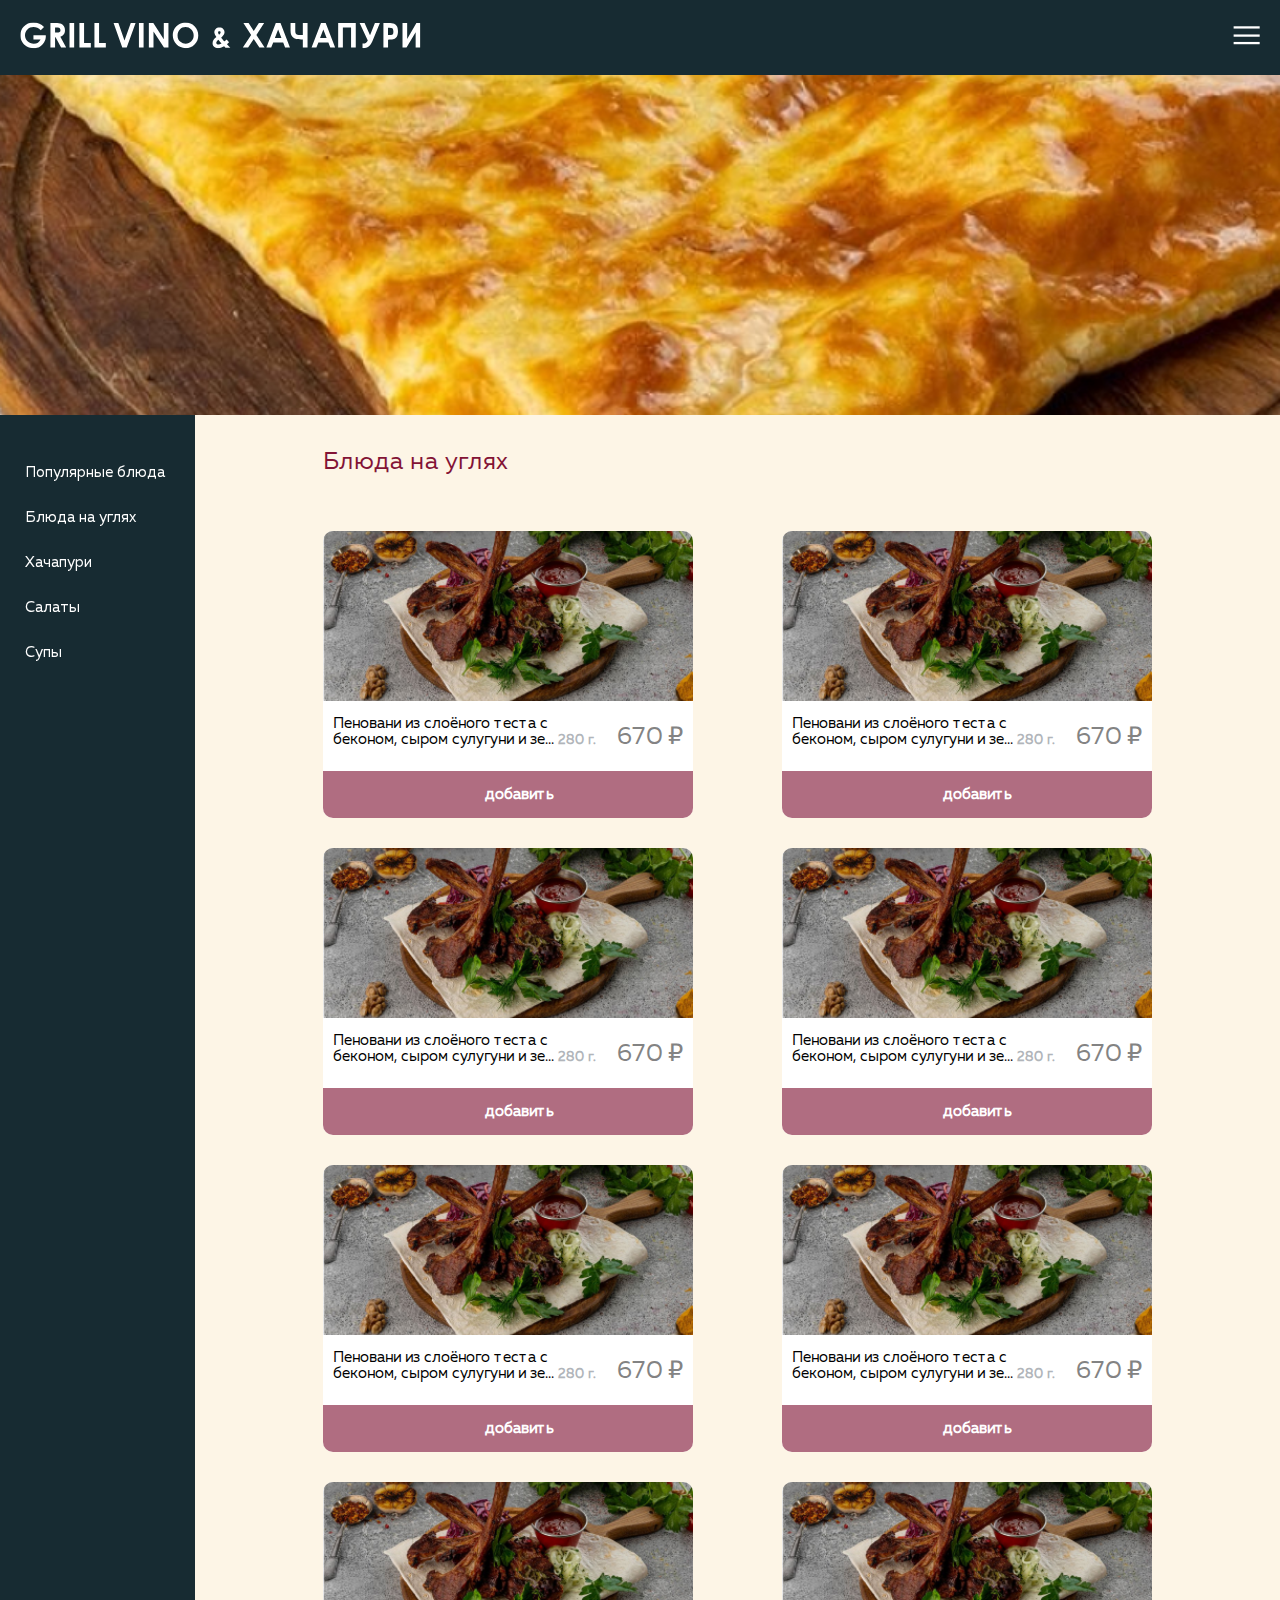
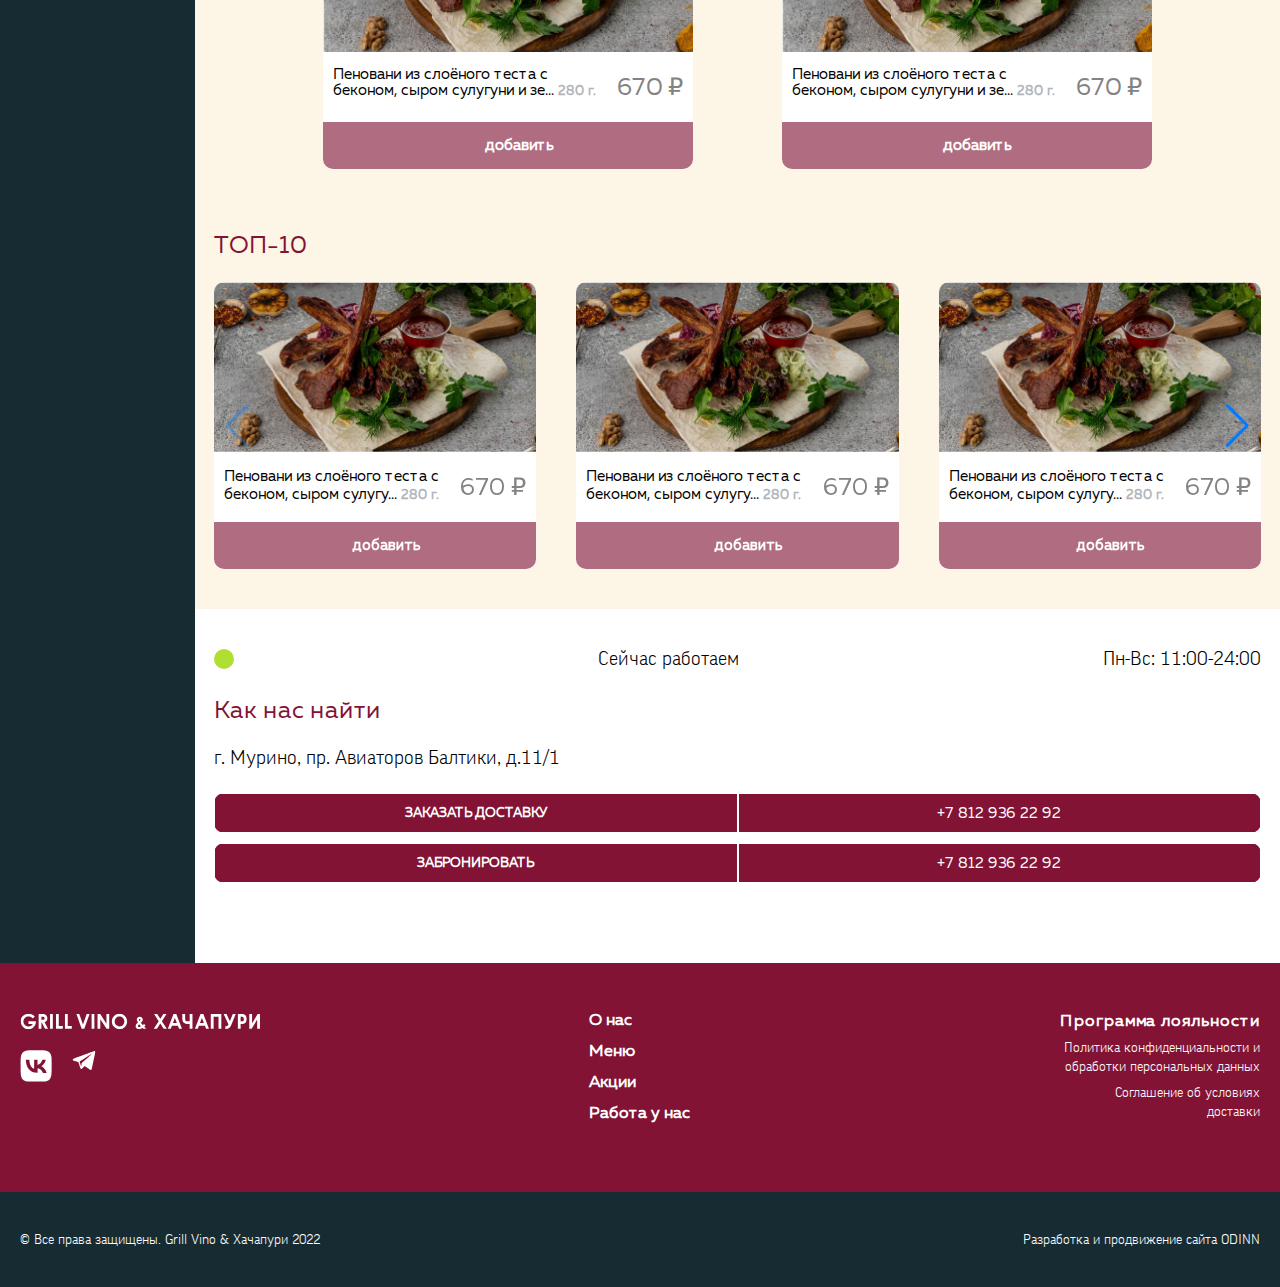
==== index.html @ 0312c04a "fix: resize burger menu" ====
<!DOCTYPE html>
<html lang="ru">
  <head>
    <meta charset="UTF-8" />
    <meta http-equiv="X-UA-Compatible" content="IE=edge" />
    <meta name="viewport" content="width=device-width, initial-scale=1.0" />
    <link rel="stylesheet" href="assets/style/style.css" />
    <link rel="stylesheet" href="assets/swiper/swiper-bundle.min.css" />
    <style>
      .swiper {
        width: 100%;
        height: 100%;
      }

      .swiper-slide {
        text-align: center;
        font-size: 18px;

        /* Center slide text vertically */
        display: -webkit-box;
        display: -ms-flexbox;
        display: -webkit-flex;
        display: flex;
        -webkit-box-pack: center;
        -ms-flex-pack: center;
        -webkit-justify-content: center;
        justify-content: center;
        -webkit-box-align: center;
        -ms-flex-align: center;
        -webkit-align-items: center;
        align-items: center;
      }

      .swiper-slide img {
        display: block;
        width: 100%;
        object-fit: cover;
      }
    </style>
    <title>GRILL VINO & ХАЧАПУРИ</title>
  </head>
  <body>
    <header class="header">
      <div class="logo">
        <picture>
          <source srcset="assets/img/logo.svg" media="(min-width: 800px)" />
          <img
            src="assets/img/mobileLogo.svg"
            alt="Логотип GRILL VINO и ХАЧАПУРИ"
          />
        </picture>
        <span class="resto"> ресторан современной грузинской кухни </span>
      </div>
      <a id="openMenu" class="burgerMenu" href="#modal">
        <img src="assets/img/icon_menu_burger.svg" alt="Мобильное меню" />
      </a>
      <div class="header__nav">
        <nav class="nav">
          <a href=""> <li class="nav__item">МЕНЮ</li> </a
          ><a href=""> <li class="nav__item">АКЦИИ</li> </a
          ><a href=""> <li class="nav__item">О НАС</li> </a
          ><a href="">
            <li class="nav__item">КОНТАКТЫ</li>
          </a>
        </nav>
        <div class="profile">
          <a href=""
            ><img src="assets/img/iconProfile.svg" alt="" class="profile__img"
          /></a>
        </div>
        <div class="phone">
          <a class="contacts__a" href="tel:+78129362292"
            ><span class="contacts__span">РЕСТОРАН </span>+7 812 936 22 92</a
          >
          <a class="contacts__a" href="tel:+78129362292"
            ><span class="contacts__span">ДОСТАВКА </span>+7 812 936 22 92</a
          >
        </div>
      </div>
    </header>

    <aside id="burgerMenu" class="mobile_wr">
      <div class="mobileWr__img">
        <div class="mobileWr__header_img">
          <img src="assets/img/mobileLogo.svg" alt="" class="mobile__logo" />
        </div>
        <img
          src="assets/img/image_for_basket.jpg"
          alt=""
          class="tablet__img_main"
        />
      </div>
      <div class="mobile">
        <div class="mobile__header">
          <img
            src="assets/img/mobileLogo.svg"
            alt=""
            class="mobile__logo logo_close"
          />
          <img
            id="closeMenu"
            src="assets/img/close.svg"
            alt=""
            class="mobile__close"
          />
        </div>
        <nav class="mobile__nav">
          <a href=""> <li class="nav__item">МЕНЮ</li> </a
          ><a href=""> <li class="nav__item">АКЦИИ</li> </a
          ><a href=""> <li class="nav__item">О НАС</li> </a
          ><a href="">
            <li class="nav__item">КОНТАКТЫ</li>
          </a>
        </nav>
        <div class="mobile__profile">
          <div class="mobile__profile_img">
            <a href=""><img src="assets/img/mobileIconProfile.svg" alt="" /></a>
          </div>
          <span>ПРОФИЛЬ</span>
        </div>
        <div class="mobile__phone">
          <a class="mobileContacts__a" href="tel:+78129362292"
            ><span class="mobileContacts__span">РЕСТОРАН </span
            ><span>+7 812 936 22 92 </span></a
          >
          <a class="mobileContacts__a" href="tel:+78129362292"
            ><span class="mobileContacts__span">ДОСТАВКА </span
            ><span>+7 812 936 22 92 </span></a
          >
        </div>
        <address class="mobile__contacts">
          <div class="address__wrapper">
            <div class="mobileWorkTime">
              <div class="mobile__indicator"></div>
              <span class="mobileWorkTime__span_now"> Сейчас работаем </span>
              <span class="mobileWorkTime__span"> Пн-Вс: 11:00-24:00 </span>
            </div>
            <span class="mobile__address">
              г.Мурино, пр.Авиаторов Балтики, д.11/1
            </span>
          </div>
          <div class="button__wrapper">
            <button class="mobile__button_route" type="button">
              ПРОЛОЖИТЬ МАРШРУТ
            </button>
          </div>
        </address>
      </div>
    </aside>

    <section class="menu__mobile_nav">
      <li class="nav__li">
        <input
          class="nav__input"
          type="radio"
          name="tab0"
          value="0"
          id="tab_0"
          checked=""
        />
        <label class="nav__label nav__label_active" for="tab_0"
          >Блюда на углях</label
        >
      </li>
      <li class="nav__li">
        <input
          class="nav__input"
          type="radio"
          name="inset"
          value=""
          id="tab_1"
          checked=""
        />
        <label class="nav__label" for="tab_1">Хачапури</label>
      </li>
      <li class="nav__li">
        <input
          class="nav__input"
          type="radio"
          name="inset"
          value=""
          id="tab_2"
          checked=""
        />
        <label class="nav__label" for="tab_2">Салаты</label>
      </li>
      <li class="nav__li">
        <input
          class="nav__input"
          type="radio"
          name="inset"
          value=""
          id="tab_3"
          checked=""
        />
        <label class="nav__label" for="tab_3">Закуски</label>
      </li>
      <li class="nav__li">
        <input
          class="nav__input"
          type="radio"
          name="inset"
          value=""
          id="tab_4"
          checked=""
        />
        <label class="nav__label" for="tab_4">Десерты</label>
      </li>
      <li class="nav__li">
        <input
          class="nav__input"
          type="radio"
          name="inset"
          value=""
          id="tab_5"
          checked=""
        />
        <label class="nav__label" for="tab_5">Напитки</label>
      </li>
    </section>

    <aside class="mobileBasket_sticky">
      <div class="mobileBasket">
        <div class="mobileBasket__img">
          <div class="mobileBasket__header_img"></div>
          <img
            src="assets/img/image_for_basket.jpg"
            alt=""
            class="tablet__img_main"
          />
        </div>
        <div class="mobileBasket__wrapper">
          <div class="mobileBasket_open">
            <header class="mobileBasket__header">
              <span class="mobileBasket__header_span">Ваш заказ</span>
              <img
                class="mobileBasket__close"
                src="assets/img/close.svg"
                alt=""
              />
              <span class="mobileBasket__header_price">1890</span>
            </header>
            <main class="mobileBasket__main">
              <section class="mobileBasket__delivery">
                <div class="mobileBasket__delivery__wrapper">
                  <li class="mobileBasket__delivery__item basket__delivery_active">
                    <input
                      class="mobileBasket__delivery_input"
                      type="radio"
                      name="delivery"
                      value="0"
                      id="delivery"
                      checked="true"
                    />
                    <label class="mobileBasket__delivery_label" for="delivery"
                      >Доставка</label
                    >
                  </li>
                  <li class="mobileBasket__delivery__item">
                    <input
                      class="mobileBasket__delivery_input"
                      type="radio"
                      name="delivery"
                      value=""
                      id="takeaway"
                      checked=""
                    />
                    <label class="mobileBasket__delivery_label" for="takeaway"
                      >На вынос</label
                    >
                  </li>
                </div>
              </section>
              <section class="mobileBasket__menu">
                <div class="mobileBasket__card">
                  <div class="mobileBasket__card_pict">
                    <img
                      class="mobileBasket__card_img"
                      src="assets/img/kebab.jpg"
                      alt=""
                    />
                  </div>
                  <div class="mobileBasket__desc">
                    <h3 class="mobileBasket__h3">
                      Кебаб из ягненка с салатом из свежих овощей
                    </h3>
                    <div class="mobileBasket__desc_main">
                      <div class="mobileBasket__weightPrice">
                        <span class="mobileBasket__weight"> 360 г. </span>
                        <span class="mobileBasket__price"> 670 ₽ </span>
                      </div>
                      <div class="mobileBasket__count button__count">
                        <div class="count_minus">-</div>
                        <div class="count__wrapper">
                          <input
                            type="text"
                            class="input_text"
                            size="6"
                            value="1"
                            pattern="[0-9]{,3}"
                            inputmode="numeric"
                          />
                        </div>
                        <div class="count_plus" id="right">+</div>
                      </div>
                    </div>
                  </div>
                </div>
                <div class="mobileBasket__card">
                  <div class="mobileBasket__card_pict">
                    <img
                      class="mobileBasket__card_img"
                      src="assets/img/kebab.jpg"
                      alt=""
                    />
                  </div>
                  <div class="mobileBasket__desc">
                    <h3 class="mobileBasket__h3">
                      Кебаб из ягненка с салатом из свежих овощей
                    </h3>
                    <div class="mobileBasket__desc_main">
                      <div class="mobileBasket__weightPrice">
                        <span class="mobileBasket__weight"> 360 г. </span>
                        <span class="mobileBasket__price"> 670 ₽ </span>
                      </div>
                      <div class="mobileBasket__count button__count">
                        <div class="count_minus" id="left">-</div>
                        <div class="count__wrapper">
                          <input
                            type="text"
                            class="input_text"
                            size="6"
                            value="1"
                            pattern="[0-9]{,3}"
                            inputmode="numeric"
                          />
                        </div>
                        <div class="count_plus" id="right">+</div>
                      </div>
                    </div>
                  </div>
                </div>
                <div class="mobileBasket__card">
                  <div class="mobileBasket__card_pict">
                    <img
                      class="mobileBasket__card_img"
                      src="assets/img/kebab.jpg"
                      alt=""
                    />
                  </div>
                  <div class="mobileBasket__desc">
                    <h3 class="mobileBasket__h3">
                      Кебаб из ягненка с салатом из свежих овощей
                    </h3>
                    <div class="mobileBasket__desc_main">
                      <div class="mobileBasket__weightPrice">
                        <span class="mobileBasket__weight"> 360 г. </span>
                        <span class="mobileBasket__price"> 670 ₽ </span>
                      </div>
                      <div class="mobileBasket__count button__count">
                        <div class="count_minus" id="left">-</div>
                        <div class="count__wrapper">
                          <input
                            type="text"
                            class="input_text"
                            size="6"
                            value="1"
                            pattern="[0-9]{,3}"
                            inputmode="numeric"
                          />
                        </div>
                        <div class="count_plus" id="right">+</div>
                      </div>
                    </div>
                  </div>
                </div>
                <div class="mobileBasket__card">
                  <div class="mobileBasket__card_pict">
                    <img
                      class="mobileBasket__card_img"
                      src="assets/img/kebab.jpg"
                      alt=""
                    />
                  </div>
                  <div class="mobileBasket__desc">
                    <h3 class="mobileBasket__h3">
                      Кебаб из ягненка с салатом из свежих овощей
                    </h3>
                    <div class="mobileBasket__desc_main">
                      <div class="mobileBasket__weightPrice">
                        <span class="mobileBasket__weight"> 360 г. </span>
                        <span class="mobileBasket__price"> 670 ₽ </span>
                      </div>
                      <div class="mobileBasket__count button__count">
                        <div class="count_minus" id="left">-</div>
                        <div class="count__wrapper">
                          <input
                            type="text"
                            class="input_text"
                            size="6"
                            value="1"
                            pattern="[0-9]{,3}"
                            inputmode="numeric"
                          />
                        </div>
                        <div class="count_plus" id="right">+</div>
                      </div>
                    </div>
                  </div>
                </div>
                <div class="mobileBasket__card">
                  <div class="mobileBasket__card_pict">
                    <img
                      class="mobileBasket__card_img"
                      src="assets/img/kebab.jpg"
                      alt=""
                    />
                  </div>
                  <div class="mobileBasket__desc">
                    <h3 class="mobileBasket__h3">
                      Кебаб из ягненка с салатом из свежих овощей
                    </h3>
                    <div class="mobileBasket__desc_main">
                      <div class="mobileBasket__weightPrice">
                        <span class="mobileBasket__weight"> 360 г. </span>
                        <span class="mobileBasket__price"> 670 ₽ </span>
                      </div>
                      <div class="mobileBasket__count button__count">
                        <div class="count_minus" id="left">-</div>
                        <div class="count__wrapper">
                          <input
                            type="text"
                            class="input_text"
                            size="6"
                            value="1"
                            pattern="[0-9]{,3}"
                            inputmode="numeric"
                          />
                        </div>
                        <div class="count_plus" id="right">+</div>
                      </div>
                    </div>
                  </div>
                </div>
                <div class="mobileBasket__card">
                  <div class="mobileBasket__card_pict">
                    <img
                      class="mobileBasket__card_img"
                      src="assets/img/kebab.jpg"
                      alt=""
                    />
                  </div>
                  <div class="mobileBasket__desc">
                    <h3 class="mobileBasket__h3">
                      Кебаб из ягненка с салатом из свежих овощей
                    </h3>
                    <div class="mobileBasket__desc_main">
                      <div class="mobileBasket__weightPrice">
                        <span class="mobileBasket__weight"> 360 г. </span>
                        <span class="mobileBasket__price"> 670 ₽ </span>
                      </div>
                      <div class="mobileBasket__count button__count">
                        <div class="count_minus" id="left">-</div>
                        <div class="count__wrapper">
                          <input
                            type="text"
                            class="input_text"
                            size="6"
                            value="1"
                            pattern="[0-9]{,3}"
                            inputmode="numeric"
                          />
                        </div>
                        <div class="count_plus" id="right">+</div>
                      </div>
                    </div>
                  </div>
                </div>
              </section>
              <button class="mobileBasket__button_clear" type="button">
                Убрать все
              </button>
            </main>
          </div>
          <footer class="mobileBasket__footer">
            <div class="mobileBasket__footer_item">
              <div class="mobileBasket_priceDelivery">
                <span class="mobileBasket__footer_span">Доставка</span>
                <span id="mobileBasket_priceDelivery">250</span>
                <span class="mobileBasket__ruble"> ₽</span>
              </div>
              <p class="mobileBasket_forFreeDelivery">
                Закажите ещё на
                <span id="mobileBasket_forFreeDelivery">105</span>
                ₽ для бесплатной доставки!
              </p>
            </div>
            <button class="mobileBasket__button_order">
              <span>Верно, далее</span>
              <div>
                <span id="mobileBasket_totalCheck">1895</span>
                <span> ₽</span>
              </div>
            </button>
          </footer>
        </div>
      </div>
    </aside>

    <main class="main">
      <div class="auxiliary"></div>
      <section class="mainGallery">
        <img class="mainGallery__item" src="assets/img/bigImg.jpg" alt="" />
      </section>
      <div class="wrapper__main_big">
        <aside class="asideMenu">
          <ul class="asideMenu__ul">
            <input class="asideMenu__input" type="radio" id="best" />
            <label class="asideMenu__label" for="best">Популярные блюда</label>
            <input class="asideMenu__input" type="radio" id="best" />
            <label class="asideMenu__label" for="best">Блюда на углях</label>
            <input class="asideMenu__input" type="radio" id="best" />
            <label class="asideMenu__label" for="best">Хачапури</label>
            <input
              class="asideMenu__input"
              class="asideMenu__input"
              type="radio"
              id="best"
            />
            <label class="asideMenu__label" for="best">Салаты</label>
            <input class="asideMenu__input" type="radio" id="best" />
            <label class="asideMenu__label" for="best">Супы</label>
          </ul>
          <h1 class="visually-hidden"></h1>
        </aside>
        <div class="wrapper__main_small">
          <div class="menu">
            <div class="menu__list">
              <h2 class="menu__h2">Блюда на углях</h2>
              <div class="menu__list_item">
                <a class="menu__card">
                  <img class="card__img" src="assets/img/kare.jpg" alt="" />
                  <div class="card_desc">
                    <div class="card__text">
                      <div class="card">
                        <span class="card__desc_name"
                          >Пеновани из слоёного теста с беконом, сыром сулугуни
                          и зеленью Подается со сметаной</span
                        >
                        <span class="card__desc_weight">280 г.</span>
                      </div>
                    </div>
                    <div class="card__desc_price">670 ₽</div>
                  </div>
                  <button class="card__button" type="button">
                    <div class="card__button_add">
                      <img class="img__plus" src="assets/img/plus.svg" alt="" />
                      <span>добавить</span>
                    </div>
                  </button>
                </a>
                <div class="card__button_count button__count">
                  <div class="count_minus card__count_minus" id="left">-</div>
                  <div class="card__count_wrapper">
                    <input
                      type="text"
                      class="input_text"
                      size="6"
                      value="1"
                      pattern="[0-9]{,3}"
                      inputmode="numeric"
                    />
                  </div>
                  <div class="count_plus card__count_plus" id="right">+</div>
                </div>
              </div>
              <div class="menu__list_item">
                <a class="menu__card">
                  <img class="card__img" src="assets/img/kare.jpg" alt="" />
                  <div class="card_desc">
                    <div class="card__text">
                      <div class="card">
                        <span class="card__desc_name"
                          >Пеновани из слоёного теста с беконом, сыром сулугуни
                          и зеленью Подается со сметаной</span
                        >
                        <span class="card__desc_weight">280 г.</span>
                      </div>
                    </div>
                    <div class="card__desc_price">670 ₽</div>
                  </div>
                  <button class="card__button" type="button">
                    <div class="card__button_add">
                      <img class="img__plus" src="assets/img/plus.svg" alt="" />
                      <span>добавить</span>
                    </div>
                  </button>
                </a>
                <div class="card__button_count button__count">
                  <div class="count_minus card__count_minus" id="left">-</div>
                  <div class="card__count_wrapper">
                    <input
                      type="text"
                      class="input_text"
                      size="6"
                      value="1"
                      pattern="[0-9]{,3}"
                      inputmode="numeric"
                    />
                  </div>
                  <div class="count_plus card__count_plus" id="right">+</div>
                </div>
              </div>
              <div class="menu__list_item">
                <a class="menu__card">
                  <img class="card__img" src="assets/img/kare.jpg" alt="" />
                  <div class="card_desc">
                    <div class="card__text">
                      <div class="card">
                        <span class="card__desc_name"
                          >Пеновани из слоёного теста с беконом, сыром сулугуни
                          и зеленью Подается со сметаной</span
                        >
                        <span class="card__desc_weight">280 г.</span>
                      </div>
                    </div>
                    <div class="card__desc_price">670 ₽</div>
                  </div>
                  <button class="card__button" type="button">
                    <div class="card__button_add">
                      <img class="img__plus" src="assets/img/plus.svg" alt="" />
                      <span>добавить</span>
                    </div>
                  </button>
                </a>
                <div class="card__button_count button__count">
                  <div class="count_minus card__count_minus" id="left">-</div>
                  <div class="card__count_wrapper">
                    <input
                      type="text"
                      class="input_text"
                      size="6"
                      value="1"
                      pattern="[0-9]{,3}"
                      inputmode="numeric"
                    />
                  </div>
                  <div class="count_plus card__count_plus" id="right">+</div>
                </div>
              </div>
              <div class="menu__list_item">
                <a class="menu__card">
                  <img class="card__img" src="assets/img/kare.jpg" alt="" />
                  <div class="card_desc">
                    <div class="card__text">
                      <div class="card">
                        <span class="card__desc_name"
                          >Пеновани из слоёного теста с беконом, сыром сулугуни
                          и зеленью Подается со сметаной</span
                        >
                        <span class="card__desc_weight">280 г.</span>
                      </div>
                    </div>
                    <div class="card__desc_price">670 ₽</div>
                  </div>
                  <button class="card__button" type="button">
                    <div class="card__button_add">
                      <img class="img__plus" src="assets/img/plus.svg" alt="" />
                      <span>добавить</span>
                    </div>
                  </button>
                </a>
                <div class="card__button_count button__count">
                  <div class="count_minus card__count_minus" id="left">-</div>
                  <div class="card__count_wrapper">
                    <input
                      type="text"
                      class="input_text"
                      size="6"
                      value="1"
                      pattern="[0-9]{,3}"
                      inputmode="numeric"
                    />
                  </div>
                  <div class="count_plus card__count_plus" id="right">+</div>
                </div>
              </div>
              <div class="menu__list_item">
                <a class="menu__card">
                  <img class="card__img" src="assets/img/kare.jpg" alt="" />
                  <div class="card_desc">
                    <div class="card__text">
                      <div class="card">
                        <span class="card__desc_name"
                          >Пеновани из слоёного теста с беконом, сыром сулугуни
                          и зеленью Подается со сметаной</span
                        >
                        <span class="card__desc_weight">280 г.</span>
                      </div>
                    </div>
                    <div class="card__desc_price">670 ₽</div>
                  </div>
                  <button class="card__button" type="button">
                    <div class="card__button_add">
                      <img class="img__plus" src="assets/img/plus.svg" alt="" />
                      <span>добавить</span>
                    </div>
                  </button>
                </a>
                <div class="card__button_count button__count">
                  <div class="count_minus card__count_minus" id="left">-</div>
                  <div class="card__count_wrapper">
                    <input
                      type="text"
                      class="input_text"
                      size="6"
                      value="1"
                      pattern="[0-9]{,3}"
                      inputmode="numeric"
                    />
                  </div>
                  <div class="count_plus card__count_plus" id="right">+</div>
                </div>
              </div>
              <div class="menu__list_item">
                <a class="menu__card">
                  <img class="card__img" src="assets/img/kare.jpg" alt="" />
                  <div class="card_desc">
                    <div class="card__text">
                      <div class="card">
                        <span class="card__desc_name"
                          >Пеновани из слоёного теста с беконом, сыром сулугуни
                          и зеленью Подается со сметаной</span
                        >
                        <span class="card__desc_weight">280 г.</span>
                      </div>
                    </div>
                    <div class="card__desc_price">670 ₽</div>
                  </div>
                  <button class="card__button" type="button">
                    <div class="card__button_add">
                      <img class="img__plus" src="assets/img/plus.svg" alt="" />
                      <span>добавить</span>
                    </div>
                  </button>
                </a>
                <div class="card__button_count button__count">
                  <div class="count_minus card__count_minus" id="left">-</div>
                  <div class="card__count_wrapper">
                    <input
                      type="text"
                      class="input_text"
                      size="6"
                      value="1"
                      pattern="[0-9]{,3}"
                      inputmode="numeric"
                    />
                  </div>
                  <div class="count_plus card__count_plus" id="right">+</div>
                </div>
              </div>
              <div class="menu__list_item">
                <a class="menu__card">
                  <img class="card__img" src="assets/img/kare.jpg" alt="" />
                  <div class="card_desc">
                    <div class="card__text">
                      <div class="card">
                        <span class="card__desc_name"
                          >Пеновани из слоёного теста с беконом, сыром сулугуни
                          и зеленью Подается со сметаной</span
                        >
                        <span class="card__desc_weight">280 г.</span>
                      </div>
                    </div>
                    <div class="card__desc_price">670 ₽</div>
                  </div>
                  <button class="card__button" type="button">
                    <div class="card__button_add">
                      <img class="img__plus" src="assets/img/plus.svg" alt="" />
                      <span>добавить</span>
                    </div>
                  </button>
                </a>
                <div class="card__button_count button__count">
                  <div class="count_minus card__count_minus" id="left">-</div>
                  <div class="card__count_wrapper">
                    <input
                      type="text"
                      class="input_text"
                      size="6"
                      value="1"
                      pattern="[0-9]{,3}"
                      inputmode="numeric"
                    />
                  </div>
                  <div class="count_plus card__count_plus" id="right">+</div>
                </div>
              </div>
              <div class="menu__list_item">
                <a class="menu__card">
                  <img class="card__img" src="assets/img/kare.jpg" alt="" />
                  <div class="card_desc">
                    <div class="card__text">
                      <div class="card">
                        <span class="card__desc_name"
                          >Пеновани из слоёного теста с беконом, сыром сулугуни
                          и зеленью Подается со сметаной</span
                        >
                        <span class="card__desc_weight">280 г.</span>
                      </div>
                    </div>
                    <div class="card__desc_price">670 ₽</div>
                  </div>
                  <button class="card__button" type="button">
                    <div class="card__button_add">
                      <img class="img__plus" src="assets/img/plus.svg" alt="" />
                      <span>добавить</span>
                    </div>
                  </button>
                </a>
                <div class="card__button_count button__count">
                  <div class="count_minus card__count_minus" id="left">-</div>
                  <div class="card__count_wrapper">
                    <input
                      type="text"
                      class="input_text"
                      size="6"
                      value="1"
                      pattern="[0-9]{,3}"
                      inputmode="numeric"
                    />
                  </div>
                  <div class="count_plus card__count_plus" id="right">+</div>
                </div>
              </div>
            </div>
            <div class="deskBasket">
              <div class="deskBasket__wrapper">
                <div class="deskBasket__header">
                  <span class="deskBasket__header_span">Ваш заказ</span>
                  <button class="desk__button_clear">Очистить</button>
                </div>
                <div class="deskBasket__main">
                  <section class="deskBasket__delivery">
                    <div class="mobileBasket__delivery__wrapper">
                      <li
                        class="desktopBasket__delivery__item basket__delivery_active"
                      >
                        <input
                          class="mobileBasket__delivery_input"
                          type="radio"
                          name="delivery"
                          value="0"
                          id="delivery"
                          checked="true"
                        />
                        <label
                          class="mobileBasket__delivery_label"
                          for="delivery"
                          >Доставка</label
                        >
                      </li>
                      <li class="desktopBasket__delivery__item">
                        <input
                          class="mobileBasket__delivery_input"
                          type="radio"
                          name="delivery"
                          value=""
                          id="takeaway"
                          checked=""
                        />
                        <label
                          class="mobileBasket__delivery_label"
                          for="takeaway"
                          >На вынос</label
                        >
                      </li>
                    </div>
                  </section>
                  <section class="deskBasket__menu">
                    <div class="mobileBasket__card">
                      <div class="mobileBasket__card_pict">
                        <img
                          class="mobileBasket__card_img"
                          src="assets/img/kebab.jpg"
                          alt=""
                        />
                      </div>
                      <div class="mobileBasket__desc">
                        <h3 class="mobileBasket__h3">
                          Кебаб из ягненка с салатом из свежих овощей
                        </h3>
                        <div class="mobileBasket__desc_main">
                          <div class="mobileBasket__weightPrice">
                            <span class="mobileBasket__weight"> 360 г. </span>
                            <span class="mobileBasket__price"> 670 ₽ </span>
                          </div>
                          <div class="mobileBasket__count">
                            <div class="count_minus" id="left">-</div>
                            <div class="count__wrapper">
                              <input
                                type="text"
                                class="input_text"
                                size="6"
                                value="1"
                                pattern="[0-9]{,3}"
                                inputmode="numeric"
                              />
                            </div>
                            <div class="count_plus" id="right">+</div>
                          </div>
                        </div>
                      </div>
                    </div>
                    <div class="mobileBasket__card">
                      <div class="mobileBasket__card_pict">
                        <img
                          class="mobileBasket__card_img"
                          src="assets/img/kebab.jpg"
                          alt=""
                        />
                      </div>
                      <div class="mobileBasket__desc">
                        <h3 class="mobileBasket__h3">
                          Кебаб из ягненка с салатом из свежих овощей
                        </h3>
                        <div class="mobileBasket__desc_main">
                          <div class="mobileBasket__weightPrice">
                            <span class="mobileBasket__weight"> 360 г. </span>
                            <span class="mobileBasket__price"> 670 ₽ </span>
                          </div>
                          <div class="mobileBasket__count">
                            <div class="count_minus" id="left">-</div>
                            <div class="count__wrapper">
                              <input
                                type="text"
                                class="input_text"
                                size="6"
                                value="1"
                                pattern="[0-9]{,3}"
                                inputmode="numeric"
                              />
                            </div>
                            <div class="count_plus" id="right">+</div>
                          </div>
                        </div>
                      </div>
                    </div>
                    <div class="mobileBasket__card">
                      <div class="mobileBasket__card_pict">
                        <img
                          class="mobileBasket__card_img"
                          src="assets/img/kebab.jpg"
                          alt=""
                        />
                      </div>
                      <div class="mobileBasket__desc">
                        <h3 class="mobileBasket__h3">
                          Кебаб из ягненка с салатом из свежих овощей
                        </h3>
                        <div class="mobileBasket__desc_main">
                          <div class="mobileBasket__weightPrice">
                            <span class="mobileBasket__weight"> 360 г. </span>
                            <span class="mobileBasket__price"> 670 ₽ </span>
                          </div>
                          <div class="mobileBasket__count button__count">
                            <div class="count_minus" id="left">-</div>
                            <div class="count__wrapper">
                              <input
                                type="text"
                                class="input_text"
                                size="6"
                                value="1"
                                pattern="[0-9]{,3}"
                                inputmode="numeric"
                              />
                            </div>
                            <div class="count_plus" id="right">+</div>
                          </div>
                        </div>
                      </div>
                    </div>
                    <div class="mobileBasket__card">
                      <div class="mobileBasket__card_pict">
                        <img
                          class="mobileBasket__card_img"
                          src="assets/img/kebab.jpg"
                          alt=""
                        />
                      </div>
                      <div class="mobileBasket__desc">
                        <h3 class="mobileBasket__h3">
                          Кебаб из ягненка с салатом из свежих овощей
                        </h3>
                        <div class="mobileBasket__desc_main">
                          <div class="mobileBasket__weightPrice">
                            <span class="mobileBasket__weight"> 360 г. </span>
                            <span class="mobileBasket__price"> 670 ₽ </span>
                          </div>
                          <div class="mobileBasket__count button__count">
                            <div class="count_minus" id="left">-</div>
                            <div class="count__wrapper">
                              <input
                                type="text"
                                class="input_text"
                                size="6"
                                value="1"
                                pattern="[0-9]{,3}"
                                inputmode="numeric"
                              />
                            </div>
                            <div class="count_plus" id="right">+</div>
                          </div>
                        </div>
                      </div>
                    </div>
                    <div class="mobileBasket__card">
                      <div class="mobileBasket__card_pict">
                        <img
                          class="mobileBasket__card_img"
                          src="assets/img/kebab.jpg"
                          alt=""
                        />
                      </div>
                      <div class="mobileBasket__desc">
                        <h3 class="mobileBasket__h3">
                          Кебаб из ягненка с салатом из свежих овощей
                        </h3>
                        <div class="mobileBasket__desc_main">
                          <div class="mobileBasket__weightPrice">
                            <span class="mobileBasket__weight"> 360 г. </span>
                            <span class="mobileBasket__price"> 670 ₽ </span>
                          </div>
                          <div class="mobileBasket__count button__count">
                            <div class="count_minus" id="left">-</div>
                            <div class="count__wrapper">
                              <input
                                type="text"
                                class="input_text"
                                size="6"
                                value="1"
                                pattern="[0-9]{,3}"
                                inputmode="numeric"
                              />
                            </div>
                            <div class="count_plus" id="right">+</div>
                          </div>
                        </div>
                      </div>
                    </div>
                    <div class="mobileBasket__card">
                      <div class="mobileBasket__card_pict">
                        <img
                          class="mobileBasket__card_img"
                          src="assets/img/kebab.jpg"
                          alt=""
                        />
                      </div>
                      <div class="mobileBasket__desc">
                        <h3 class="mobileBasket__h3">
                          Кебаб из ягненка с салатом из свежих овощей
                        </h3>
                        <div class="mobileBasket__desc_main">
                          <div class="mobileBasket__weightPrice">
                            <span class="mobileBasket__weight"> 360 г. </span>
                            <span class="mobileBasket__price"> 670 ₽ </span>
                          </div>
                          <div class="mobileBasket__count">
                            <div class="count_minus" id="left">-</div>
                            <div class="count__wrapper">
                              <input
                                type="text"
                                class="input_text"
                                size="6"
                                value="1"
                                pattern="[0-9]{,3}"
                                inputmode="numeric"
                              />
                            </div>
                            <div class="count_plus" id="right">+</div>
                          </div>
                        </div>
                      </div>
                    </div>
                  </section>
                </div>
                <div class="deskBasket__footer">
                  <div class="mobileBasket__footer_item">
                    <button class="mobileBasket__button_clear" type="button">
                      Убрать все
                    </button>
                    <div class="mobileBasket_priceDelivery">
                      <span class="mobileBasket__footer_span">Доставка</span>
                      <span id="mobileBasket_priceDelivery">250</span>
                      <span class="mobileBasket__ruble"> ₽</span>
                    </div>
                    <p class="mobileBasket_forFreeDelivery">
                      Закажите ещё на
                      <span id="mobileBasket_forFreeDelivery">105</span>
                      ₽ для бесплатной доставки!
                    </p>
                  </div>
                  <button class="mobileBasket__button_order">
                    <span>Верно, далее</span>
                    <div>
                      <span id="mobileBasket_totalCheck">1895</span>
                      <span> ₽</span>
                    </div>
                  </button>
                </div>
              </div>
            </div>
          </div>
          <button class="add__order_tablet">
            <div class="add__order_desc">
              <span class="add__order_text">Ваш заказ</span>
              <div class="add__order_total">
                <span class="add__order_price">1800</span>
                <span class="add__order_letter">₽</span>
              </div>
            </div>
          </button>
          <section class="gallery" loading="lazy">
            <div class="gallery__div">
              <h2 class="gallery__h2">ТОП-10</h2>
              <div class="swiper mySwiper">
                <div class="swiper-wrapper">
                  <div class="gallery__list">
                    <div class="swiper mySwiper">
                      <div class="swiper-wrapper">
                        <div class="swiper-slide">
                          <div class="top10__card">
                            <a class="menu__card">
                              <img
                                class="card__img"
                                src="assets/img/kare.jpg"
                                alt=""
                              />
                              <div class="card_desc">
                                <div class="card__text">
                                  <div class="card">
                                    <span class="card__desc_name"
                                      >Пеновани из слоёного теста с беконом,
                                      сыром сулугуни и зеленью Подается со
                                      сметаной</span
                                    >
                                    <span class="card__desc_weight"
                                      >280 г.</span
                                    >
                                  </div>
                                </div>
                                <div class="card__desc_price">670 ₽</div>
                              </div>
                              <button class="card__button" type="button">
                                <div class="card__button_add">
                                  <img
                                    class="img__plus"
                                    src="assets/img/plus.svg"
                                    alt=""
                                  />
                                  <span>добавить</span>
                                </div>
                              </button>
                            </a>
                            <div class="card__button_count button__count">
                              <div
                                class="count_minus card__count_minus"
                                id="left"
                              >
                                -
                              </div>
                              <div class="card__count_wrapper">
                                <input
                                  type="text"
                                  class="input_text"
                                  size="6"
                                  value="1"
                                  pattern="[0-9]{,3}"
                                  inputmode="numeric"
                                />
                              </div>
                              <div
                                class="count_plus card__count_plus"
                                id="right"
                              >
                                +
                              </div>
                            </div>
                          </div>
                        </div>
                        <div class="swiper-slide">
                          <div class="top10__card">
                            <a class="menu__card">
                              <img
                                class="card__img"
                                src="assets/img/kare.jpg"
                                alt=""
                              />
                              <div class="card_desc">
                                <div class="card__text">
                                  <div class="card">
                                    <span class="card__desc_name"
                                      >Пеновани из слоёного теста с беконом,
                                      сыром сулугуни и зеленью Подается со
                                      сметаной</span
                                    >
                                    <span class="card__desc_weight"
                                      >280 г.</span
                                    >
                                  </div>
                                </div>
                                <div class="card__desc_price">670 ₽</div>
                              </div>
                              <button class="card__button" type="button">
                                <div class="card__button_add">
                                  <img
                                    class="img__plus"
                                    src="assets/img/plus.svg"
                                    alt=""
                                  />
                                  <span>добавить</span>
                                </div>
                              </button>
                            </a>
                            <div class="card__button_count button__count">
                              <div
                                class="count_minus card__count_minus"
                                id="left"
                              >
                                -
                              </div>
                              <div class="card__count_wrapper">
                                <input
                                  type="text"
                                  class="input_text"
                                  size="6"
                                  value="1"
                                  pattern="[0-9]{,3}"
                                  inputmode="numeric"
                                />
                              </div>
                              <div
                                class="count_plus card__count_plus"
                                id="right"
                              >
                                +
                              </div>
                            </div>
                          </div>
                        </div>
                        <div class="swiper-slide">
                          <div class="top10__card">
                            <a class="menu__card">
                              <img
                                class="card__img"
                                src="assets/img/kare.jpg"
                                alt=""
                              />
                              <div class="card_desc">
                                <div class="card__text">
                                  <div class="card">
                                    <span class="card__desc_name"
                                      >Пеновани из слоёного теста с беконом,
                                      сыром сулугуни и зеленью Подается со
                                      сметаной</span
                                    >
                                    <span class="card__desc_weight"
                                      >280 г.</span
                                    >
                                  </div>
                                </div>
                                <div class="card__desc_price">670 ₽</div>
                              </div>
                              <button class="card__button" type="button">
                                <div class="card__button_add">
                                  <img
                                    class="img__plus"
                                    src="assets/img/plus.svg"
                                    alt=""
                                  />
                                  <span>добавить</span>
                                </div>
                              </button>
                            </a>
                            <div class="card__button_count button__count">
                              <div
                                class="count_minus card__count_minus"
                                id="left"
                              >
                                -
                              </div>
                              <div class="card__count_wrapper">
                                <input
                                  type="text"
                                  class="input_text"
                                  size="6"
                                  value="1"
                                  pattern="[0-9]{,3}"
                                  inputmode="numeric"
                                />
                              </div>
                              <div
                                class="count_plus card__count_plus"
                                id="right"
                              >
                                +
                              </div>
                            </div>
                          </div>
                        </div>
                        <div class="swiper-slide">
                          <div class="top10__card">
                            <a class="menu__card">
                              <img
                                class="card__img"
                                src="assets/img/kare.jpg"
                                alt=""
                              />
                              <div class="card_desc">
                                <div class="card__text">
                                  <div class="card">
                                    <span class="card__desc_name"
                                      >Пеновани из слоёного теста с беконом,
                                      сыром сулугуни и зеленью Подается со
                                      сметаной</span
                                    >
                                    <span class="card__desc_weight"
                                      >280 г.</span
                                    >
                                  </div>
                                </div>
                                <div class="card__desc_price">670 ₽</div>
                              </div>
                              <button class="card__button" type="button">
                                <div class="card__button_add">
                                  <img
                                    class="img__plus"
                                    src="assets/img/plus.svg"
                                    alt=""
                                  />
                                  <span>добавить</span>
                                </div>
                              </button>
                            </a>
                            <div class="card__button_count button__count">
                              <div
                                class="count_minus card__count_minus"
                                id="left"
                              >
                                -
                              </div>
                              <div class="card__count_wrapper">
                                <input
                                  type="text"
                                  class="input_text"
                                  size="6"
                                  value="1"
                                  pattern="[0-9]{,3}"
                                  inputmode="numeric"
                                />
                              </div>
                              <div
                                class="count_plus card__count_plus"
                                id="right"
                              >
                                +
                              </div>
                            </div>
                          </div>
                        </div>
                      </div>
                      <div class="swiper-button-next"></div>
                      <div class="swiper-button-prev"></div>
                      <div class="swiper-pagination"></div>
                    </div>
                  </div>
                </div>
              </div>
            </div>
          </section>
          <section class="aboutUs">
            <div class="aboutUs__div">
              <div class="workTime">
                <div class="indicator"></div>
                <span class="workTime__span_now"> Сейчас работаем </span>
                <span class="workTime__span"> Пн-Вс: 11:00-24:00 </span>
              </div>
              <h2 class="aboutUs__h2">Как нас найти</h2>
              <address class="address">
                г. Мурино, пр. Авиаторов Балтики, д.11/1
              </address>
              <div class="aboutUs__buttons">
                <a class="aboutUs__button" href="tel:+78129362292"
                  ><span class="aboutUs__span_text">ЗАКАЗАТЬ ДОСТАВКУ</span
                  ><span class="aboutUs__span">+7 812 936 22 92</span></a
                >
                <a class="aboutUs__button" href="tel:+78129362292"
                  ><span class="aboutUs__span_text">ЗАБРОНИРОВАТЬ</span
                  ><span class="aboutUs__span">+7 812 936 22 92</span></a
                >
              </div>
            </div>
            <div class="aboutUs__map">
              <script
                loading="lazy"
                type="text/javascript"
                charset="utf-8"
                async
                src="https://api-maps.yandex.ru/services/constructor/1.0/js/?um=constructor%3Affd2000337055fb8c5c3ae85a2a7413ce4c1bb6ce43361d102f771cd2b35edc8&amp;width=100%25&amp;height=400&amp;lang=ru_RU&amp;scroll=true"
              ></script>
            </div>
          </section>
        </div>
      </div>
    </main>
    <div class="support"></div>

    <footer class="footer">
      <div class="footer__color1 wrapper">
        <div class="footer__main">
          <div class="footer__logo">
            <img
              src="assets/img/logoFooterMobile.svg"
              alt=""
              class="footer__img"
            />
            <div class="footer__favicon">
              <img src="assets/img/vk.svg" alt="" class="vk" />
              <img src="assets/img/telegramm.svg" alt="" class="telegram" />
            </div>
          </div>
          <ul class="footer__nav">
            <a href="">
              <li class="footer__nav_item">О нас</li>
            </a>
            <a href="">
              <li class="footer__nav_item">Меню</li>
            </a>
            <a href="">
              <li class="footer__nav_item">Акции</li>
            </a>
            <a href="">
              <li class="footer__nav_item">Работа у нас</li>
            </a>
          </ul>
          <div class="footer__other">
            <div class="footer__other_wrap">
              <a class="other__item" href="">
                <span class="other__item loyalty">Программа лояльности</span>
              </a>
              <a class="other__item" href="">
                <span class="other__item"
                  >Политика конфиденциальности и обработки персональных
                  данных</span
                >
              </a>
              <a class="other__item" href="">
                <span class="other__item">Соглашение об условиях доставки</span>
              </a>
            </div>
          </div>
        </div>
      </div>
      <div class="footer__copyright">
        <span class="copyright__item"
          >&copy Все права защищены. Grill Vino &AMP; Хачапури 2022</span
        >
        <span class="copyright__item copyright__close"
          >Разработка и продвижение сайта ODINN</span
        >
      </div>
    </footer>

    <aside class="asideModal">
      <img class="modal__close" src="assets/img/close.svg" alt="" />
      <div class="modal">
        <div class="modal__header">
          <div class="modal__fav">
            <img src="assets/img/spicy.svg" alt="" />
            <img src="assets/img/kids.svg" alt="" />
          </div>
        </div>
        <div class="modal__gallery">
          <div class="modal__div">
            <h2 class="modal__h2">Каре ягненка</h2>
            <div class="swiper mySwiper">
              <div class="swiper-wrapper">
                <div class="swiper mySwiperModal">
                  <div class="swiper-wrapper">
                    <div class="swiper-slide">
                      <a class="modal__img">
                        <img
                          class="modal__card_img"
                          src="assets/img/kare.jpg"
                          alt=""
                        />
                      </a>
                    </div>
                    <div class="swiper-slide">
                      <a class="modal__img">
                        <img
                          class="modal__card_img"
                          src="assets/img/kare.jpg"
                          alt=""
                        />
                      </a>
                    </div>
                    <div class="swiper-slide">
                      <a class="modal__img">
                        <img
                          class="modal__card_img"
                          src="assets/img/kare.jpg"
                          alt=""
                        />
                      </a>
                    </div>
                    <div class="swiper-slide">
                      <a class="modal__img">
                        <img
                          class="modal__card_img"
                          src="assets/img/kare.jpg"
                          alt=""
                        />
                      </a>
                    </div>
                    <div class="swiper-slide">
                      <a class="modal__img">
                        <img
                          class="modal__card_img"
                          src="assets/img/kare.jpg"
                          alt=""
                        />
                      </a>
                    </div>
                  </div>
                  <div class="swiper-button-next"></div>
                  <div class="swiper-button-prev"></div>
                  <div class="swiper-pagination"></div>
                </div>
              </div>
            </div>
          </div>
        </div>
        <p class="modal__desc">
          Подаём с маринованным луком, коул слоу и соусом сацебели
        </p>
        <div class="modal__topping">
          <h3 class="topping__h3">Топинги:</h3>
          <div class="topping__list">
            <div class="topping__card">
              <input
                class="topping__modal_check"
                type="checkbox"
                id="chicken"
              />
              <label class="topping__label" for="chicken"
                ><div class="topping__check">
                  <img
                    class="topping__check_img"
                    src="assets/img/marker.svg"
                    alt=""
                  />
                </div>
                <img class="topping__img" src="assets/img/cheese.svg" alt="" />
                <div class="topping_desc">
                  <span class="topping__name">Сыр чеддер</span>
                  <div class="topping__other">
                    <div class="topping__weight">
                      <span class="topping__weight_number">30</span>
                      <span class="topping__weight_letter"> г.</span>
                    </div>
                    <div class="topping__price">
                      <span class="topping__price_number">90</span>
                      <span class="topping__price_letter">₽</span>
                    </div>
                  </div>
                </div>
              </label>
            </div>
            <div class="topping__card">
              <input
                class="topping__modal_check"
                type="checkbox"
                id="chicken"
              />
              <label class="topping__label" for="chicken"
                ><div class="topping__check">
                  <img
                    class="topping__check_img"
                    src="assets/img/marker.svg"
                    alt=""
                  />
                </div>
                <img
                  class="topping__img"
                  src="assets/img/jalapeno.svg"
                  alt=""
                />
                <div class="topping_desc">
                  <span class="topping__name">Халапеньо</span>
                  <div class="topping__other">
                    <div class="topping__weight">
                      <span class="topping__weight_number">30</span>
                      <span class="topping__weight_letter"> г.</span>
                    </div>
                    <div class="topping__price">
                      <span class="topping__price_number">90</span>
                      <span class="topping__price_letter">₽</span>
                    </div>
                  </div>
                </div>
              </label>
            </div>
            <div class="topping__card">
              <input
                class="topping__modal_check"
                type="checkbox"
                id="chicken"
              />
              <label class="topping__label" for="chicken"
                ><div class="topping__check">
                  <img
                    class="topping__check_img"
                    src="assets/img/marker.svg"
                    alt=""
                  />
                </div>
                <img class="topping__img" src="assets/img/cheese.svg" alt="" />
                <div class="topping_desc">
                  <span class="topping__name">Сыр чеддер</span>
                  <div class="topping__other">
                    <div class="topping__weight">
                      <span class="topping__weight_number">30</span>
                      <span class="topping__weight_letter"> г.</span>
                    </div>
                    <div class="topping__price">
                      <span class="topping__price_number">90</span>
                      <span class="topping__price_letter">₽</span>
                    </div>
                  </div>
                </div>
              </label>
            </div>
            <div class="topping__card">
              <input
                class="topping__modal_check"
                type="checkbox"
                id="chicken"
              />
              <label class="topping__label" for="chicken"
                ><div class="topping__check">
                  <img
                    class="topping__check_img"
                    src="assets/img/marker.svg"
                    alt=""
                  />
                </div>
                <img class="topping__img" src="assets/img/chicken.svg" alt="" />
                <div class="topping_desc">
                  <span class="topping__name">Курица</span>
                  <div class="topping__other">
                    <div class="topping__weight">
                      <span class="topping__weight_number">30</span>
                      <span class="topping__weight_letter"> г.</span>
                    </div>
                    <div class="topping__price">
                      <span class="topping__price_number">90</span>
                      <span class="topping__price_letter">₽</span>
                    </div>
                  </div>
                </div>
              </label>
            </div>
            <div class="topping__card">
              <input
                class="topping__modal_check"
                type="checkbox"
                id="chicken"
              />
              <label class="topping__label" for="chicken"
                ><div class="topping__check">
                  <img
                    class="topping__check_img"
                    src="assets/img/marker.svg"
                    alt=""
                  />
                </div>
                <img class="topping__img" src="assets/img/chicken.svg" alt="" />
                <div class="topping_desc">
                  <span class="topping__name">Сыр чеддер</span>
                  <div class="topping__other">
                    <div class="topping__weight">
                      <span class="topping__weight_number">30</span>
                      <span class="topping__weight_letter"> г.</span>
                    </div>
                    <div class="topping__price">
                      <span class="topping__price_number">90</span>
                      <span class="topping__price_letter">₽</span>
                    </div>
                  </div>
                </div>
              </label>
            </div>
          </div>
        </div>
        <div class="footer__BJU">
          <div class="modal__total_weight">
            <span>280</span>
            <span>г.</span>
          </div>
          <div class="modal__total_energy">
            <span class="modal__BJU_number">509</span>
            <span class="modal__BJU_letter">ккал</span>
          </div>
          <div class="modal__squirreLS">
            <span class="modal__BJU_number">29</span>
            <span class="modal__BJU_letter">белки</span>
          </div>
          <div class="modal__fats">
            <span class="modal__BJU_number">24</span>
            <span class="modal__BJU_letter">жиры</span>
          </div>
          <div class="modal__carbohydrates">
            <span class="modal__BJU_number">51</span>
            <span class="modal__BJU_letter">углеводы</span>
          </div>
        </div>
        <div class="aux"></div>
      </div>
      <div class="modal__footer">
        <div class="modal__order">
          <div class="modal__order_total">
            <div class="modal__order_old">
              <span class="modal__old_number">390</span>
              <span class="modal__old_letter">₽</span>
            </div>
            <div class="modal__total_price">
              <span class="modal__total_number">460</span>
              <span class="modal__total_letter">₽</span>
            </div>
          </div>
          <button class="modal__order_button">
            <div class="modal__order_click">
              <img src="assets/img/plus.svg" alt="" />
              <span>добавить</span>
            </div>
          </button>
        </div>
      </div>
    </aside>

    <!--<button class="add__order">
      <div class="add__order_desc">
        <span class="add__order_text">Ваш заказ</span>
        <div class="add__order_total">
          <span class="add__order_price">1800</span>
          <span class="add__order_letter">₽</span>
        </div>
      </div>
    </button>-->

    <script src="index.js"></script>
    <script src="assets/swiper/swiper-bundle.min.js"></script>
    <!-- Initialize Swiper -->

    <script>
      var swiper = new Swiper(".mySwiperModal", {
        navigation: {
          nextEl: ".swiper-button-next",
          prevEl: ".swiper-button-prev",
        },
      });
    </script>
    <script>
      var swiper = new Swiper(".mySwiper", {
        slidesPerView: 1,
        spaceBetween: 10,
        navigation: {
          nextEl: ".swiper-button-next",
          prevEl: ".swiper-button-prev",
        },
        breakpoints: {
          "@0.00": {
            slidesPerView: 1,
            spaceBetween: 10,
          },
          "@0.75": {
            slidesPerView: 2,
            spaceBetween: 20,
          },
          "@1.00": {
            slidesPerView: 3,
            spaceBetween: 40,
          },
          "@1.50": {
            slidesPerView: 4,
            spaceBetween: 50,
          },
        },
      });
    </script>
    <script src="assets/swiper/mobile-swipe-menu.min.js"></script>
    <script>
      window.addEventListener("load", openMobileMenu);
      window.addEventListener("resize",openMobileMenu);
      
      function openMobileMenu() {     
      var mobileMenu = new MobileSwipeMenu("#burgerMenu", {
        mode: "right",
        width: window.innerWidth,
        hookWidth: 15,
        events: {
          opening: function () {
            console.log(this, "Opened");
          },
          closing: function () {
            console.log(this, "Closed");
          },
          drag: function (swipe) {
            console.log(this, swipe);
          },
        },
      });
      document
        .getElementById("openMenu")
        .addEventListener("click", function () {
          document.getElementById("burgerMenu").style.display = "flex";
          document.querySelector(".mobileBasket_sticky").style.zIndex = 0;
          document.body.style.overflow = "hidden";
          setTimeout(() => {
            mobileMenu.open();
          }, 10);
        });
      document
        .getElementById("closeMenu")
        .addEventListener("click", function () {
          mobileMenu.close();
          setTimeout(() => {
            document.getElementById("burgerMenu").style.display = "none";
            document.body.style.overflow = "unset";
            document.querySelector(
              ".mobileBasket_sticky"
            ).style.zIndex = 100500;
          }, 500);
        });
      }
    </script>
  </body>
</html>
---- assets/style/style.css ----
@font-face {
    font-family: 'Muller';
    src: url('../fonts/MullerRegular.eot');
    src: local('Muller'), local('Muller'),
        url('../fonts/MullerRegular.eot?#iefix') format('embedded-opentype'),
        url('../fonts/MullerRegular.woff2') format('woff2'),
        url('../fonts/MullerRegular.woff') format('woff'),
        url('../fonts/MullerRegular.ttf') format('truetype');
    font-weight: normal;
    font-style: normal;
}

@font-face {
    font-family: 'FF Good Pro';
    src: url('../fonts/FFGoodPro-Light.eot');
    src: local('FF Good Pro Light'), local('FFGoodPro-Light'),
        url('../fonts/FFGoodPro-Light.eot?#iefix') format('embedded-opentype'),
        url('../fonts/FFGoodPro-Light.woff2') format('woff2'),
        url('../fonts/FFGoodPro-Light.woff') format('woff'),
        url('../fonts/FFGoodPro-Light.ttf') format('truetype');
    font-weight: 300;
    font-style: normal;
}


/*------------------------------COLOR----------------------------------*/
:root {
    --color-bordeaux-light: #B06D81;
    --color-bordeaux: #831335;
    --color-bluish-gray: #172B32;
    --color-milky: #FDF5E6;
    --text-color-white: #FFFFFF;
    --text-color-grey: #838383;
    --text-color-light-grey: #B1B5BA;
    --text-color-basket-grey: #989FA8;
    --indicator-color-green: #B1DE32;
    --text-color-dark-grey: #505050;

}

/*----------------------------------------------------------------------*/
* {
    font-family: 'Muller';
    box-sizing: border-box;
    padding: 0;
    margin: 0;
}

body {
    height: 100%;
}

.wrapper {
    padding-left: 20px;
    padding-right: 20px
}

a,
a:active {
    text-decoration: none;
    color: inherit;
}

.visually-hidden {
    position: absolute;
    width: 1px;
    height: 1px;
    margin: -1px;
    border: 0;
    padding: 0;
    white-space: nowrap;
    clip-path: inset(100%);
    clip: rect(0 0 0 0);
    overflow: hidden;
}

.menu__h2,
.aboutUs__h2 {
    font-size: 24px;
    font-weight: 500;
    color: var(--color-bordeaux);
}

.menu__h2 {
    background-color: var(--color-milky);
}

/*-------------------HEADER----------------------------------*/
.header {
    position: sticky;
    top: 0;
    width: 100%;
    z-index: 11;
    height: 75px;
    padding-left: 20px;
    padding-right: 20px;
    background: var(--color-bluish-gray);
    display: flex;
    align-items: center;
    color: #FFFFFF;
    justify-content: space-between;
}

#menu {
    display: none;
}

.burgerMenu {
    display: block;
}

.close {
    display: block;
}

.header__nav,
.asideNav,
.resto,
.asideNavMenu,
.mainGallery,
.basketDesk,
.auxiliary,
.asideMenu,
.mobileBasket_sticky,
.mobileBasket,
.mobileBasket__img,
.hidden {
    display: none;
}

.auxiliary {
    height: 150px;
    background-color: var(--text-color-white);
}

.logo {
    display: flex;
    flex-direction: column;
    align-items: center;
    justify-content: center;
    row-gap: 5px;
}

.profile {
    margin-left: 25px;
    margin-right: 20px;
    display: flex;
    justify-content: center;
    align-items: center;
    width: 65px;
    height: 65px;
    background: var(--color-bordeaux);
    border: 2px solid #FFFFFF;
    border-radius: 50%;
    box-shadow: 2px 2px 4px rgba(0, 0, 0, 0.25);
}

.phone {
    display: flex;
    flex-direction: column;
    row-gap: 10px;
    justify-content: center;
    font-size: 13px;
}

.contacts__a,
.mobileContacts__a {
    font-weight: 700;
}

.contacts__span,
.mobileContacts__span {
    font-weight: 500;
}

/*----------------------------MOBILE MENU-------------------------------*/
.mobile {
    background-color: var(--color-bluish-gray);
    display: flex;
    align-items: flex-end;
    flex-direction: column;
    justify-content: space-between;
    color: var(--text-color-white);
    padding-bottom: 30px;
    z-index: 100600;
    width: 100%;
    flex-basis: 100%;
}



.mobile__header {
    display: flex;
    width: 100%;
    justify-content: space-between;
    min-height: 75px;
    align-items: center;
    border-bottom: 1px solid rgba(255, 255, 255, 0.2);
    padding-left: 25px;
    padding-right: 35px;
}

.mobile__profile,
.mobile__nav {
    font-size: 15px;
    font-weight: 500;
}

.mobile__nav,
.mobile__phone,
.mobile__contacts {
    display: flex;
    flex-direction: column;
    justify-content: space-around;
    padding-right: 35px;
    padding-left: 25px;
    flex-basis: 25%;
}

.mobile__phone {
    font-size: 13px;
    row-gap: 20px;
    justify-content: center;
}

.mobile__nav {
    flex-basis: 50%;
    padding-top: 25px;
    align-items: end;
}

.nav__item {
    list-style: none;
}

.mobile__profile {
    flex-basis: 25%;
    display: flex;
    align-items: center;
    column-gap: 10px;
    padding-right: 35px;
    padding-left: 25px;
}

.mobile__profile_img {
    display: flex;
    justify-content: center;
    align-items: center;
    width: 47px;
    height: 47px;
    border-radius: 50%;
    box-shadow: 2px 2px 4px rgba(0, 0, 0, 0.25);
    background: var(--color-bordeaux);
    border: 2px solid var(--text-color-white);
}

.mobile__indicator {
    display: inline-block;
    width: 15px;
    height: 15px;
    border-radius: 50%;
    background-color: var(--indicator-color-green);
}

.mobileWorkTime {}

.address__wrapper {
    display: flex;
    flex-direction: column;
    row-gap: 20px;
    padding-bottom: 15px;
    justify-content: space-between;
}

.mobile__address {}

.mobile__contacts {
    font-family: "FF Good Pro";
    font-size: 15px;
    font-weight: 450;

}

.mobileWorkTime__span_now,
.mobileWorkTime__span,
.mobile__address {
    font-family: "FF Good Pro";
    font-size: 15px;
    font-weight: 450;
    font-style: normal;
}

.mobileContacts__a {
    display: flex;
    column-gap: 10px;
}

.button__wrapper {}

.mobile__button_route {
    border: 2px solid var(--text-color-white);
    box-shadow: 0px 0px 0px rgba(0, 0, 0, 0.25);
    border-radius: 10px;
    height: 40px;
    width: 100%;
    color: var(--text-color-white);
    font-size: 13px;
    font-weight: 700;
    align-self: flex-end;
    background-color: var(--color-bordeaux);
}

/*---------------------------------------------------------------------*/
/*-------------------MAIN---------------------------------------------*/
.menu__mobile_nav {
    height: 75px;
    position: sticky;
    top: 75px;
    z-index: 20;
    background-color: var(--text-color-white);
    display: flex;
    justify-content: space-between;
    width: 100%;
    overflow-x: auto;
    padding-bottom: 20px;
    padding-top: 20px;
    flex-wrap: nowrap;
}

.nav__li {
    display: flex;
    list-style-type: none;
    flex-grow: 1;
    align-items: center;
    padding: 5px;
}


.nav__input {
    display: none;
}

.nav__label {
    display: flex;
    white-space: nowrap;
    align-items: center;
    width: 100%;
    height: 50px;
    justify-content: center;
    padding-right: 10px;
    padding-left: 10px;
    align-self: center;
}

.nav__label:hover,
.nav__label:active {
    background-color: var(--color-bordeaux);
    border-radius: 10px;
    color: var(--text-color-white);
    cursor: pointer;
}


.menu {
    background-color: var(--color-milky);
    padding-right: 19px;
    padding-left: 19px;
    padding-bottom: 35px;
    display: flex;
    width: 100%;
    /* max-height: calc(100vh - 75px);*/
    flex-direction: column;
    /*  overflow-y: auto;
    scroll-behavior: smooth;
    padding-bottom: 35px;*/

}

.menu__h2 {
    padding-top: 30px;
}

.menu__white {
    height: 75px;
    background-color: var(--text-color-white);
}

.menu__list {
    display: flex;
    width: 100%;
    margin-right: auto;
    margin-left: auto;
    flex-direction: column;
    justify-content: space-around;
    column-gap: 15px;
    row-gap: 30px;
    padding-left: 0px;
    padding-right: 0px;

}

.menu__card {
    display: flex;
    flex-direction: column;
    justify-self: center;
    width: 100%;
    /*height: 280px;*/
    border-radius: 10px;
    background-color: var(--text-color-white);
    justify-content: space-between;
}

.card__img {
    min-width: 100%;
    height: 170px;
    object-fit: cover;
    border-radius: 10px 10px 0 0;
    cursor: pointer;
}

.img__plus {
    width: 17px !important;
    height: 17px;
}

.card__text {
    display: flex;
    align-items: center;
}

.add__order,
.add__order_tablet {
    display: none;
    position: sticky;
    bottom: 0;
    left: 0;
    z-index: 10;
    min-height: 61px;
    background-color: var(--color-bluish-gray);
    width: 100%;
    color: var(--text-color-white);
    border: 2px solid var(--text-color-white);
    border-radius: 10px 10px 0px 0px;
}

.add__order_desc {
    display: flex;
    width: 100%;
    height: 100%;
    justify-content: space-between;
    align-items: center;
    padding-left: 20px;
    padding-right: 25px;
    font-weight: 700;
    font-size: 16px;
}

.add__order_total {
    font-weight: 500;
    font-size: 18px;
}

.card_desc {
    display: flex;
    flex-wrap: nowrap;
    flex-direction: row;
    align-items: center;
    column-gap: 4px;
    padding-bottom: 15px;
    padding-top: 15px;
    padding-right: 10px;
    padding-left: 10px;
}

.card {
    height: 40px;
    overflow: hidden;
    align-self: flex-end;
    padding-right: 10px;
    text-align: start;
}

.card__desc_name {
    font-size: 15px;
    font-weight: 500;
    color: #000000;
}

.card__desc_weight {
    align-self: flex-end;
    font-size: 13px;
    font-weight: 700;
    white-space: nowrap;
    color: var(--text-color-light-grey);
    padding-bottom: 1px;
}

.card__desc_price {
    white-space: nowrap;
    display: flex;
    flex-grow: 1;
    justify-content: end;
    align-items: center;
    font-size: 24px;
    color: var(--text-color-grey);
}

.card__button {
    width: 100%;
    justify-content: center;
    align-items: center;
    border: none;
    cursor: pointer;
    background-color: var(--color-bordeaux-light);
    border-radius: 0 0 10px 10px;
    padding-top: 15px;
    padding-bottom: 15px;
}

.card__button_add {
    color: var(--text-color-white);
    font-size: 15px;
    font-weight: 700;
    display: flex;
    column-gap: 5px;
    justify-content: center;
    align-items: center;
}

.card__button_count {
    display: none;
    max-height: 47px;
    flex-grow: 1;
    justify-content: space-between;
}

.card__count_wrapper {
    flex-grow: 1;
}

.input_text {
    width: 100%;
    border: none;
    font-weight: 500;
    font-size: 15px;
    color: #757575;
    ;
}

.aboutUs {
    padding-top: 40px;
    padding-bottom: 40px;
    display: flex;
    flex-direction: column;
    row-gap: 40px;
    width: 100%;
}

.indicator {
    display: inline-block;
    width: 20px;
    height: 20px;
    border-radius: 50%;
    background-color: var(--indicator-color-green);
}

.address {
    padding-top: 25px;
    font-style: normal;
    padding-bottom: 25px;
}

.workTime {
    display: flex;
    justify-content: space-between;
    align-items: center;
    padding-bottom: 30px;
}

.workTime__span,
.workTime__span_now,
.address {
    font-family: "FF Good Pro";
    font-size: 20px;
    font-weight: 450;
}

.workTime__span,
.workTime__span_now,
address {
    white-space: nowrap;
}

.aboutUs__buttons {
    display: flex;
    flex-direction: column;
    row-gap: 10px;
    justify-content: space-between;
    align-items: center;
}

.aboutUs__button {
    display: flex;
    width: 100%;
    height: 40px;
    border-radius: 10px;
    background-color: var(--color-bordeaux);
    color: var(--text-color-white);

}

.aboutUs__span,
.aboutUs__span_text {
    display: flex;
    align-items: center;
    justify-content: center;
    flex-basis: 100%;
    align-self: center;
    height: 100%;
    border: 0.5px solid var(--text-color-white);
    font-size: 15px;
    font-weight: 500;
}

.aboutUs__span_text {
    font-size: 13px;
    font-weight: 700;
}

.aboutUs__map {
    overflow: hidden;
    max-height: 311px;
    border-radius: 10px;
}

/*--------------------------------------------------------------------*/
/*-------------------FOOTER-------------------------------------------*/
.footer {
    display: flex;
    flex-direction: column;
    color: var(--text-color-white);
}

.footer__color1 {
    background-color: var(--color-bordeaux);
}

.footer__img {
    height: 17px;
}

.vk {
    width: 32px;
    height: 32px;
}

.telegram {
    width: 24px;
    height: 20px;
}

.footer__main {
    padding-top: 50px;
    display: grid;
    grid-template-columns: 1fr 1fr;
    padding-bottom: 70px;
    row-gap: 20px;
}

.footer__logo {
    grid-column: 1/3;
    display: flex;
    justify-content: space-between;
    align-items: flex-start;
}

.footer__favicon {
    display: flex;
    flex-direction: column;
    row-gap: 20px;
}

.footer__nav {
    display: flex;
    flex-direction: column;
    row-gap: 15px;
}

.footer__nav_item {
    list-style: none;
    font-weight: 700;
    font-size: 16px;
}

.footer__other {
    width: 100%;
    display: flex;
    justify-content: end;
}

.footer__other_wrap {
    width: 201px;
    display: flex;
    flex-direction: column;
    justify-content: space-between;
    height: 100%;
}

.other__item {
    font-family: "FF Good Pro";
    text-align: right;
    font-weight: 450;
    font-size: 14px;
    line-height: 19px;
}

.loyalty {
    font-family: "Muller";
    font-weight: 700;
    font-size: 16px;
    letter-spacing: 0.06em;
}

.footer__copyright {
    height: 95px;
    background-color: var(--color-bluish-gray);
    display: flex;
    flex-direction: column;
    justify-content: center;
    align-items: center;
    row-gap: 14px;
}

.copyright__item {
    font-family: "FF Good Pro";
    font-size: 14px;
    font-weight: 450;
}

.mobileBasket {
    display: none;
    flex-direction: column;
    width: 100%;
    background-color: var(--text-color-white);
}

.mobileBasket_open {
    top: 0;
    width: 100%;
    background-color: var(--text-color-white);
    height: 100vh;
    z-index: 100500;
}

.mobileBasket__header_price {}

.mobile_wr {
    position: fixed;
    display: none;
    top: 0;
    width: 100%;
    z-index: 100500;
    background-color: var(--text-color-white);
}

.mobileBasket__header {
    display: flex;
    padding: 20px;
    justify-content: space-between;
    align-items: center;
    width: 100%;
    height: 60px;
    color: var(--text-color-white);
    background-color: var(--color-bluish-gray);
    border: 2px solid #FFFFFF;
    border-radius: 10px 10px 0px 0px;
}

.mobileBasket__delivery {
    padding-top: 27px;
    padding-left: 20px;
    margin-right: 20px;
    padding-bottom: 35px;
}

.mobileBasket__delivery__wrapper {
    display: flex;
    width: 100%;
    border: 1px solid #B5B5B5;
    border-radius: 10px;
}

.mobileBasket__delivery__item,
.desktopBasket__delivery__item {
    display: flex;
    list-style-type: none;
    flex-grow: 1;
    align-items: center;
    border: 2px solid transparent;
}

.mobileBasket__delivery_label {
    display: flex;
    white-space: nowrap;
    align-items: center;
    width: 100%;
    height: 50px;
    justify-content: center;
    padding-right: 10px;
    padding-left: 10px;
    align-self: center;
    font-weight: 700;
    font-size: 15px;
    color: var(--text-color-basket-grey);
}

.mobileBasket__delivery__item:hover,
.basket__delivery_active {
    border-color: var(--color-bordeaux);
    border-radius: 10px;
    cursor: pointer;
}

.basket__delivery_active > .mobileBasket__delivery_label {
    color: var(--text-color-dark-grey);
}

.mobileBasket__delivery_input {
    display: none;
}

.mobileBasket__count {
    display: flex;
}

.mobileBasket__menu {
    padding-left: 20px;
    padding-right: 20px;
    display: flex;
    flex-direction: column;
    row-gap: 25px;
    height: calc(100vh - 420px);
    overflow-y: auto;
    z-index: 100;
}

.mobileBasket__button_clear {
    margin-left: 30px;
}

.mobileBasket__card {
    display: flex;
    column-gap: 10px;
}

.mobileBasket__card_img {
    width: 75px;
    height: 75px;
    object-fit: cover;
    border-radius: 10px;
}

.mobileBasket__desc {
    flex-grow: 1;
}

.mobileBasket__h3 {
    padding-bottom: 6px;
    width: 200px;
    white-space: nowrap;
    overflow: hidden;
    text-overflow: ellipsis;
}

.mobileBasket__main {
    flex-grow: 1;
}

.mobileBasket__desc_main {
    display: flex;
    justify-content: space-between;
}

.mobileBasket__weightPrice {
    display: flex;
    flex-direction: column;
    justify-content: space-between;
}

.mobileBasket__footer {
    flex-grow: 1;
    width: 100%;
    z-index: 100501;
}

.input_text {
    flex-grow: 1;
}

.mobileBasket__footer_item {
    padding-left: 30px;
    padding-right: 30px;
    display: flex;
    flex-direction: column;
    row-gap: 10px;
}

.mobileBasket__button_clear {
    background-color: var(--text-color-white);
    border: none;
    text-align: start;
    font-weight: 300;
    font-size: 13px;
    cursor: pointer;
    width: fit-content;
    margin-bottom: 15px;
    margin-top: 20px;
}

.mobileBasket_forFreeDelivery {
    font-weight: 500;
    font-size: 13px;
    color: var(--color-bordeaux);
    margin-bottom: 10px;
}

.mobileBasket_priceDelivery {
    display: flex;
    align-items: center;
}

.mobileBasket__footer_span {
    padding-right: 30px;
    font-weight: 500;
    font-size: 13px;
}

#mobileBasket_priceDelivery,
.mobileBasket__ruble {
    font-weight: 500;
    font-size: 15px;
    color: var(--text-color-grey);
}

.mobileBasket_forFreeDelivery {
    display: inline-block;
}

.mobileBasket__button_order {
    height: 70px;
    width: 100%;
    background-color: var(--color-bordeaux);
    color: var(--text-color-white);
    display: flex;
    justify-content: space-between;
    align-items: center;
    border: 4px solid var(--text-color-white);
    border-radius: 10px;
    padding-left: 26px;
    padding-right: 26px;
}

.input_text {
    height: 100%;
    text-align: center;
}

.count_minus,
.count_plus {
    display: flex;
    justify-content: center;
    align-items: center;
    cursor: pointer;
    font-weight: bold;
    color: var(--text-color-white);
    width: 47px;
    height: 47px;
    background-color: var(--color-bordeaux-light);
    border-radius: 10px 0px 0px 10px;
}

.count_plus {
    border-radius: 0px 10px 10px 0px;
}

.card__count_minus {
    border-radius: 0px 0px 0px 10px;
}

.card__count_plus {
    border-radius: 0px 0px 10px 0px;
}

input[type="number"]::-webkit-outer-spin-button,
input[type="number"]::-webkit-inner-spin-button {
    -webkit-appearance: none;
    margin: 0;
}

input[type='number'],
input[type="number"]:hover,
input[type="number"]:focus {
    appearance: none;
    -moz-appearance: textfield;
}

.gallery__list {
    display: flex;
    overflow-x: auto;
    column-gap: 25px;
    justify-content: space-between;
}

.gallery {
    background-color: var(--color-milky);
    padding-top: 30px;
    padding-bottom: 40px;
}

.aboutUs,
.gallery {
    padding-left: 19px;
    padding-right: 19px;
}

.deskBasket {
    display: none;
}

.asideMenu {
    display: none;
    position: relative;
    flex-direction: column;
    color: var(--text-color-white);
    padding-top: 35px;
    padding-left: 20px;
    padding-right: 20px;
}

.wrapper__main_small {
    display: flex;
    flex-wrap: nowrap;
    flex-flow: wrap;
}

.asideMenu__ul {
    display: flex;
    flex-direction: column;
    position: sticky;
    top: 75px;
    z-index: 100;
}

.asideMenu__input {
    display: none;
}

.asideMenu__label {
    height: 45px;
    cursor: pointer;
    border-radius: 10px;
    font-weight: 500;
    font-size: 15px;
    display: flex;
    align-items: center;
    justify-content: flex-start;
    padding-left: 5px;
    padding-right: 5px;
}

.asideMenu__label:hover,
.asideMenu__label:active {
    background-color: var(--color-bordeaux);
}

.gallery {
    order: 2;
    width: 100%;
}

.gallery__h2 {
    padding-bottom: 24px;
    font-weight: 500;
    font-size: 24px;
    color: var(--color-bordeaux);
}

.aboutUs {
    order: 1;
}

/*.asideModal {
    display: none;
    flex-direction: column;
    width: 100%;
    height: 100%;
}*/
.modal {
    display: none;
    position: fixed;
    top: 130px;
    right: 0;
    left: 0;
    bottom: 0;
    flex-direction: column;
    justify-content: flex-start;
    width: 100%;
    height: calc((var(--vh, 1vh) * 100) - 130px);
    z-index: 500;
    background-color: var(--text-color-white);
    /*max-height: calc(100vh - 130px);*/
}

.modal__card {
    background-color: var(--text-color-white);
    display: flex;
    flex-direction: column;
    z-index: 100501;
}

.modal__div {
    position: relative;
}

@keyframes mobileBasket {
    0% {
        transform: translatey(calc(100vh - 60px));
    }

    100% {
        transform: translateY(0);
    }
}

@keyframes closeMobileBasketFooter {
    0% {
        bottom: 0;
    }

    100% {
        bottom: -100vh;
    }
}

@keyframes closeMobileBasket {
    0% {
        bottom: 0;
    }

    50% {
        bottom: -50vh;
    }

    100% {
        bottom: calc(-100vh + 60px);
    }
}

@keyframes modal {
    0% {
        transform: translatey(100vh);
    }

    100% {
        transform: translateY(0);
    }
}

@keyframes modalBack {
    0% {
        transform: translatey(0);
    }

    100% {
        transform: translateY(100vh);
    }
}

/*
@keyframes modalDesc {
    0% {transform: translatey(100vh);}
    100% {transform: translateY(0);}
}*/
/*
@-webkit-keyframes zoom {
    from {-webkit-transform:scale(0)} 
    to {-webkit-transform:scale(1)}
  }
  */
@keyframes zoom {
    from {
        transform: scale(0);
    }

    to {
        transform: scale(1);
    }
}

@keyframes zoomBack {
    from {
        transform: scale(1);
    }

    to {
        transform: scale(0);
    }
}

.modal__gallery {
    position: relative;
}

.modal__close {
    display: none;
    cursor: pointer;
    position: fixed;
    top: 145px;
    right: 20px;
    z-index: 100501;
}

.modal__card_img {
    min-width: 100%;
    height: 100%;
    height: 265px;
    object-fit: cover;
    border-radius: 10px 10px 0 0;
}

.modal__img {
    width: 100%;
}

.modal__image_relative {}

.modal__desc {
    font-family: 'FF Good Pro';
    font-weight: 450;
    font-size: 14px;
    padding-top: 15px;
    padding-left: 25px;
    padding-right: 25px;
    padding-bottom: 15px;
    text-align: justify;
    color: #757575;
    background-color: var(--text-color-white);
}

.topping__h3 {
    font-family: 'Muller';
    font-weight: 700;
    font-size: 15px;
    text-align: justify;
    color: #757575;
}

.modal__h2 {
    position: absolute;
    left: 20px;
    bottom: 30px;
    font-weight: 500;
    font-size: 35px;
    color: var(--text-color-white);
    z-index: 20;
}

.modal__header {
    display: flex;
    justify-content: space-between;
    position: fixed;
    top: 10px;
    left: 20px;
    right: 20px;
    z-index: 20;
}

.modal__fav {
    display: flex;
    column-gap: 7px;
}

.modal__topping {
    background-color: #F0F0F0;
    padding-left: 25px;
    padding-right: 25px;
    padding-top: 10px;
    padding-bottom: 10px;
    height: 174px;
}

.topping__list {
    display: flex;
    justify-content: space-between;
    column-gap: 50px;
    overflow-x: auto;
}

.topping__card {
    display: flex;
    position: relative;
    flex-direction: column;
    align-items: center;
}

.topping__img {
    width: 86px;
    height: 86px;
}

.topping__desc {
    display: flex;
    flex-direction: column;
    row-gap: 5px;
}

.topping__name {
    font-family: 'FF Good Pro';
    font-weight: 450;
    font-size: 14px;
    color: #757575;
}

.topping__other {
    display: flex;
    align-items: center;
    justify-content: space-between;
}

.topping__check {
    position: absolute;
    top: 0;
    left: 0;
    width: 19px;
    height: 19px;
    border-radius: 50%;
    background-color: var(--text-color-white);
}

.topping__check_img {
    display: none;
}

.topping__check_active {
    display: block;
    padding-left: 2px;
}

.topping__weight {
    font-family: 'FF Good Pro';
    font-weight: 350;
    font-size: 14px;
    color: #757575;
}

.topping__price {
    font-family: 'FF Good Pro';
    font-weight: 500;
    font-size: 14px;
    color: #757575;
}

.topping__modal_check {
    display: none;
}

.aux {
    min-height: 70px;
}

.footer__BJU {
    display: flex;
    flex-wrap: nowrap;
    width: 100%;
    padding-left: 25px;
    padding-right: 25px;
    padding-top: 20px;
    height: 55px;
    background-color: var(--text-color-white);
}

.modal__total_energy,
.modal__squirreLS,
.modal__fats,
.modal__carbohydrates {
    width: 100%;
    display: flex;
    flex-direction: column;
    align-items: center;
}

.modal__total_weight {
    width: 100%;
    display: flex;
    font-weight: 700;
    font-size: 15px;
    white-space: nowrap;
    color: #B1B5BA;
}

.modal__BJU_number {
    font-size: 15px;
    line-height: 15px;
    color: #575757;
}

.modal__BJU_letter {
    font-family: 'FF Good Pro';
    font-weight: 450;
    font-size: 13px;
    color: #A6A6A6;
}

.modal__footer {
    position: fixed;
    bottom: 0;
    right: 0;
    width: 100%;
    display: none;
    z-index: 100501;
    flex-direction: column;
}

.modal__order {
    width: 100%;
    display: flex;
    flex-wrap: nowrap;
    justify-content: space-between;
    padding-left: 25px;
    background-color: var(--text-color-white);
}

.modal__order_click {
    display: flex;
    column-gap: 10px;
    justify-content: center;
}

.modal__order_total {
    display: flex;
    flex-direction: column;
    justify-content: space-between;
    align-items: center;
    flex-wrap: nowrap;
    row-gap: 10px;
    padding-bottom: 10px;
}

.modal__total_price {
    font-weight: 400;
    font-size: 24px;
    color: var(--color-bordeaux);
    white-space: nowrap;
}

.modal__order_old {
    font-size: 15px;
    text-decoration-line: line-through;
    color: #C5C5C5;
}

.modal__order_button {
    font-weight: 700;
    font-size: 15px;
    color: var(--text-color-white);
    text-align: center;
    width: 280px;
    height: 47px;
    background-color: var(--color-bordeaux);
    border-radius: 10px 0px 0px 0px;
    align-self: flex-end;
}

.mobileWr__img {
    display: none;
}

.mobileBasket_sticky {
    width: 100%;
    z-index: 100500;
    height: 1px;
    left: 0;
}

.asideModal {
    position: relative;
}

/*------------------------MEDIA---------------------------------------*/
@media screen and (min-width: 800px) {

    .main {
        width: 100%;
        display: flex;
        flex-direction: column;
        /*width: 100%;
        display: grid;
        grid-template-columns: 195px 1fr;
        flex-wrap: nowrap;*/
    }

    .menu__mobile_nav {
        display: none;
    }

    .modal__close {
        display: none;
        position: absolute;
        top: 30px;
        right: 60px;
        z-index: 100501;
        width: 20px;
        height: 20px;
    }

    .wrapper__main_big {
        position: relative;
        display: flex;
        flex-wrap: nowrap;
        width: 100%;
        height: 100%;
        /*height: calc (100vh - 340px);*/
    }

    .wrapper__main_small {
        width: calc(100% - 195px);
    }

    .menu,
    .aboutUs {
        width: 100%;
    }

    .wrapper__main_big {}

    .asideMenu {
        position: relative;
        top: 0;
        display: flex;
        flex-direction: column;
        width: 195px;
        background-color: var(--color-bluish-gray);
    }

    .mobileBasket {
        display: flex;
        flex-direction: row;
        flex-wrap: nowrap;
        padding: 5px;
        background-color: var(--text-color-white);
        border-radius: 10px;
    }

    .mobileBasket__header {
        border: none;
        border-radius: 0px 10px 0px 0px;
    }

    .mobileBasket__header_img {
        padding: 20px;
        height: 60px;
        color: var(--text-color-white);
        background-color: var(--color-bluish-gray);
        border-right: none;
        border-bottom: none;
        border-radius: 10px 0px 0px 0px;
    }

    .mobileBasket__img {
        display: block;
        flex-basis: 50%;
    }

    .tablet__img_main {
        width: 100%;
        height: calc(100vh - 60px);
        object-fit: cover;
    }

    .mobileBasket__wrapper {
        flex-basis: 50%;
    }

    .container {}

    .menu__list {
        position: sticky;
        display: grid;
        grid-template-columns: repeat(2, minmax(280px, 370px));
        max-width: 940px;
        padding-left: 19px;
        padding-right: 19px;
        height: fit-content;
    }

    .menu__h2 {
        grid-column: 1/3;
        height: 86px;
        margin-top: 0;
        padding-top: 35px;
    }

    .footer__main {
        grid-template-columns: 1fr 1fr 1fr;
    }

    .footer__logo {
        grid-column: 1/2;
        flex-direction: column;
        row-gap: 20px;
        justify-content: unset;
    }

    .footer__favicon {
        flex-direction: row;
        column-gap: 20px;
    }

    .footer__nav {
        justify-self: center;
    }

    .footer__other {
        justify-self: end;
    }

    .footer__copyright {
        flex-direction: row;
        justify-content: space-between;
        padding-left: 20px;
        padding-right: 20px;
    }


    .asideMenu__li {
        list-style: none;
        color: var(--text-color-white);
    }

    .asideMenu__first {
        height: 295px;
        background-color: var(--color-bordeaux);
    }

    .mobileBasket {
        display: none;
    }

    .aboutUs__div_wr {
        display: flex;
        flex-direction: row;
        flex-wrap: nowrap;
        flex-flow: wrap;
        justify-content: space-between;
    }

    .aboutUs__h2 {
        order: 0;
        flex-grow: 1;
    }

    .workTime {
        /*order: 1;*/
        flex-grow: 1;
    }

    .mainGallery {
        width: 100%;
        max-height: 340px;
        display: block;
        padding-right: 0px;
        padding-left: 0;
    }

    .mainGallery__item {
        width: 100%;
        height: 340px;
        object-fit: cover;
    }


    .menu {
        /*height: calc(100vh - 340px);*/
    }

    .mobileBasket {
        display: none;
    }

    .logo_close {
        display: none;
    }

    .mobile__header {
        justify-content: flex-end;
    }

    .mobileWr__img {
        display: block;
        flex-basis: 50%;
    }

    .mobileWr__header_img {
        padding: 20px;
        height: 75px;
        color: var(--text-color-white);
        background-color: var(--color-bluish-gray);
        padding-top: 30px;
        border-right: none;
        border-bottom: none;
        border-radius: 10px 0px 0px 0px;
    }

    .mobile {
        flex-basis: 50%;
    }

    .gallery {
        order: 1;
    }

    .aboutUs {
        order: 2;
    }

    .modal__footer {
        position: static;
    }

   /* .header {
        position: relative;
    }
*/
    .modal {
        position: fixed;
        width: 784px;
        height: 718px;
        bottom: unset;
        right: unset;
        left: calc(50% - 392px);
        top: calc(50% - 359px);
        border: 2px solid #FFFFFF;
        border-radius: 10px;
    }

    .modal__close {
        position: fixed;
        left: calc(50% + 352px);
        top: calc(50% - 339px);
    }

    .modal__order_button {
        border-radius: 10px 0px 10px 0px;
    }

    .modal__card_img {
        min-width: 100%;
        height: 410px;
    }

    .modal__footer {
        position: static;
        flex-direction: row;
        width: 100%;
    }

    .modal__order {
        align-items: end;
    }

    .modal__order_total {
        row-gap: 0;
        padding-bottom: 10px;
    }

    .modal__total_weight {
        align-items: center;
    }

    .modal__total_energy,
    .modal__fats,
    .modal__carbohydrates,
    .modal__squirreLS {
        justify-content: flex-end;
    }

    .modal__header {
        flex-direction: column-reverse;
        align-items: flex-end;
        top: 323px;
    }

    .modal__h2 {
        bottom: 43px;
        left: 42px;
    }



    .modal__topping {
        display: flex;
        column-gap: 50px;
        padding-top: 17px;
    }
}

@media screen and (min-width: 1400px) {


    .asideMenu__ul {
        top: 0;
    }
    .topping__list {}

    .modal__fav {}

    .header {
        position: relative;
        padding-left: 190px;
        padding-right: 147px;
        height: 124px;
    }

    .resto {
        font-weight: 400;
        font-size: 15px;
        letter-spacing: 0.2em;
        color: #B4B2B2;
    }

    .burgerMenu {
        display: none;
    }

    .header__nav {
        display: flex;
        justify-content: space-between;
        width: 640px;
    }

    .menu__list,
    .wrapper__main_big {
        position: relative;
    }

    .nav {
        font-family: 'Muller';
        font-weight: 500;
        font-size: 15px;
        display: flex;
        column-gap: 25px;
        align-items: center;
    }

    .nav__item {
        list-style-type: none;
    }

    .close {
        display: none;
    }

    .menu__h2 {
        margin-top: 0px;
    }

    .footer__main {
        grid-template-columns: 270px 1fr 1fr;
        column-gap: 60px;
        padding-right: 0px;
    }

    .copyright__close {
        display: none;
    }

    .footer__nav {
        justify-self: flex-start;
    }

    .aboutUs {
        flex-direction: row;
        column-gap: 150px;
        justify-content: flex-end;
    }

    .aboutUs__map {
        flex-grow: 1;
    }

    .menu__mobile_nav {
        display: none;
    }

    .gallery {
        order: 1;
    }

    .aboutUs {
        order: 2;
    }

    .menu {
        padding-right: 20px;
        flex-direction: row;

        padding-left: 0px;
    }

    .deskBasket {
        position: sticky;
        top: 0;
        display: flex;
        margin-top: 16px;
        border-radius: 10px;
        width: 360px;
        max-height: calc(100vh - 20px);
        background-color: var(--text-color-white);
    }

    .deskBasket__wrapper {
        display: flex;
        flex-direction: column;
    }

    .deskBasket__header {
        display: flex;
        padding: 20px;
        justify-content: space-between;
        align-items: center;
        height: 60px;
        background-color: var(--text-color-white);
        border: 2px solid #FFFFFF;
        border-radius: 10px 10px 0px 0px;
    }

    .deskBasket__header_span {
        font-weight: 500;
        font-size: 24px;
        color: var(--color-bordeaux);
    }

    .desk__button_clear {
        border: none;
        font-weight: 300;
        font-size: 13px;
        cursor: pointer;
        background-color: var(--text-color-white);
    }

    .deskBasket__main {
        min-height: calc(100% - 230px);
    }

    .deskBasket__menu {
        padding-left: 20px;
        padding-right: 20px;
        display: flex;
        flex-direction: column;
        row-gap: 25px;
        overflow-y: auto;
        z-index: 100;
    }

    .deskBasket__menu {
        max-height: calc(100% - 114px);
        flex-grow: 1;
    }

    .deskBasket__delivery {
        padding-left: 20px;
        margin-right: 20px;
        padding-bottom: 35px;
    }

    .aboutUs__div {
        display: flex;
        flex-direction: column;
        justify-content: space-between;
    }

    .gallery__list {
        display: flex;
        overflow-x: auto;
        column-gap: 25px;
        justify-content: space-between;
    }

    .aboutUs__div_wr {
        display: block;
    }

    .footer__copyright {
        flex-direction: row;
        justify-content: flex-start;
        padding-left: 195px;
    }
}

@media screen and (min-width: 1508px) {
    .mainGallery {
        display: flex;
        flex-wrap: nowrap;
    }

    .menu {
        padding-left: 0px;
    }

    .aboutUs,
    .gallery {
        padding-left: 147px;
        padding-right: 147px;
    }

    .wrapper {
        padding-left: 195px;
        padding-right: 147px;
    }

    .menu__list {
        max-width: 890px;
        display: grid;
        grid-template-columns: repeat(3, minmax(270px, 380px));
        /* grid-template-columns: 1fr 1fr 1fr;*/
    }

    .menu__h2 {
        grid-column: 1/4;
    }

}
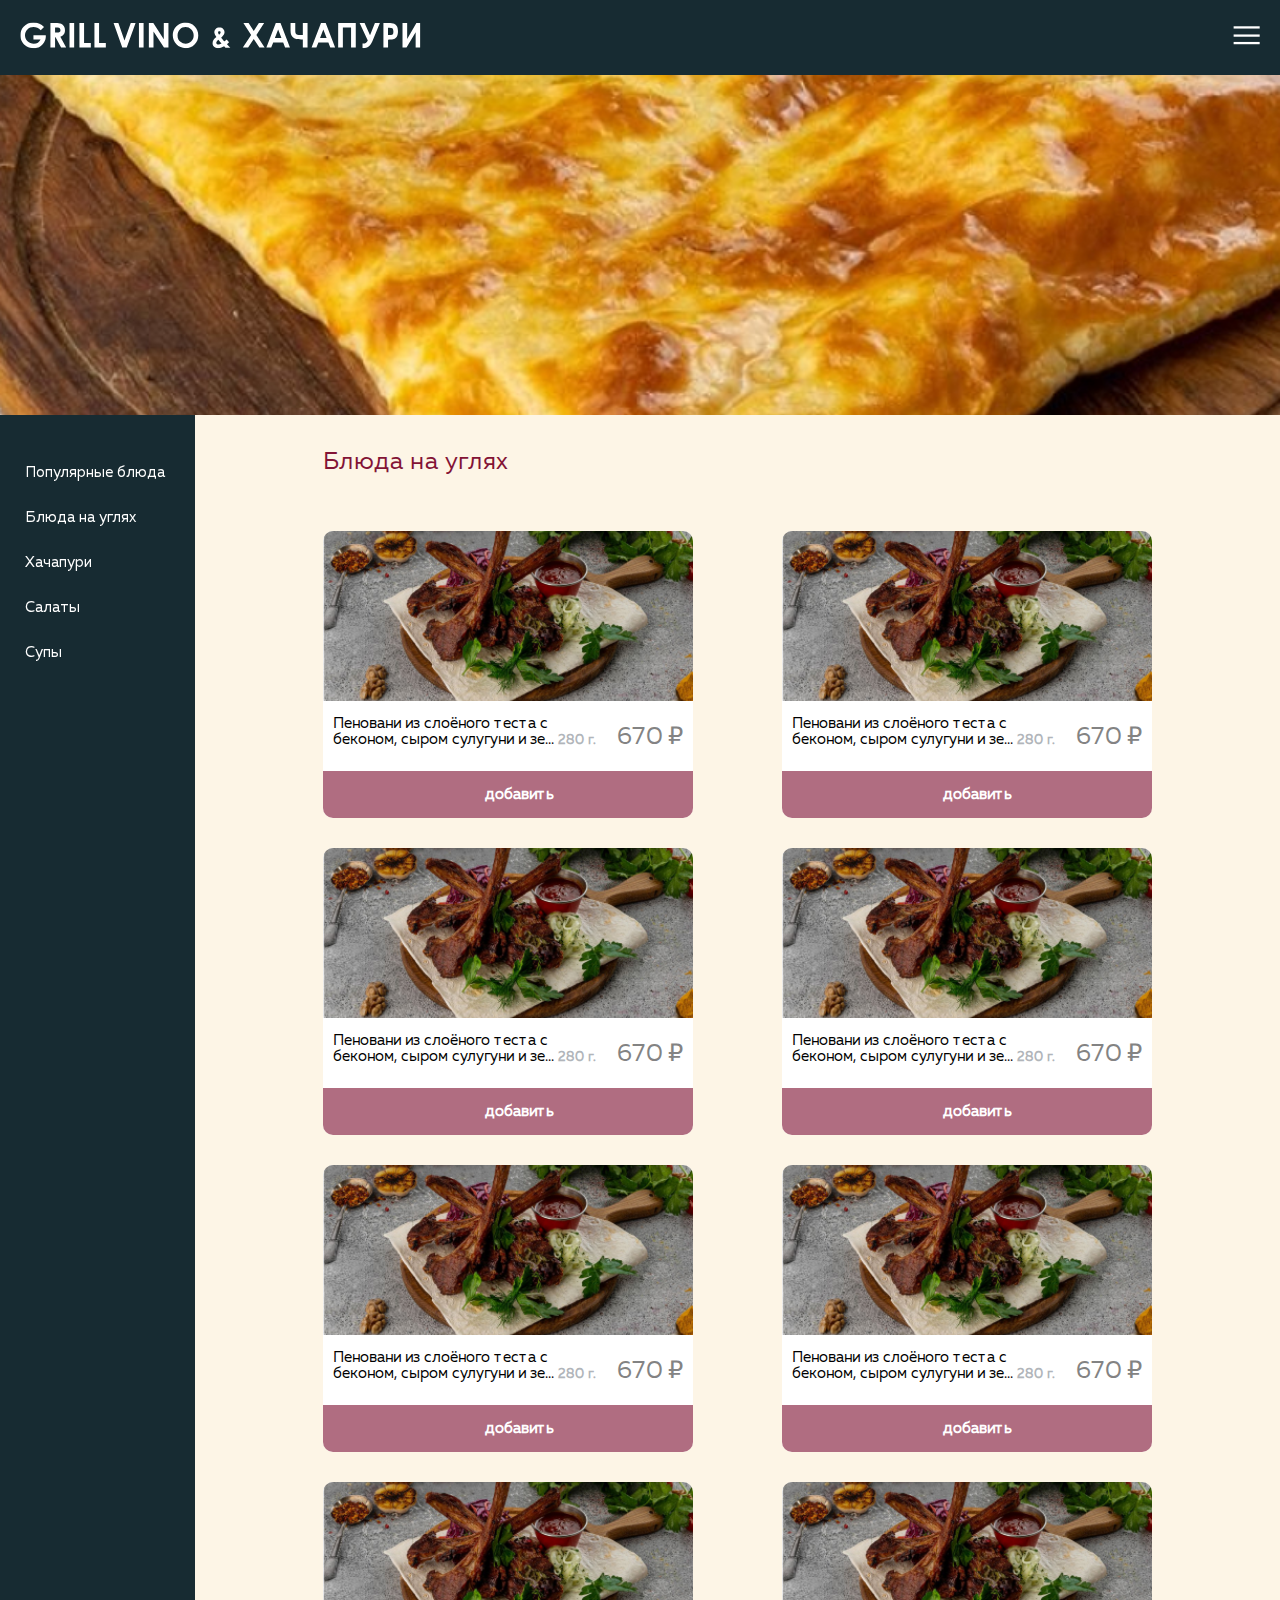
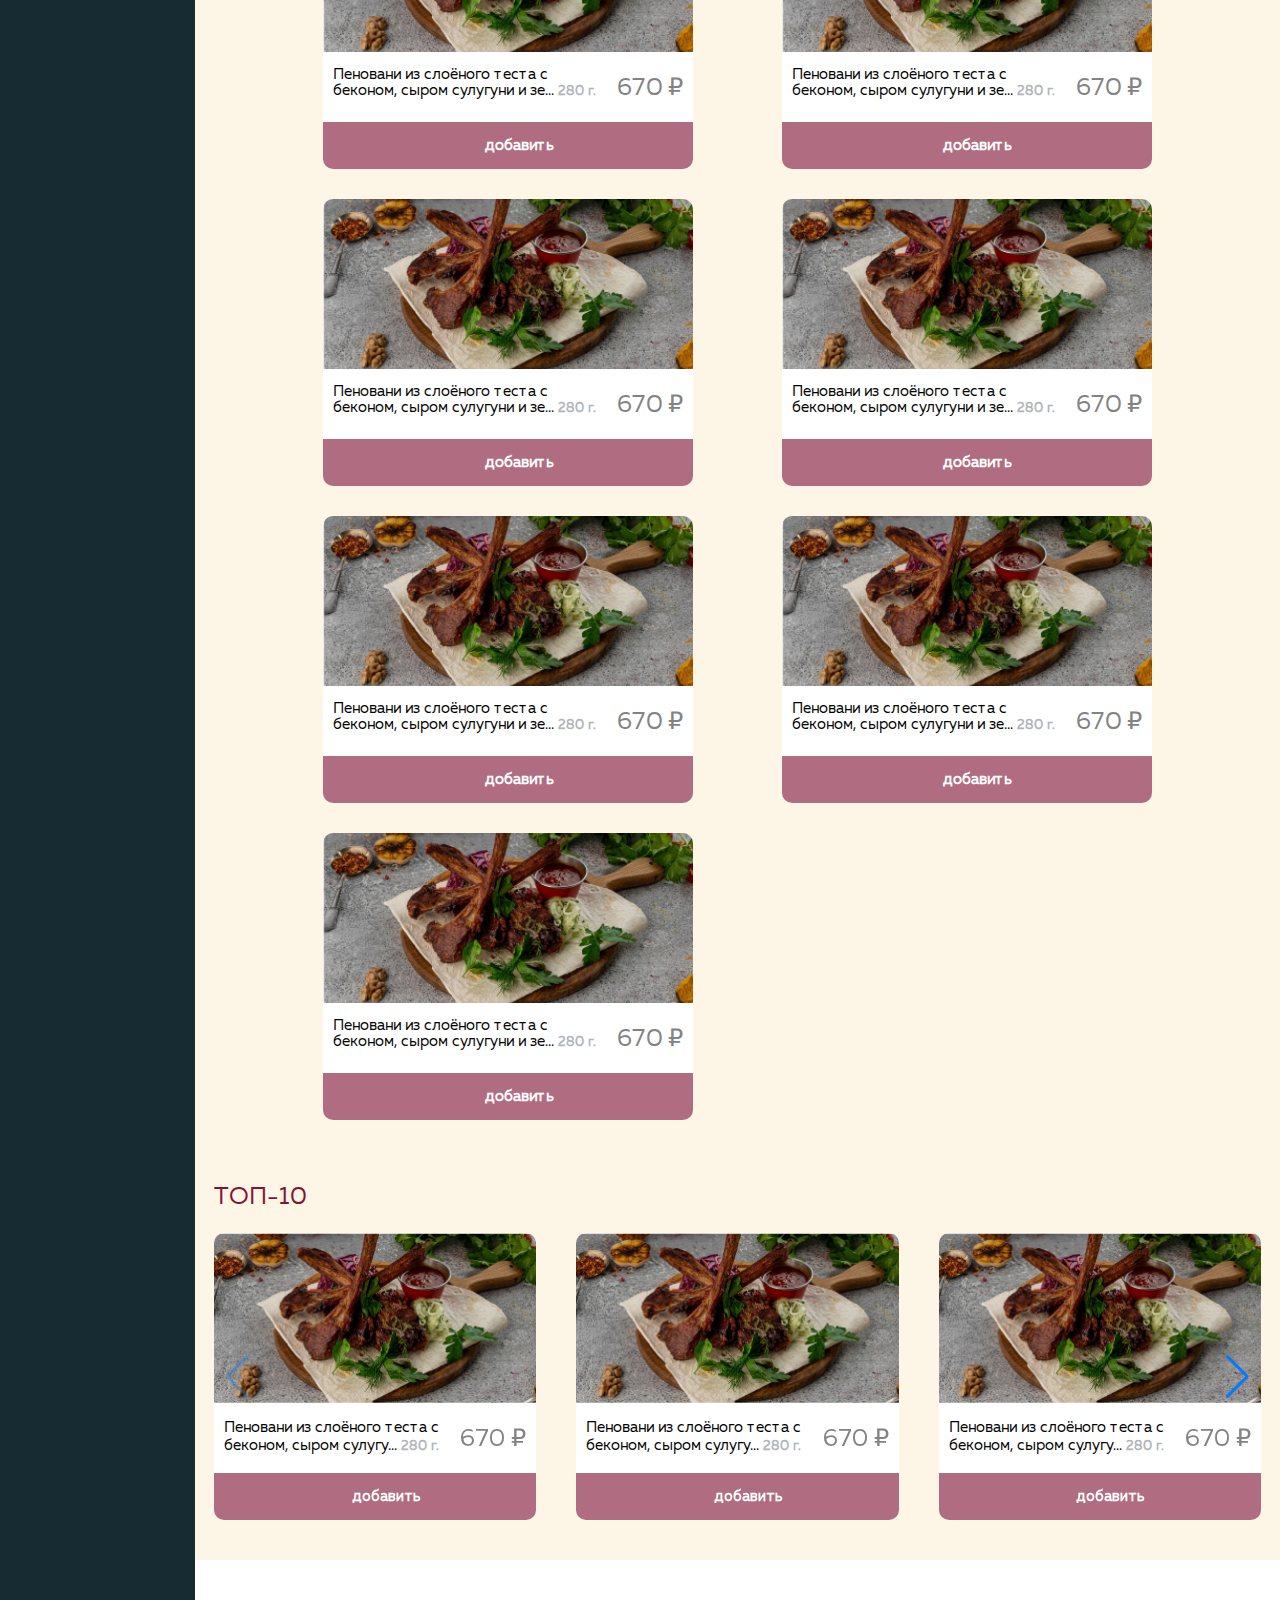
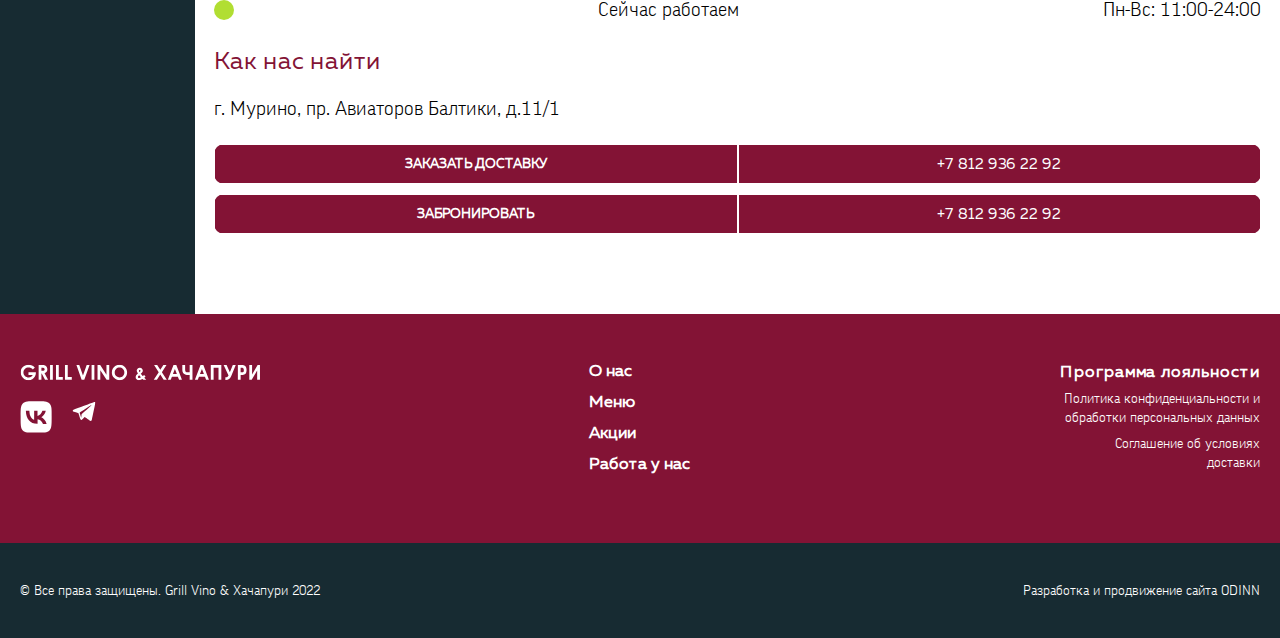
==== commit c9a40070: "feat: modal window for tablet" ====
--- a/index.html
+++ b/index.html
@@ -221,288 +221,300 @@
 
     <aside class="mobileBasket_sticky">
       <div class="mobileBasket">
-        <div class="mobileBasket__img">
-          <div class="mobileBasket__header_img"></div>
-          <img
-            src="assets/img/image_for_basket.jpg"
-            alt=""
-            class="tablet__img_main"
-          />
-        </div>
-        <div class="mobileBasket__wrapper">
-          <div class="mobileBasket_open">
-            <header class="mobileBasket__header">
+        <div class="mobileBasket_open">
+          <header class="mobileBasket__header">
+            <div class="mobileBasket__header_img"></div>
+            <div class="mobileBasket__header_wr">
               <span class="mobileBasket__header_span">Ваш заказ</span>
               <img
                 class="mobileBasket__close"
                 src="assets/img/close.svg"
                 alt=""
               />
-              <span class="mobileBasket__header_price">1890</span>
-            </header>
-            <main class="mobileBasket__main">
-              <section class="mobileBasket__delivery">
-                <div class="mobileBasket__delivery__wrapper">
-                  <li class="mobileBasket__delivery__item basket__delivery_active">
-                    <input
-                      class="mobileBasket__delivery_input"
-                      type="radio"
-                      name="delivery"
-                      value="0"
-                      id="delivery"
-                      checked="true"
-                    />
-                    <label class="mobileBasket__delivery_label" for="delivery"
-                      >Доставка</label
+              <div class="mobileBasket__header_totalPrice">
+                <span class="mobileBasket__header_price">1890 </span>
+                <span class="mobileBasket__header_ruble">₽</span>
+              </div>
+            </div>
+
+            
+          </header>
+
+          <div class="mobileBasket__wrapper">
+            <div class="mobileBasket__img">
+              <img
+                src="assets/img/image_for_basket.jpg"
+                alt=""
+                class="tablet__img_main"
+              />
+            </div>
+            <div class="mobileBasket__main_wr">
+              <main class="mobileBasket__main">
+                <section class="mobileBasket__delivery">
+                  <div class="mobileBasket__delivery__wrapper">
+                    <li
+                      class="mobileBasket__delivery__item basket__delivery_active"
                     >
-                  </li>
-                  <li class="mobileBasket__delivery__item">
-                    <input
-                      class="mobileBasket__delivery_input"
-                      type="radio"
-                      name="delivery"
-                      value=""
-                      id="takeaway"
-                      checked=""
-                    />
-                    <label class="mobileBasket__delivery_label" for="takeaway"
-                      >На вынос</label
-                    >
-                  </li>
-                </div>
-              </section>
-              <section class="mobileBasket__menu">
-                <div class="mobileBasket__card">
-                  <div class="mobileBasket__card_pict">
-                    <img
-                      class="mobileBasket__card_img"
-                      src="assets/img/kebab.jpg"
-                      alt=""
-                    />
-                  </div>
-                  <div class="mobileBasket__desc">
-                    <h3 class="mobileBasket__h3">
-                      Кебаб из ягненка с салатом из свежих овощей
-                    </h3>
-                    <div class="mobileBasket__desc_main">
-                      <div class="mobileBasket__weightPrice">
-                        <span class="mobileBasket__weight"> 360 г. </span>
-                        <span class="mobileBasket__price"> 670 ₽ </span>
-                      </div>
-                      <div class="mobileBasket__count button__count">
-                        <div class="count_minus">-</div>
-                        <div class="count__wrapper">
-                          <input
-                            type="text"
-                            class="input_text"
-                            size="6"
-                            value="1"
-                            pattern="[0-9]{,3}"
-                            inputmode="numeric"
-                          />
-                        </div>
-                        <div class="count_plus" id="right">+</div>
-                      </div>
-                    </div>
-                  </div>
-                </div>
-                <div class="mobileBasket__card">
-                  <div class="mobileBasket__card_pict">
-                    <img
-                      class="mobileBasket__card_img"
-                      src="assets/img/kebab.jpg"
-                      alt=""
-                    />
-                  </div>
-                  <div class="mobileBasket__desc">
-                    <h3 class="mobileBasket__h3">
-                      Кебаб из ягненка с салатом из свежих овощей
-                    </h3>
-                    <div class="mobileBasket__desc_main">
-                      <div class="mobileBasket__weightPrice">
-                        <span class="mobileBasket__weight"> 360 г. </span>
-                        <span class="mobileBasket__price"> 670 ₽ </span>
-                      </div>
-                      <div class="mobileBasket__count button__count">
-                        <div class="count_minus" id="left">-</div>
-                        <div class="count__wrapper">
-                          <input
-                            type="text"
-                            class="input_text"
-                            size="6"
-                            value="1"
-                            pattern="[0-9]{,3}"
-                            inputmode="numeric"
-                          />
-                        </div>
-                        <div class="count_plus" id="right">+</div>
-                      </div>
-                    </div>
-                  </div>
-                </div>
-                <div class="mobileBasket__card">
-                  <div class="mobileBasket__card_pict">
-                    <img
-                      class="mobileBasket__card_img"
-                      src="assets/img/kebab.jpg"
-                      alt=""
-                    />
-                  </div>
-                  <div class="mobileBasket__desc">
-                    <h3 class="mobileBasket__h3">
-                      Кебаб из ягненка с салатом из свежих овощей
-                    </h3>
-                    <div class="mobileBasket__desc_main">
-                      <div class="mobileBasket__weightPrice">
-                        <span class="mobileBasket__weight"> 360 г. </span>
-                        <span class="mobileBasket__price"> 670 ₽ </span>
-                      </div>
-                      <div class="mobileBasket__count button__count">
-                        <div class="count_minus" id="left">-</div>
-                        <div class="count__wrapper">
-                          <input
-                            type="text"
-                            class="input_text"
-                            size="6"
-                            value="1"
-                            pattern="[0-9]{,3}"
-                            inputmode="numeric"
-                          />
-                        </div>
-                        <div class="count_plus" id="right">+</div>
-                      </div>
-                    </div>
-                  </div>
-                </div>
-                <div class="mobileBasket__card">
-                  <div class="mobileBasket__card_pict">
-                    <img
-                      class="mobileBasket__card_img"
-                      src="assets/img/kebab.jpg"
-                      alt=""
-                    />
-                  </div>
-                  <div class="mobileBasket__desc">
-                    <h3 class="mobileBasket__h3">
-                      Кебаб из ягненка с салатом из свежих овощей
-                    </h3>
-                    <div class="mobileBasket__desc_main">
-                      <div class="mobileBasket__weightPrice">
-                        <span class="mobileBasket__weight"> 360 г. </span>
-                        <span class="mobileBasket__price"> 670 ₽ </span>
-                      </div>
-                      <div class="mobileBasket__count button__count">
-                        <div class="count_minus" id="left">-</div>
-                        <div class="count__wrapper">
-                          <input
-                            type="text"
-                            class="input_text"
-                            size="6"
-                            value="1"
-                            pattern="[0-9]{,3}"
-                            inputmode="numeric"
-                          />
-                        </div>
-                        <div class="count_plus" id="right">+</div>
-                      </div>
-                    </div>
-                  </div>
-                </div>
-                <div class="mobileBasket__card">
-                  <div class="mobileBasket__card_pict">
-                    <img
-                      class="mobileBasket__card_img"
-                      src="assets/img/kebab.jpg"
-                      alt=""
-                    />
-                  </div>
-                  <div class="mobileBasket__desc">
-                    <h3 class="mobileBasket__h3">
-                      Кебаб из ягненка с салатом из свежих овощей
-                    </h3>
-                    <div class="mobileBasket__desc_main">
-                      <div class="mobileBasket__weightPrice">
-                        <span class="mobileBasket__weight"> 360 г. </span>
-                        <span class="mobileBasket__price"> 670 ₽ </span>
-                      </div>
-                      <div class="mobileBasket__count button__count">
-                        <div class="count_minus" id="left">-</div>
-                        <div class="count__wrapper">
-                          <input
-                            type="text"
-                            class="input_text"
-                            size="6"
-                            value="1"
-                            pattern="[0-9]{,3}"
-                            inputmode="numeric"
-                          />
-                        </div>
-                        <div class="count_plus" id="right">+</div>
-                      </div>
-                    </div>
-                  </div>
-                </div>
-                <div class="mobileBasket__card">
-                  <div class="mobileBasket__card_pict">
-                    <img
-                      class="mobileBasket__card_img"
-                      src="assets/img/kebab.jpg"
-                      alt=""
-                    />
-                  </div>
-                  <div class="mobileBasket__desc">
-                    <h3 class="mobileBasket__h3">
-                      Кебаб из ягненка с салатом из свежих овощей
-                    </h3>
-                    <div class="mobileBasket__desc_main">
-                      <div class="mobileBasket__weightPrice">
-                        <span class="mobileBasket__weight"> 360 г. </span>
-                        <span class="mobileBasket__price"> 670 ₽ </span>
-                      </div>
-                      <div class="mobileBasket__count button__count">
-                        <div class="count_minus" id="left">-</div>
-                        <div class="count__wrapper">
-                          <input
-                            type="text"
-                            class="input_text"
-                            size="6"
-                            value="1"
-                            pattern="[0-9]{,3}"
-                            inputmode="numeric"
-                          />
-                        </div>
-                        <div class="count_plus" id="right">+</div>
-                      </div>
-                    </div>
-                  </div>
-                </div>
-              </section>
-              <button class="mobileBasket__button_clear" type="button">
-                Убрать все
-              </button>
-            </main>
+                      <input
+                        class="mobileBasket__delivery_input"
+                        type="radio"
+                        name="delivery"
+                        value="0"
+                        id="delivery"
+                        checked="true"
+                      />
+                      <label class="mobileBasket__delivery_label" for="delivery"
+                        >Доставка</label
+                      >
+                    </li>
+                    <li class="mobileBasket__delivery__item">
+                      <input
+                        class="mobileBasket__delivery_input"
+                        type="radio"
+                        name="delivery"
+                        value=""
+                        id="takeaway"
+                        checked=""
+                      />
+                      <label class="mobileBasket__delivery_label" for="takeaway"
+                        >На вынос</label
+                      >
+                    </li>
+                  </div>
+                </section>
+                <section class="mobileBasket__menu">
+                  <div class="mobileBasket__card">
+                    <div class="mobileBasket__card_pict">
+                      <img
+                        class="mobileBasket__card_img"
+                        src="assets/img/kebab.jpg"
+                        alt=""
+                      />
+                    </div>
+                    <div class="mobileBasket__desc">
+                      <h3 class="mobileBasket__h3">
+                        Кебаб из ягненка с салатом из свежих овощей
+                      </h3>
+                      <div class="mobileBasket__desc_main">
+                        <div class="mobileBasket__weightPrice">
+                          <span class="mobileBasket__weight"> 360 г. </span>
+                          <span class="mobileBasket__price"> 670 ₽ </span>
+                        </div>
+                        <div class="mobileBasket__count button__count">
+                          <div class="count_minus">-</div>
+                          <div class="count__wrapper">
+                            <input
+                              type="text"
+                              class="input_text"
+                              size="6"
+                              value="1"
+                              pattern="[0-9]{,3}"
+                              inputmode="numeric"
+                            />
+                          </div>
+                          <div class="count_plus" id="right">+</div>
+                        </div>
+                      </div>
+                    </div>
+                  </div>
+                  <div class="mobileBasket__card">
+                    <div class="mobileBasket__card_pict">
+                      <img
+                        class="mobileBasket__card_img"
+                        src="assets/img/kebab.jpg"
+                        alt=""
+                      />
+                    </div>
+                    <div class="mobileBasket__desc">
+                      <h3 class="mobileBasket__h3">
+                        Кебаб из ягненка с салатом из свежих овощей
+                      </h3>
+                      <div class="mobileBasket__desc_main">
+                        <div class="mobileBasket__weightPrice">
+                          <span class="mobileBasket__weight"> 360 г. </span>
+                          <span class="mobileBasket__price"> 670 ₽ </span>
+                        </div>
+                        <div class="mobileBasket__count button__count">
+                          <div class="count_minus" id="left">-</div>
+                          <div class="count__wrapper">
+                            <input
+                              type="text"
+                              class="input_text"
+                              size="6"
+                              value="1"
+                              pattern="[0-9]{,3}"
+                              inputmode="numeric"
+                            />
+                          </div>
+                          <div class="count_plus" id="right">+</div>
+                        </div>
+                      </div>
+                    </div>
+                  </div>
+                  <div class="mobileBasket__card">
+                    <div class="mobileBasket__card_pict">
+                      <img
+                        class="mobileBasket__card_img"
+                        src="assets/img/kebab.jpg"
+                        alt=""
+                      />
+                    </div>
+                    <div class="mobileBasket__desc">
+                      <h3 class="mobileBasket__h3">
+                        Кебаб из ягненка с салатом из свежих овощей
+                      </h3>
+                      <div class="mobileBasket__desc_main">
+                        <div class="mobileBasket__weightPrice">
+                          <span class="mobileBasket__weight"> 360 г. </span>
+                          <span class="mobileBasket__price"> 670 ₽ </span>
+                        </div>
+                        <div class="mobileBasket__count button__count">
+                          <div class="count_minus" id="left">-</div>
+                          <div class="count__wrapper">
+                            <input
+                              type="text"
+                              class="input_text"
+                              size="6"
+                              value="1"
+                              pattern="[0-9]{,3}"
+                              inputmode="numeric"
+                            />
+                          </div>
+                          <div class="count_plus" id="right">+</div>
+                        </div>
+                      </div>
+                    </div>
+                  </div>
+                  <div class="mobileBasket__card">
+                    <div class="mobileBasket__card_pict">
+                      <img
+                        class="mobileBasket__card_img"
+                        src="assets/img/kebab.jpg"
+                        alt=""
+                      />
+                    </div>
+                    <div class="mobileBasket__desc">
+                      <h3 class="mobileBasket__h3">
+                        Кебаб из ягненка с салатом из свежих овощей
+                      </h3>
+                      <div class="mobileBasket__desc_main">
+                        <div class="mobileBasket__weightPrice">
+                          <span class="mobileBasket__weight"> 360 г. </span>
+                          <span class="mobileBasket__price"> 670 ₽ </span>
+                        </div>
+                        <div class="mobileBasket__count button__count">
+                          <div class="count_minus" id="left">-</div>
+                          <div class="count__wrapper">
+                            <input
+                              type="text"
+                              class="input_text"
+                              size="6"
+                              value="1"
+                              pattern="[0-9]{,3}"
+                              inputmode="numeric"
+                            />
+                          </div>
+                          <div class="count_plus" id="right">+</div>
+                        </div>
+                      </div>
+                    </div>
+                  </div>
+                  <div class="mobileBasket__card">
+                    <div class="mobileBasket__card_pict">
+                      <img
+                        class="mobileBasket__card_img"
+                        src="assets/img/kebab.jpg"
+                        alt=""
+                      />
+                    </div>
+                    <div class="mobileBasket__desc">
+                      <h3 class="mobileBasket__h3">
+                        Кебаб из ягненка с салатом из свежих овощей
+                      </h3>
+                      <div class="mobileBasket__desc_main">
+                        <div class="mobileBasket__weightPrice">
+                          <span class="mobileBasket__weight"> 360 г. </span>
+                          <span class="mobileBasket__price"> 670 ₽ </span>
+                        </div>
+                        <div class="mobileBasket__count button__count">
+                          <div class="count_minus" id="left">-</div>
+                          <div class="count__wrapper">
+                            <input
+                              type="text"
+                              class="input_text"
+                              size="6"
+                              value="1"
+                              pattern="[0-9]{,3}"
+                              inputmode="numeric"
+                            />
+                          </div>
+                          <div class="count_plus" id="right">+</div>
+                        </div>
+                      </div>
+                    </div>
+                  </div>
+                  <div class="mobileBasket__card">
+                    <div class="mobileBasket__card_pict">
+                      <img
+                        class="mobileBasket__card_img"
+                        src="assets/img/kebab.jpg"
+                        alt=""
+                      />
+                    </div>
+                    <div class="mobileBasket__desc">
+                      <h3 class="mobileBasket__h3">
+                        Кебаб из ягненка с салатом из свежих овощей
+                      </h3>
+                      <div class="mobileBasket__desc_main">
+                        <div class="mobileBasket__weightPrice">
+                          <span class="mobileBasket__weight"> 360 г. </span>
+                          <span class="mobileBasket__price"> 670 ₽ </span>
+                        </div>
+                        <div class="mobileBasket__count button__count">
+                          <div class="count_minus" id="left">-</div>
+                          <div class="count__wrapper">
+                            <input
+                              type="text"
+                              class="input_text"
+                              size="6"
+                              value="1"
+                              pattern="[0-9]{,3}"
+                              inputmode="numeric"
+                            />
+                          </div>
+                          <div class="count_plus" id="right">+</div>
+                        </div>
+                      </div>
+                    </div>
+                  </div>
+                </section>
+                <button class="mobileBasket__button_clear" type="button">
+                  Убрать все
+                </button>
+              </main>
+              <footer class="mobileBasket__footer">
+                <div class="mobileBasket__footer_item">
+                  <div class="mobileBasket_priceDelivery">
+                    <span class="mobileBasket__footer_span">Доставка</span>
+                    <span id="mobileBasket_priceDelivery">250</span>
+                    <span class="mobileBasket__ruble"> ₽</span>
+                  </div>
+                  <p class="mobileBasket_forFreeDelivery">
+                    Закажите ещё на
+                    <span id="mobileBasket_forFreeDelivery">105</span>
+                    ₽ для бесплатной доставки!
+                  </p>
+                </div>
+                <button class="mobileBasket__button_order">
+                  <span>Верно, далее</span>
+                  <div>
+                    <span id="mobileBasket_totalCheck">1895</span>
+                    <span> ₽</span>
+                  </div>
+                </button>
+              </footer>
+            </div>
           </div>
-          <footer class="mobileBasket__footer">
-            <div class="mobileBasket__footer_item">
-              <div class="mobileBasket_priceDelivery">
-                <span class="mobileBasket__footer_span">Доставка</span>
-                <span id="mobileBasket_priceDelivery">250</span>
-                <span class="mobileBasket__ruble"> ₽</span>
-              </div>
-              <p class="mobileBasket_forFreeDelivery">
-                Закажите ещё на
-                <span id="mobileBasket_forFreeDelivery">105</span>
-                ₽ для бесплатной доставки!
-              </p>
-            </div>
-            <button class="mobileBasket__button_order">
-              <span>Верно, далее</span>
-              <div>
-                <span id="mobileBasket_totalCheck">1895</span>
-                <span> ₽</span>
-              </div>
-            </button>
-          </footer>
         </div>
       </div>
     </aside>
@@ -537,6 +549,191 @@
           <div class="menu">
             <div class="menu__list">
               <h2 class="menu__h2">Блюда на углях</h2>
+              <div class="menu__list_item">
+                <a class="menu__card">
+                  <img class="card__img" src="assets/img/kare.jpg" alt="" />
+                  <div class="card_desc">
+                    <div class="card__text">
+                      <div class="card">
+                        <span class="card__desc_name"
+                          >Пеновани из слоёного теста с беконом, сыром сулугуни
+                          и зеленью Подается со сметаной</span
+                        >
+                        <span class="card__desc_weight">280 г.</span>
+                      </div>
+                    </div>
+                    <div class="card__desc_price">670 ₽</div>
+                  </div>
+                  <button class="card__button" type="button">
+                    <div class="card__button_add">
+                      <img class="img__plus" src="assets/img/plus.svg" alt="" />
+                      <span>добавить</span>
+                    </div>
+                  </button>
+                </a>
+                <div class="card__button_count button__count">
+                  <div class="count_minus card__count_minus" id="left">-</div>
+                  <div class="card__count_wrapper">
+                    <input
+                      type="text"
+                      class="input_text"
+                      size="6"
+                      value="1"
+                      pattern="[0-9]{,3}"
+                      inputmode="numeric"
+                    />
+                  </div>
+                  <div class="count_plus card__count_plus" id="right">+</div>
+                </div>
+              </div>
+              <div class="menu__list_item">
+                <a class="menu__card">
+                  <img class="card__img" src="assets/img/kare.jpg" alt="" />
+                  <div class="card_desc">
+                    <div class="card__text">
+                      <div class="card">
+                        <span class="card__desc_name"
+                          >Пеновани из слоёного теста с беконом, сыром сулугуни
+                          и зеленью Подается со сметаной</span
+                        >
+                        <span class="card__desc_weight">280 г.</span>
+                      </div>
+                    </div>
+                    <div class="card__desc_price">670 ₽</div>
+                  </div>
+                  <button class="card__button" type="button">
+                    <div class="card__button_add">
+                      <img class="img__plus" src="assets/img/plus.svg" alt="" />
+                      <span>добавить</span>
+                    </div>
+                  </button>
+                </a>
+                <div class="card__button_count button__count">
+                  <div class="count_minus card__count_minus" id="left">-</div>
+                  <div class="card__count_wrapper">
+                    <input
+                      type="text"
+                      class="input_text"
+                      size="6"
+                      value="1"
+                      pattern="[0-9]{,3}"
+                      inputmode="numeric"
+                    />
+                  </div>
+                  <div class="count_plus card__count_plus" id="right">+</div>
+                </div>
+              </div>
+              <div class="menu__list_item">
+                <a class="menu__card">
+                  <img class="card__img" src="assets/img/kare.jpg" alt="" />
+                  <div class="card_desc">
+                    <div class="card__text">
+                      <div class="card">
+                        <span class="card__desc_name"
+                          >Пеновани из слоёного теста с беконом, сыром сулугуни
+                          и зеленью Подается со сметаной</span
+                        >
+                        <span class="card__desc_weight">280 г.</span>
+                      </div>
+                    </div>
+                    <div class="card__desc_price">670 ₽</div>
+                  </div>
+                  <button class="card__button" type="button">
+                    <div class="card__button_add">
+                      <img class="img__plus" src="assets/img/plus.svg" alt="" />
+                      <span>добавить</span>
+                    </div>
+                  </button>
+                </a>
+                <div class="card__button_count button__count">
+                  <div class="count_minus card__count_minus" id="left">-</div>
+                  <div class="card__count_wrapper">
+                    <input
+                      type="text"
+                      class="input_text"
+                      size="6"
+                      value="1"
+                      pattern="[0-9]{,3}"
+                      inputmode="numeric"
+                    />
+                  </div>
+                  <div class="count_plus card__count_plus" id="right">+</div>
+                </div>
+              </div>
+              <div class="menu__list_item">
+                <a class="menu__card">
+                  <img class="card__img" src="assets/img/kare.jpg" alt="" />
+                  <div class="card_desc">
+                    <div class="card__text">
+                      <div class="card">
+                        <span class="card__desc_name"
+                          >Пеновани из слоёного теста с беконом, сыром сулугуни
+                          и зеленью Подается со сметаной</span
+                        >
+                        <span class="card__desc_weight">280 г.</span>
+                      </div>
+                    </div>
+                    <div class="card__desc_price">670 ₽</div>
+                  </div>
+                  <button class="card__button" type="button">
+                    <div class="card__button_add">
+                      <img class="img__plus" src="assets/img/plus.svg" alt="" />
+                      <span>добавить</span>
+                    </div>
+                  </button>
+                </a>
+                <div class="card__button_count button__count">
+                  <div class="count_minus card__count_minus" id="left">-</div>
+                  <div class="card__count_wrapper">
+                    <input
+                      type="text"
+                      class="input_text"
+                      size="6"
+                      value="1"
+                      pattern="[0-9]{,3}"
+                      inputmode="numeric"
+                    />
+                  </div>
+                  <div class="count_plus card__count_plus" id="right">+</div>
+                </div>
+              </div>
+              <div class="menu__list_item">
+                <a class="menu__card">
+                  <img class="card__img" src="assets/img/kare.jpg" alt="" />
+                  <div class="card_desc">
+                    <div class="card__text">
+                      <div class="card">
+                        <span class="card__desc_name"
+                          >Пеновани из слоёного теста с беконом, сыром сулугуни
+                          и зеленью Подается со сметаной</span
+                        >
+                        <span class="card__desc_weight">280 г.</span>
+                      </div>
+                    </div>
+                    <div class="card__desc_price">670 ₽</div>
+                  </div>
+                  <button class="card__button" type="button">
+                    <div class="card__button_add">
+                      <img class="img__plus" src="assets/img/plus.svg" alt="" />
+                      <span>добавить</span>
+                    </div>
+                  </button>
+                </a>
+                <div class="card__button_count button__count">
+                  <div class="count_minus card__count_minus" id="left">-</div>
+                  <div class="card__count_wrapper">
+                    <input
+                      type="text"
+                      class="input_text"
+                      size="6"
+                      value="1"
+                      pattern="[0-9]{,3}"
+                      inputmode="numeric"
+                    />
+                  </div>
+                  <div class="count_plus card__count_plus" id="right">+</div>
+                </div>
+              </div>
               <div class="menu__list_item">
                 <a class="menu__card">
                   <img class="card__img" src="assets/img/kare.jpg" alt="" />
@@ -1704,23 +1901,23 @@
           </div>
         </div>
         <div class="footer__BJU">
-          <div class="modal__total_weight">
+          <div class="modal__total_weight modal__BJU_item">
             <span>280</span>
             <span>г.</span>
           </div>
-          <div class="modal__total_energy">
+          <div class="modal__total_energy modal__BJU_item">
             <span class="modal__BJU_number">509</span>
             <span class="modal__BJU_letter">ккал</span>
           </div>
-          <div class="modal__squirreLS">
+          <div class="modal__squirreLS modal__BJU_item">
             <span class="modal__BJU_number">29</span>
             <span class="modal__BJU_letter">белки</span>
           </div>
-          <div class="modal__fats">
+          <div class="modal__fats modal__BJU_item">
             <span class="modal__BJU_number">24</span>
             <span class="modal__BJU_letter">жиры</span>
           </div>
-          <div class="modal__carbohydrates">
+          <div class="modal__carbohydrates modal__BJU_item">
             <span class="modal__BJU_number">51</span>
             <span class="modal__BJU_letter">углеводы</span>
           </div>
@@ -1802,47 +1999,47 @@
     <script src="assets/swiper/mobile-swipe-menu.min.js"></script>
     <script>
       window.addEventListener("load", openMobileMenu);
-      window.addEventListener("resize",openMobileMenu);
-      
-      function openMobileMenu() {     
-      var mobileMenu = new MobileSwipeMenu("#burgerMenu", {
-        mode: "right",
-        width: window.innerWidth,
-        hookWidth: 15,
-        events: {
-          opening: function () {
-            console.log(this, "Opened");
+      window.addEventListener("resize", openMobileMenu);
+
+      function openMobileMenu() {
+        var mobileMenu = new MobileSwipeMenu("#burgerMenu", {
+          mode: "right",
+          width: window.innerWidth,
+          hookWidth: 15,
+          events: {
+            opening: function () {
+              console.log(this, "Opened");
+            },
+            closing: function () {
+              console.log(this, "Closed");
+            },
+            drag: function (swipe) {
+              console.log(this, swipe);
+            },
           },
-          closing: function () {
-            console.log(this, "Closed");
-          },
-          drag: function (swipe) {
-            console.log(this, swipe);
-          },
-        },
-      });
-      document
-        .getElementById("openMenu")
-        .addEventListener("click", function () {
-          document.getElementById("burgerMenu").style.display = "flex";
-          document.querySelector(".mobileBasket_sticky").style.zIndex = 0;
-          document.body.style.overflow = "hidden";
-          setTimeout(() => {
-            mobileMenu.open();
-          }, 10);
         });
-      document
-        .getElementById("closeMenu")
-        .addEventListener("click", function () {
-          mobileMenu.close();
-          setTimeout(() => {
-            document.getElementById("burgerMenu").style.display = "none";
-            document.body.style.overflow = "unset";
-            document.querySelector(
-              ".mobileBasket_sticky"
-            ).style.zIndex = 100500;
-          }, 500);
-        });
+        document
+          .getElementById("openMenu")
+          .addEventListener("click", function () {
+            document.getElementById("burgerMenu").style.display = "flex";
+            document.querySelector(".mobileBasket_sticky").style.zIndex = 0;
+            document.body.style.overflow = "hidden";
+            setTimeout(() => {
+              mobileMenu.open();
+            }, 10);
+          });
+        document
+          .getElementById("closeMenu")
+          .addEventListener("click", function () {
+            mobileMenu.close();
+            setTimeout(() => {
+              document.getElementById("burgerMenu").style.display = "none";
+              document.body.style.overflow = "unset";
+              document.querySelector(
+                ".mobileBasket_sticky"
+              ).style.zIndex = 100500;
+            }, 500);
+          });
       }
     </script>
   </body>
--- a/assets/style/style.css
+++ b/assets/style/style.css
@@ -751,7 +751,9 @@
     height: 100vh;
     z-index: 100500;
 }
-
+.mobileBasket__header_totalPrice {
+    white-space: nowrap;
+}
 .mobileBasket__header_price {}
 
 .mobile_wr {
@@ -774,6 +776,12 @@
     background-color: var(--color-bluish-gray);
     border: 2px solid #FFFFFF;
     border-radius: 10px 10px 0px 0px;
+}
+.mobileBasket__header_wr {
+    display: flex;
+    width: 100%;
+    justify-content: space-between;
+    align-items: center;
 }
 
 .mobileBasket__delivery {
@@ -1106,7 +1114,7 @@
     justify-content: flex-start;
     width: 100%;
     height: calc((var(--vh, 1vh) * 100) - 130px);
-    z-index: 500;
+    z-index: 100501;
     background-color: var(--text-color-white);
     /*max-height: calc(100vh - 130px);*/
 }
@@ -1217,7 +1225,7 @@
     position: fixed;
     top: 145px;
     right: 20px;
-    z-index: 100501;
+    z-index: 100502;
 }
 
 .modal__card_img {
@@ -1498,6 +1506,13 @@
         grid-template-columns: 195px 1fr;
         flex-wrap: nowrap;*/
     }
+    
+    .aux {
+        display: none;
+    }
+    .modal__order {
+        column-gap: 15px;
+    }
 
     .menu__mobile_nav {
         display: none;
@@ -1508,7 +1523,7 @@
         position: absolute;
         top: 30px;
         right: 60px;
-        z-index: 100501;
+        z-index: 100502;
         width: 20px;
         height: 20px;
     }
@@ -1542,43 +1557,62 @@
         background-color: var(--color-bluish-gray);
     }
 
-    .mobileBasket {
+    /*.mobileBasket {
         display: flex;
         flex-direction: row;
         flex-wrap: nowrap;
         padding: 5px;
         background-color: var(--text-color-white);
         border-radius: 10px;
+    }*/
+    .mobileBasket__header_wr {
+        padding-left: 20px;
+        width: 50%;
     }
 
     .mobileBasket__header {
         border: none;
-        border-radius: 0px 10px 0px 0px;
+        width: 100%;
     }
 
     .mobileBasket__header_img {
         padding: 20px;
         height: 60px;
+        width: 50%;
         color: var(--text-color-white);
         background-color: var(--color-bluish-gray);
         border-right: none;
         border-bottom: none;
-        border-radius: 10px 0px 0px 0px;
+        
+    }
+    .mobileBasket__main_wr {
+        width: 50%;
+        position: relative;
     }
 
     .mobileBasket__img {
         display: block;
-        flex-basis: 50%;
+        width: 50%;
     }
 
     .tablet__img_main {
         width: 100%;
-        height: calc(100vh - 60px);
+        height: 100%; 
+        /*calc(100vh - 60px);*/
         object-fit: cover;
     }
 
+    .mobileBasket__menu {
+        height: unset;
+        max-height: calc(100vh - 420px);
+    }
+  
     .mobileBasket__wrapper {
-        flex-basis: 50%;
+        display: flex;
+        height: 100%;
+    }
+    .mobileBasket__footer {
+        width: 50%;
     }
 
     .container {}
@@ -1721,10 +1755,6 @@
 
     .aboutUs {
         order: 2;
-    }
-
-    .modal__footer {
-        position: static;
     }
 
    /* .header {
@@ -1759,29 +1789,38 @@
     }
 
     .modal__footer {
-        position: static;
         flex-direction: row;
-        width: 100%;
-    }
+        left: calc(50% + 2px);
+        top: calc(50% + 303px);
+        width: 390px;
+        height: 56px;
+        bottom: unset;
+        right: unset;
+    }
+
+    .footer__BJU {
+        width: 50%;
+        height: 100%;
+    }
+    .modal__BJU_item {
+        justify-content: flex-end;
+        padding-bottom: 15px;
+    }
+    .modal__total_weight {
+        align-items: flex-end;
+        justify-content: center;
+        padding-bottom: 25px;
+    }
+
 
     .modal__order {
         align-items: end;
+        background-color: unset;
     }
 
     .modal__order_total {
         row-gap: 0;
         padding-bottom: 10px;
-    }
-
-    .modal__total_weight {
-        align-items: center;
-    }
-
-    .modal__total_energy,
-    .modal__fats,
-    .modal__carbohydrates,
-    .modal__squirreLS {
-        justify-content: flex-end;
     }
 
     .modal__header {
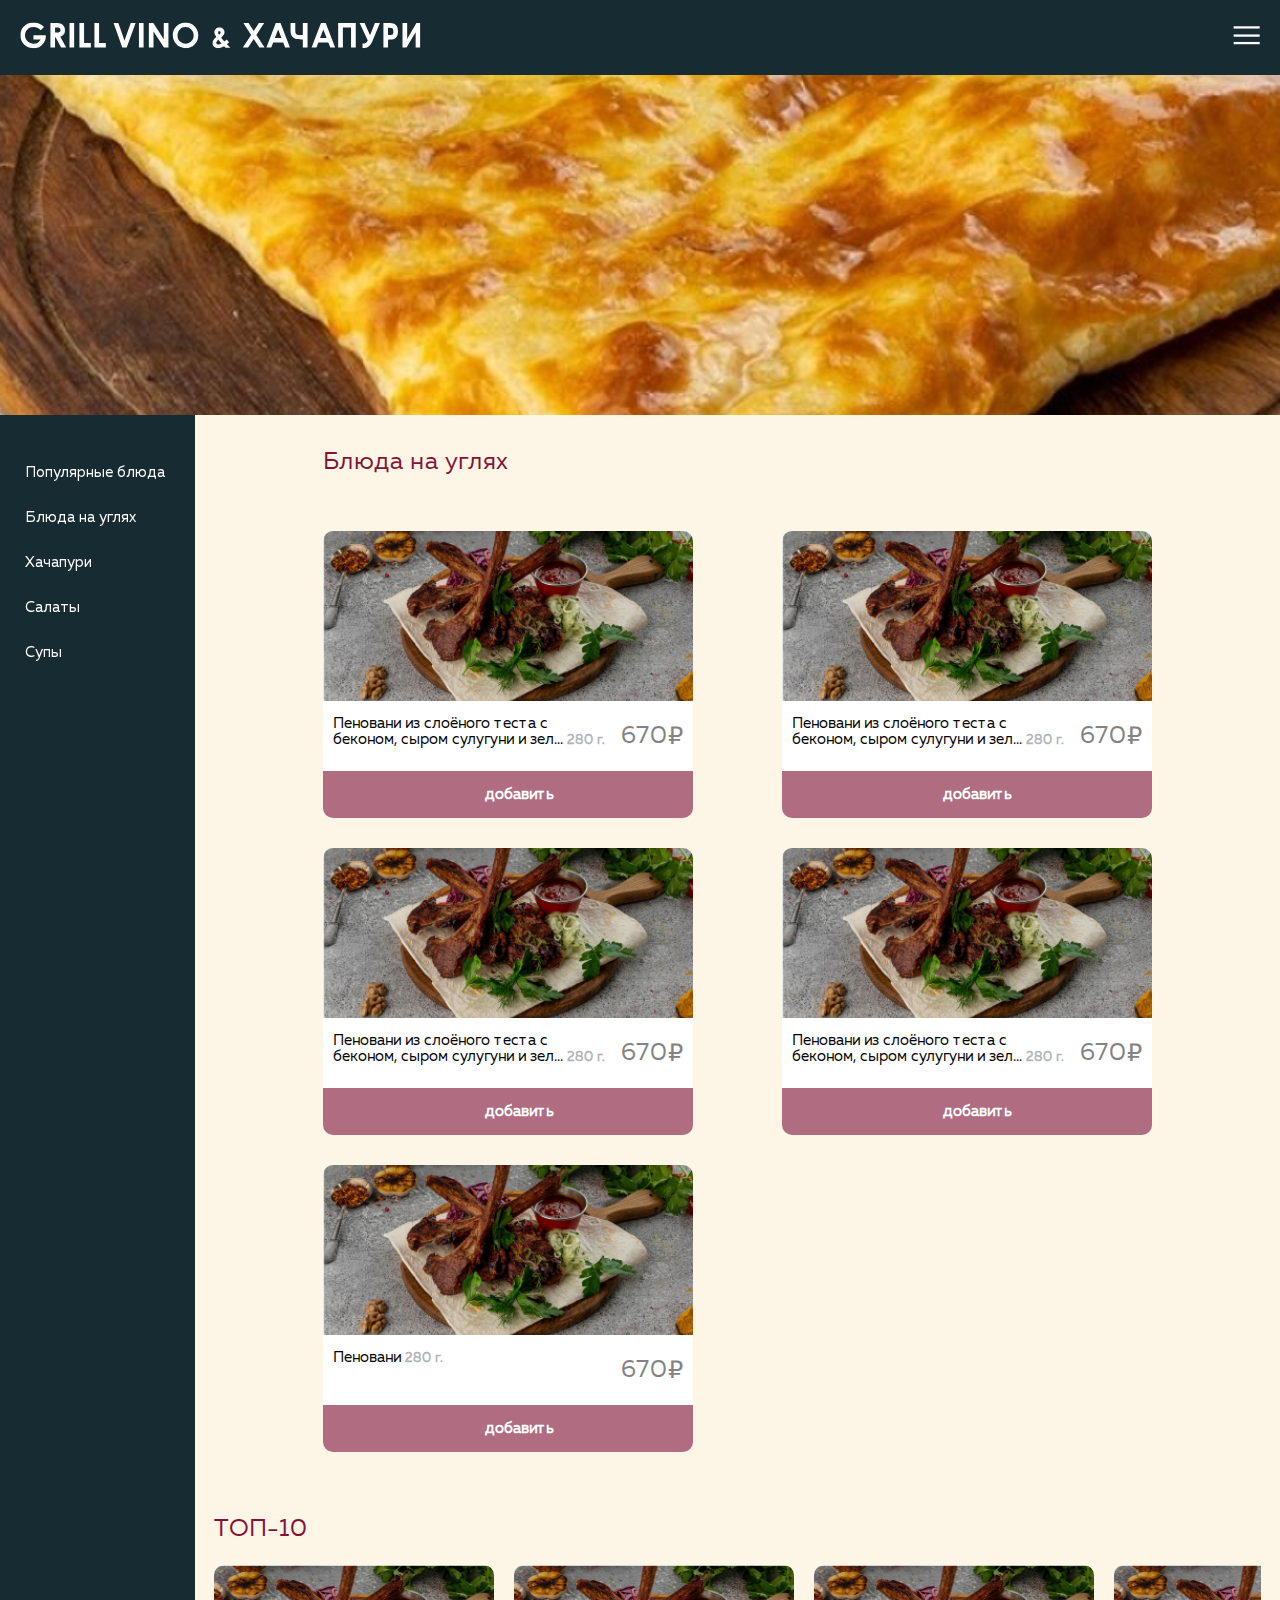
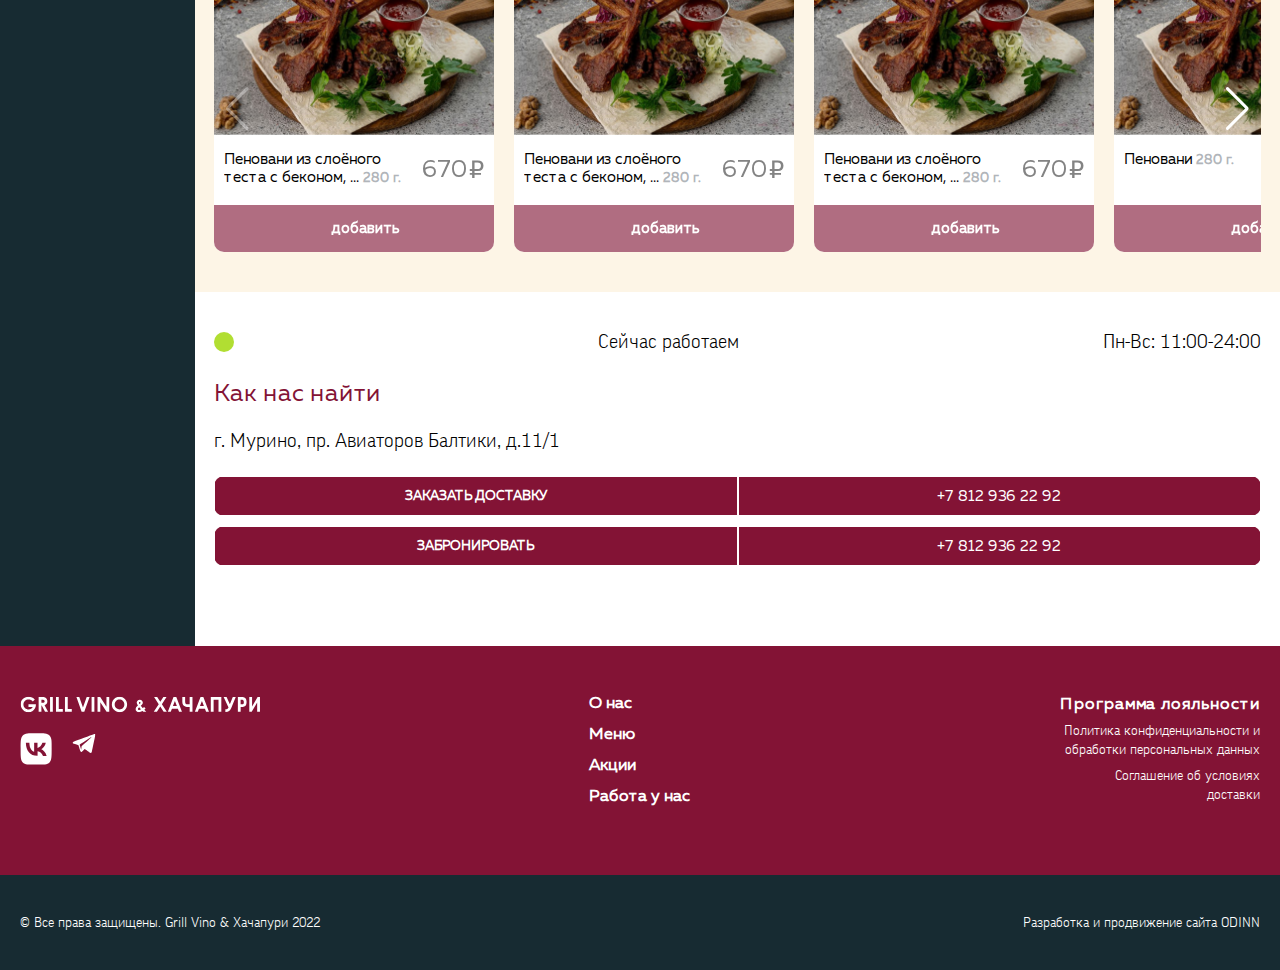
==== commit 4373a981: "fix: gallery" ====
--- a/index.html
+++ b/index.html
@@ -15,7 +15,7 @@
       .swiper-slide {
         text-align: center;
         font-size: 18px;
-
+        width: 100%;
         /* Center slide text vertically */
         display: -webkit-box;
         display: -ms-flexbox;
@@ -236,10 +236,7 @@
                 <span class="mobileBasket__header_ruble">₽</span>
               </div>
             </div>
-
-            
           </header>
-
           <div class="mobileBasket__wrapper">
             <div class="mobileBasket__img">
               <img
@@ -298,7 +295,10 @@
                       <div class="mobileBasket__desc_main">
                         <div class="mobileBasket__weightPrice">
                           <span class="mobileBasket__weight"> 360 г. </span>
-                          <span class="mobileBasket__price"> 670 ₽ </span>
+                          <div class="mobileBasket__price">
+                            <span class="basket__price">670</span>
+                            <span>₽</span>
+                          </div>
                         </div>
                         <div class="mobileBasket__count button__count">
                           <div class="count_minus">-</div>
@@ -332,10 +332,13 @@
                       <div class="mobileBasket__desc_main">
                         <div class="mobileBasket__weightPrice">
                           <span class="mobileBasket__weight"> 360 г. </span>
-                          <span class="mobileBasket__price"> 670 ₽ </span>
+                          <div class="mobileBasket__price">
+                            <span class="basket__price">670</span>
+                            <span>₽</span>
+                          </div>
                         </div>
                         <div class="mobileBasket__count button__count">
-                          <div class="count_minus" id="left">-</div>
+                          <div class="count_minus">-</div>
                           <div class="count__wrapper">
                             <input
                               type="text"
@@ -366,10 +369,13 @@
                       <div class="mobileBasket__desc_main">
                         <div class="mobileBasket__weightPrice">
                           <span class="mobileBasket__weight"> 360 г. </span>
-                          <span class="mobileBasket__price"> 670 ₽ </span>
+                          <div class="mobileBasket__price">
+                            <span class="basket__price">670</span>
+                            <span>₽</span>
+                          </div>
                         </div>
                         <div class="mobileBasket__count button__count">
-                          <div class="count_minus" id="left">-</div>
+                          <div class="count_minus">-</div>
                           <div class="count__wrapper">
                             <input
                               type="text"
@@ -400,10 +406,13 @@
                       <div class="mobileBasket__desc_main">
                         <div class="mobileBasket__weightPrice">
                           <span class="mobileBasket__weight"> 360 г. </span>
-                          <span class="mobileBasket__price"> 670 ₽ </span>
+                          <div class="mobileBasket__price">
+                            <span class="basket__price">670</span>
+                            <span>₽</span>
+                          </div>
                         </div>
                         <div class="mobileBasket__count button__count">
-                          <div class="count_minus" id="left">-</div>
+                          <div class="count_minus">-</div>
                           <div class="count__wrapper">
                             <input
                               type="text"
@@ -434,10 +443,13 @@
                       <div class="mobileBasket__desc_main">
                         <div class="mobileBasket__weightPrice">
                           <span class="mobileBasket__weight"> 360 г. </span>
-                          <span class="mobileBasket__price"> 670 ₽ </span>
+                          <div class="mobileBasket__price">
+                            <span class="basket__price">670</span>
+                            <span>₽</span>
+                          </div>
                         </div>
                         <div class="mobileBasket__count button__count">
-                          <div class="count_minus" id="left">-</div>
+                          <div class="count_minus">-</div>
                           <div class="count__wrapper">
                             <input
                               type="text"
@@ -453,69 +465,35 @@
                       </div>
                     </div>
                   </div>
-                  <div class="mobileBasket__card">
-                    <div class="mobileBasket__card_pict">
-                      <img
-                        class="mobileBasket__card_img"
-                        src="assets/img/kebab.jpg"
-                        alt=""
-                      />
-                    </div>
-                    <div class="mobileBasket__desc">
-                      <h3 class="mobileBasket__h3">
-                        Кебаб из ягненка с салатом из свежих овощей
-                      </h3>
-                      <div class="mobileBasket__desc_main">
-                        <div class="mobileBasket__weightPrice">
-                          <span class="mobileBasket__weight"> 360 г. </span>
-                          <span class="mobileBasket__price"> 670 ₽ </span>
-                        </div>
-                        <div class="mobileBasket__count button__count">
-                          <div class="count_minus" id="left">-</div>
-                          <div class="count__wrapper">
-                            <input
-                              type="text"
-                              class="input_text"
-                              size="6"
-                              value="1"
-                              pattern="[0-9]{,3}"
-                              inputmode="numeric"
-                            />
-                          </div>
-                          <div class="count_plus" id="right">+</div>
-                        </div>
-                      </div>
-                    </div>
-                  </div>
                 </section>
                 <button class="mobileBasket__button_clear" type="button">
                   Убрать все
                 </button>
               </main>
-              <footer class="mobileBasket__footer">
-                <div class="mobileBasket__footer_item">
-                  <div class="mobileBasket_priceDelivery">
-                    <span class="mobileBasket__footer_span">Доставка</span>
-                    <span id="mobileBasket_priceDelivery">250</span>
-                    <span class="mobileBasket__ruble"> ₽</span>
-                  </div>
-                  <p class="mobileBasket_forFreeDelivery">
-                    Закажите ещё на
-                    <span id="mobileBasket_forFreeDelivery">105</span>
-                    ₽ для бесплатной доставки!
-                  </p>
-                </div>
-                <button class="mobileBasket__button_order">
-                  <span>Верно, далее</span>
-                  <div>
-                    <span id="mobileBasket_totalCheck">1895</span>
-                    <span> ₽</span>
-                  </div>
-                </button>
-              </footer>
             </div>
           </div>
         </div>
+        <footer class="mobileBasket__footer">
+          <div class="mobileBasket__footer_item">
+            <div class="mobileBasket_priceDelivery">
+              <span class="mobileBasket__footer_span">Доставка</span>
+              <span id="mobileBasket_priceDelivery">250</span>
+              <span class="mobileBasket__ruble"> ₽</span>
+            </div>
+            <p class="mobileBasket_forFreeDelivery">
+              Закажите ещё на
+              <span id="mobileBasket_forFreeDelivery">105</span>
+              ₽ для бесплатной доставки!
+            </p>
+          </div>
+          <button class="mobileBasket__button_order">
+            <span>Верно, далее</span>
+            <div>
+              <span id="mobileBasket_totalCheck">1895</span>
+              <span> ₽</span>
+            </div>
+          </button>
+        </footer>
       </div>
     </aside>
 
@@ -549,7 +527,7 @@
           <div class="menu">
             <div class="menu__list">
               <h2 class="menu__h2">Блюда на углях</h2>
-              <div class="menu__list_item">
+              <div class="menu__list_item list_item">
                 <a class="menu__card">
                   <img class="card__img" src="assets/img/kare.jpg" alt="" />
                   <div class="card_desc">
@@ -562,7 +540,9 @@
                         <span class="card__desc_weight">280 г.</span>
                       </div>
                     </div>
-                    <div class="card__desc_price">670 ₽</div>
+                    <div class="card__desc_price">
+                      <span class="desc_price">670</span> <span>₽</span>
+                    </div>
                   </div>
                   <button class="card__button" type="button">
                     <div class="card__button_add">
@@ -586,7 +566,7 @@
                   <div class="count_plus card__count_plus" id="right">+</div>
                 </div>
               </div>
-              <div class="menu__list_item">
+              <div class="menu__list_item list_item">
                 <a class="menu__card">
                   <img class="card__img" src="assets/img/kare.jpg" alt="" />
                   <div class="card_desc">
@@ -599,7 +579,9 @@
                         <span class="card__desc_weight">280 г.</span>
                       </div>
                     </div>
-                    <div class="card__desc_price">670 ₽</div>
+                    <div class="card__desc_price">
+                      <span class="desc_price">670</span> <span>₽</span>
+                    </div>
                   </div>
                   <button class="card__button" type="button">
                     <div class="card__button_add">
@@ -623,7 +605,7 @@
                   <div class="count_plus card__count_plus" id="right">+</div>
                 </div>
               </div>
-              <div class="menu__list_item">
+              <div class="menu__list_item list_item">
                 <a class="menu__card">
                   <img class="card__img" src="assets/img/kare.jpg" alt="" />
                   <div class="card_desc">
@@ -636,7 +618,9 @@
                         <span class="card__desc_weight">280 г.</span>
                       </div>
                     </div>
-                    <div class="card__desc_price">670 ₽</div>
+                    <div class="card__desc_price">
+                      <span class="desc_price">670</span> <span>₽</span>
+                    </div>
                   </div>
                   <button class="card__button" type="button">
                     <div class="card__button_add">
@@ -660,7 +644,7 @@
                   <div class="count_plus card__count_plus" id="right">+</div>
                 </div>
               </div>
-              <div class="menu__list_item">
+              <div class="menu__list_item list_item">
                 <a class="menu__card">
                   <img class="card__img" src="assets/img/kare.jpg" alt="" />
                   <div class="card_desc">
@@ -673,7 +657,9 @@
                         <span class="card__desc_weight">280 г.</span>
                       </div>
                     </div>
-                    <div class="card__desc_price">670 ₽</div>
+                    <div class="card__desc_price">
+                      <span class="desc_price">670</span> <span>₽</span>
+                    </div>
                   </div>
                   <button class="card__button" type="button">
                     <div class="card__button_add">
@@ -697,20 +683,19 @@
                   <div class="count_plus card__count_plus" id="right">+</div>
                 </div>
               </div>
-              <div class="menu__list_item">
+              <div class="menu__list_item list_item">
                 <a class="menu__card">
                   <img class="card__img" src="assets/img/kare.jpg" alt="" />
                   <div class="card_desc">
                     <div class="card__text">
                       <div class="card">
-                        <span class="card__desc_name"
-                          >Пеновани из слоёного теста с беконом, сыром сулугуни
-                          и зеленью Подается со сметаной</span
-                        >
+                        <span class="card__desc_name">Пеновани </span>
                         <span class="card__desc_weight">280 г.</span>
                       </div>
                     </div>
-                    <div class="card__desc_price">670 ₽</div>
+                    <div class="card__desc_price">
+                      <span class="desc_price">670</span> <span>₽</span>
+                    </div>
                   </div>
                   <button class="card__button" type="button">
                     <div class="card__button_add">
@@ -734,302 +719,6 @@
                   <div class="count_plus card__count_plus" id="right">+</div>
                 </div>
               </div>
-              <div class="menu__list_item">
-                <a class="menu__card">
-                  <img class="card__img" src="assets/img/kare.jpg" alt="" />
-                  <div class="card_desc">
-                    <div class="card__text">
-                      <div class="card">
-                        <span class="card__desc_name"
-                          >Пеновани из слоёного теста с беконом, сыром сулугуни
-                          и зеленью Подается со сметаной</span
-                        >
-                        <span class="card__desc_weight">280 г.</span>
-                      </div>
-                    </div>
-                    <div class="card__desc_price">670 ₽</div>
-                  </div>
-                  <button class="card__button" type="button">
-                    <div class="card__button_add">
-                      <img class="img__plus" src="assets/img/plus.svg" alt="" />
-                      <span>добавить</span>
-                    </div>
-                  </button>
-                </a>
-                <div class="card__button_count button__count">
-                  <div class="count_minus card__count_minus" id="left">-</div>
-                  <div class="card__count_wrapper">
-                    <input
-                      type="text"
-                      class="input_text"
-                      size="6"
-                      value="1"
-                      pattern="[0-9]{,3}"
-                      inputmode="numeric"
-                    />
-                  </div>
-                  <div class="count_plus card__count_plus" id="right">+</div>
-                </div>
-              </div>
-              <div class="menu__list_item">
-                <a class="menu__card">
-                  <img class="card__img" src="assets/img/kare.jpg" alt="" />
-                  <div class="card_desc">
-                    <div class="card__text">
-                      <div class="card">
-                        <span class="card__desc_name"
-                          >Пеновани из слоёного теста с беконом, сыром сулугуни
-                          и зеленью Подается со сметаной</span
-                        >
-                        <span class="card__desc_weight">280 г.</span>
-                      </div>
-                    </div>
-                    <div class="card__desc_price">670 ₽</div>
-                  </div>
-                  <button class="card__button" type="button">
-                    <div class="card__button_add">
-                      <img class="img__plus" src="assets/img/plus.svg" alt="" />
-                      <span>добавить</span>
-                    </div>
-                  </button>
-                </a>
-                <div class="card__button_count button__count">
-                  <div class="count_minus card__count_minus" id="left">-</div>
-                  <div class="card__count_wrapper">
-                    <input
-                      type="text"
-                      class="input_text"
-                      size="6"
-                      value="1"
-                      pattern="[0-9]{,3}"
-                      inputmode="numeric"
-                    />
-                  </div>
-                  <div class="count_plus card__count_plus" id="right">+</div>
-                </div>
-              </div>
-              <div class="menu__list_item">
-                <a class="menu__card">
-                  <img class="card__img" src="assets/img/kare.jpg" alt="" />
-                  <div class="card_desc">
-                    <div class="card__text">
-                      <div class="card">
-                        <span class="card__desc_name"
-                          >Пеновани из слоёного теста с беконом, сыром сулугуни
-                          и зеленью Подается со сметаной</span
-                        >
-                        <span class="card__desc_weight">280 г.</span>
-                      </div>
-                    </div>
-                    <div class="card__desc_price">670 ₽</div>
-                  </div>
-                  <button class="card__button" type="button">
-                    <div class="card__button_add">
-                      <img class="img__plus" src="assets/img/plus.svg" alt="" />
-                      <span>добавить</span>
-                    </div>
-                  </button>
-                </a>
-                <div class="card__button_count button__count">
-                  <div class="count_minus card__count_minus" id="left">-</div>
-                  <div class="card__count_wrapper">
-                    <input
-                      type="text"
-                      class="input_text"
-                      size="6"
-                      value="1"
-                      pattern="[0-9]{,3}"
-                      inputmode="numeric"
-                    />
-                  </div>
-                  <div class="count_plus card__count_plus" id="right">+</div>
-                </div>
-              </div>
-              <div class="menu__list_item">
-                <a class="menu__card">
-                  <img class="card__img" src="assets/img/kare.jpg" alt="" />
-                  <div class="card_desc">
-                    <div class="card__text">
-                      <div class="card">
-                        <span class="card__desc_name"
-                          >Пеновани из слоёного теста с беконом, сыром сулугуни
-                          и зеленью Подается со сметаной</span
-                        >
-                        <span class="card__desc_weight">280 г.</span>
-                      </div>
-                    </div>
-                    <div class="card__desc_price">670 ₽</div>
-                  </div>
-                  <button class="card__button" type="button">
-                    <div class="card__button_add">
-                      <img class="img__plus" src="assets/img/plus.svg" alt="" />
-                      <span>добавить</span>
-                    </div>
-                  </button>
-                </a>
-                <div class="card__button_count button__count">
-                  <div class="count_minus card__count_minus" id="left">-</div>
-                  <div class="card__count_wrapper">
-                    <input
-                      type="text"
-                      class="input_text"
-                      size="6"
-                      value="1"
-                      pattern="[0-9]{,3}"
-                      inputmode="numeric"
-                    />
-                  </div>
-                  <div class="count_plus card__count_plus" id="right">+</div>
-                </div>
-              </div>
-              <div class="menu__list_item">
-                <a class="menu__card">
-                  <img class="card__img" src="assets/img/kare.jpg" alt="" />
-                  <div class="card_desc">
-                    <div class="card__text">
-                      <div class="card">
-                        <span class="card__desc_name"
-                          >Пеновани из слоёного теста с беконом, сыром сулугуни
-                          и зеленью Подается со сметаной</span
-                        >
-                        <span class="card__desc_weight">280 г.</span>
-                      </div>
-                    </div>
-                    <div class="card__desc_price">670 ₽</div>
-                  </div>
-                  <button class="card__button" type="button">
-                    <div class="card__button_add">
-                      <img class="img__plus" src="assets/img/plus.svg" alt="" />
-                      <span>добавить</span>
-                    </div>
-                  </button>
-                </a>
-                <div class="card__button_count button__count">
-                  <div class="count_minus card__count_minus" id="left">-</div>
-                  <div class="card__count_wrapper">
-                    <input
-                      type="text"
-                      class="input_text"
-                      size="6"
-                      value="1"
-                      pattern="[0-9]{,3}"
-                      inputmode="numeric"
-                    />
-                  </div>
-                  <div class="count_plus card__count_plus" id="right">+</div>
-                </div>
-              </div>
-              <div class="menu__list_item">
-                <a class="menu__card">
-                  <img class="card__img" src="assets/img/kare.jpg" alt="" />
-                  <div class="card_desc">
-                    <div class="card__text">
-                      <div class="card">
-                        <span class="card__desc_name"
-                          >Пеновани из слоёного теста с беконом, сыром сулугуни
-                          и зеленью Подается со сметаной</span
-                        >
-                        <span class="card__desc_weight">280 г.</span>
-                      </div>
-                    </div>
-                    <div class="card__desc_price">670 ₽</div>
-                  </div>
-                  <button class="card__button" type="button">
-                    <div class="card__button_add">
-                      <img class="img__plus" src="assets/img/plus.svg" alt="" />
-                      <span>добавить</span>
-                    </div>
-                  </button>
-                </a>
-                <div class="card__button_count button__count">
-                  <div class="count_minus card__count_minus" id="left">-</div>
-                  <div class="card__count_wrapper">
-                    <input
-                      type="text"
-                      class="input_text"
-                      size="6"
-                      value="1"
-                      pattern="[0-9]{,3}"
-                      inputmode="numeric"
-                    />
-                  </div>
-                  <div class="count_plus card__count_plus" id="right">+</div>
-                </div>
-              </div>
-              <div class="menu__list_item">
-                <a class="menu__card">
-                  <img class="card__img" src="assets/img/kare.jpg" alt="" />
-                  <div class="card_desc">
-                    <div class="card__text">
-                      <div class="card">
-                        <span class="card__desc_name"
-                          >Пеновани из слоёного теста с беконом, сыром сулугуни
-                          и зеленью Подается со сметаной</span
-                        >
-                        <span class="card__desc_weight">280 г.</span>
-                      </div>
-                    </div>
-                    <div class="card__desc_price">670 ₽</div>
-                  </div>
-                  <button class="card__button" type="button">
-                    <div class="card__button_add">
-                      <img class="img__plus" src="assets/img/plus.svg" alt="" />
-                      <span>добавить</span>
-                    </div>
-                  </button>
-                </a>
-                <div class="card__button_count button__count">
-                  <div class="count_minus card__count_minus" id="left">-</div>
-                  <div class="card__count_wrapper">
-                    <input
-                      type="text"
-                      class="input_text"
-                      size="6"
-                      value="1"
-                      pattern="[0-9]{,3}"
-                      inputmode="numeric"
-                    />
-                  </div>
-                  <div class="count_plus card__count_plus" id="right">+</div>
-                </div>
-              </div>
-              <div class="menu__list_item">
-                <a class="menu__card">
-                  <img class="card__img" src="assets/img/kare.jpg" alt="" />
-                  <div class="card_desc">
-                    <div class="card__text">
-                      <div class="card">
-                        <span class="card__desc_name"
-                          >Пеновани из слоёного теста с беконом, сыром сулугуни
-                          и зеленью Подается со сметаной</span
-                        >
-                        <span class="card__desc_weight">280 г.</span>
-                      </div>
-                    </div>
-                    <div class="card__desc_price">670 ₽</div>
-                  </div>
-                  <button class="card__button" type="button">
-                    <div class="card__button_add">
-                      <img class="img__plus" src="assets/img/plus.svg" alt="" />
-                      <span>добавить</span>
-                    </div>
-                  </button>
-                </a>
-                <div class="card__button_count button__count">
-                  <div class="count_minus card__count_minus" id="left">-</div>
-                  <div class="card__count_wrapper">
-                    <input
-                      type="text"
-                      class="input_text"
-                      size="6"
-                      value="1"
-                      pattern="[0-9]{,3}"
-                      inputmode="numeric"
-                    />
-                  </div>
-                  <div class="count_plus card__count_plus" id="right">+</div>
-                </div>
-              </div>
             </div>
             <div class="deskBasket">
               <div class="deskBasket__wrapper">
@@ -1039,60 +728,59 @@
                 </div>
                 <div class="deskBasket__main">
                   <section class="deskBasket__delivery">
-                    <div class="mobileBasket__delivery__wrapper">
+                    <div class="deskBasket__delivery__wrapper">
                       <li
                         class="desktopBasket__delivery__item basket__delivery_active"
                       >
                         <input
-                          class="mobileBasket__delivery_input"
+                          class="deskBasket__delivery_input"
                           type="radio"
                           name="delivery"
                           value="0"
                           id="delivery"
                           checked="true"
                         />
-                        <label
-                          class="mobileBasket__delivery_label"
-                          for="delivery"
+                        <label class="deskBasket__delivery_label" for="delivery"
                           >Доставка</label
                         >
                       </li>
                       <li class="desktopBasket__delivery__item">
                         <input
-                          class="mobileBasket__delivery_input"
+                          class="deskBasket__delivery_input"
                           type="radio"
                           name="delivery"
                           value=""
                           id="takeaway"
                           checked=""
                         />
-                        <label
-                          class="mobileBasket__delivery_label"
-                          for="takeaway"
+                        <label class="deskBasket__delivery_label" for="takeaway"
                           >На вынос</label
                         >
                       </li>
                     </div>
                   </section>
                   <section class="deskBasket__menu">
-                    <div class="mobileBasket__card">
-                      <div class="mobileBasket__card_pict">
+                    <div class="deskBasket__card">
+                      <div class="deskBasket__card_pict">
                         <img
-                          class="mobileBasket__card_img"
+                          class="deskBasket__card_img"
                           src="assets/img/kebab.jpg"
                           alt=""
                         />
                       </div>
-                      <div class="mobileBasket__desc">
-                        <h3 class="mobileBasket__h3">
+                      <div class="deskBasket__desc">
+                        <h3 class="deskBasket__h3">
                           Кебаб из ягненка с салатом из свежих овощей
                         </h3>
-                        <div class="mobileBasket__desc_main">
-                          <div class="mobileBasket__weightPrice">
-                            <span class="mobileBasket__weight"> 360 г. </span>
-                            <span class="mobileBasket__price"> 670 ₽ </span>
-                          </div>
-                          <div class="mobileBasket__count">
+                        <div class="deskBasket__desc_main">
+                          <div class="deskBasket__weightPrice">
+                            <span class="deskBasket__weight"> 360 г. </span>
+                            <div class="deskBasket__price">
+                              <span class="basket__price">670</span>
+                              <span>₽</span>
+                            </div>
+                          </div>
+                          <div class="deskBasket__count button__count">
                             <div class="count_minus" id="left">-</div>
                             <div class="count__wrapper">
                               <input
@@ -1109,24 +797,27 @@
                         </div>
                       </div>
                     </div>
-                    <div class="mobileBasket__card">
-                      <div class="mobileBasket__card_pict">
+                    <div class="deskBasket__card">
+                      <div class="deskBasket__card_pict">
                         <img
-                          class="mobileBasket__card_img"
+                          class="deskBasket__card_img"
                           src="assets/img/kebab.jpg"
                           alt=""
                         />
                       </div>
-                      <div class="mobileBasket__desc">
-                        <h3 class="mobileBasket__h3">
+                      <div class="deskBasket__desc">
+                        <h3 class="deskBasket__h3">
                           Кебаб из ягненка с салатом из свежих овощей
                         </h3>
-                        <div class="mobileBasket__desc_main">
-                          <div class="mobileBasket__weightPrice">
-                            <span class="mobileBasket__weight"> 360 г. </span>
-                            <span class="mobileBasket__price"> 670 ₽ </span>
-                          </div>
-                          <div class="mobileBasket__count">
+                        <div class="deskBasket__desc_main">
+                          <div class="deskBasket__weightPrice">
+                            <span class="deskBasket__weight"> 360 г. </span>
+                            <div class="deskBasket__price">
+                              <span class="basket__price">670</span>
+                              <span>₽</span>
+                            </div>
+                          </div>
+                          <div class="deskBasket__count button__count">
                             <div class="count_minus" id="left">-</div>
                             <div class="count__wrapper">
                               <input
@@ -1143,24 +834,27 @@
                         </div>
                       </div>
                     </div>
-                    <div class="mobileBasket__card">
-                      <div class="mobileBasket__card_pict">
+                    <div class="deskBasket__card">
+                      <div class="deskBasket__card_pict">
                         <img
-                          class="mobileBasket__card_img"
+                          class="deskBasket__card_img"
                           src="assets/img/kebab.jpg"
                           alt=""
                         />
                       </div>
-                      <div class="mobileBasket__desc">
-                        <h3 class="mobileBasket__h3">
+                      <div class="deskBasket__desc">
+                        <h3 class="deskBasket__h3">
                           Кебаб из ягненка с салатом из свежих овощей
                         </h3>
-                        <div class="mobileBasket__desc_main">
-                          <div class="mobileBasket__weightPrice">
-                            <span class="mobileBasket__weight"> 360 г. </span>
-                            <span class="mobileBasket__price"> 670 ₽ </span>
-                          </div>
-                          <div class="mobileBasket__count button__count">
+                        <div class="deskBasket__desc_main">
+                          <div class="deskBasket__weightPrice">
+                            <span class="deskBasket__weight"> 360 г. </span>
+                            <div class="deskBasket__price">
+                              <span class="basket__price">670</span>
+                              <span>₽</span>
+                            </div>
+                          </div>
+                          <div class="deskBasket__count button__count">
                             <div class="count_minus" id="left">-</div>
                             <div class="count__wrapper">
                               <input
@@ -1177,24 +871,27 @@
                         </div>
                       </div>
                     </div>
-                    <div class="mobileBasket__card">
-                      <div class="mobileBasket__card_pict">
+                    <div class="deskBasket__card">
+                      <div class="deskBasket__card_pict">
                         <img
-                          class="mobileBasket__card_img"
+                          class="deskBasket__card_img"
                           src="assets/img/kebab.jpg"
                           alt=""
                         />
                       </div>
-                      <div class="mobileBasket__desc">
-                        <h3 class="mobileBasket__h3">
+                      <div class="deskBasket__desc">
+                        <h3 class="deskBasket__h3">
                           Кебаб из ягненка с салатом из свежих овощей
                         </h3>
-                        <div class="mobileBasket__desc_main">
-                          <div class="mobileBasket__weightPrice">
-                            <span class="mobileBasket__weight"> 360 г. </span>
-                            <span class="mobileBasket__price"> 670 ₽ </span>
-                          </div>
-                          <div class="mobileBasket__count button__count">
+                        <div class="deskBasket__desc_main">
+                          <div class="deskBasket__weightPrice">
+                            <span class="deskBasket__weight"> 360 г. </span>
+                            <div class="deskBasket__price">
+                              <span class="basket__price">670</span>
+                              <span>₽</span>
+                            </div>
+                          </div>
+                          <div class="deskBasket__count button__count">
                             <div class="count_minus" id="left">-</div>
                             <div class="count__wrapper">
                               <input
@@ -1211,24 +908,27 @@
                         </div>
                       </div>
                     </div>
-                    <div class="mobileBasket__card">
-                      <div class="mobileBasket__card_pict">
+                    <div class="deskBasket__card">
+                      <div class="deskBasket__card_pict">
                         <img
-                          class="mobileBasket__card_img"
+                          class="deskBasket__card_img"
                           src="assets/img/kebab.jpg"
                           alt=""
                         />
                       </div>
-                      <div class="mobileBasket__desc">
-                        <h3 class="mobileBasket__h3">
+                      <div class="deskBasket__desc">
+                        <h3 class="deskBasket__h3">
                           Кебаб из ягненка с салатом из свежих овощей
                         </h3>
-                        <div class="mobileBasket__desc_main">
-                          <div class="mobileBasket__weightPrice">
-                            <span class="mobileBasket__weight"> 360 г. </span>
-                            <span class="mobileBasket__price"> 670 ₽ </span>
-                          </div>
-                          <div class="mobileBasket__count button__count">
+                        <div class="deskBasket__desc_main">
+                          <div class="deskBasket__weightPrice">
+                            <span class="deskBasket__weight"> 360 г. </span>
+                            <div class="deskBasket__price">
+                              <span class="basket__price">670</span>
+                              <span>₽</span>
+                            </div>
+                          </div>
+                          <div class="deskBasket__count button__count">
                             <div class="count_minus" id="left">-</div>
                             <div class="count__wrapper">
                               <input
@@ -1245,24 +945,27 @@
                         </div>
                       </div>
                     </div>
-                    <div class="mobileBasket__card">
-                      <div class="mobileBasket__card_pict">
+                    <div class="deskBasket__card">
+                      <div class="deskBasket__card_pict">
                         <img
-                          class="mobileBasket__card_img"
+                          class="deskBasket__card_img"
                           src="assets/img/kebab.jpg"
                           alt=""
                         />
                       </div>
-                      <div class="mobileBasket__desc">
-                        <h3 class="mobileBasket__h3">
+                      <div class="deskBasket__desc">
+                        <h3 class="deskBasket__h3">
                           Кебаб из ягненка с салатом из свежих овощей
                         </h3>
-                        <div class="mobileBasket__desc_main">
-                          <div class="mobileBasket__weightPrice">
-                            <span class="mobileBasket__weight"> 360 г. </span>
-                            <span class="mobileBasket__price"> 670 ₽ </span>
-                          </div>
-                          <div class="mobileBasket__count">
+                        <div class="deskBasket__desc_main">
+                          <div class="deskBasket__weightPrice">
+                            <span class="deskBasket__weight"> 360 г. </span>
+                            <div class="deskBasket__price">
+                              <span class="basket__price">670</span>
+                              <span>₽</span>
+                            </div>
+                          </div>
+                          <div class="deskBasket__count button__count">
                             <div class="count_minus" id="left">-</div>
                             <div class="count__wrapper">
                               <input
@@ -1279,6 +982,41 @@
                         </div>
                       </div>
                     </div>
+                    <div class="deskBasket__card">
+                      <div class="deskBasket__card_pict">
+                        <img
+                          class="deskBasket__card_img"
+                          src="assets/img/kebab.jpg"
+                          alt=""
+                        />
+                      </div>
+                      <div class="deskBasket__desc">
+                        <h3 class="deskBasket__h3">Кебаб</h3>
+                        <div class="deskBasket__desc_main">
+                          <div class="deskBasket__weightPrice">
+                            <span class="deskBasket__weight"> 360 г. </span>
+                            <div class="deskBasket__price">
+                              <span class="basket__price">670</span>
+                              <span>₽</span>
+                            </div>
+                          </div>
+                          <div class="deskBasket__count button__count">
+                            <div class="count_minus" id="left">-</div>
+                            <div class="count__wrapper">
+                              <input
+                                type="text"
+                                class="input_text"
+                                size="6"
+                                value="1"
+                                pattern="[0-9]{,3}"
+                                inputmode="numeric"
+                              />
+                            </div>
+                            <div class="count_plus" id="right">+</div>
+                          </div>
+                        </div>
+                      </div>
+                    </div>
                   </section>
                 </div>
                 <div class="deskBasket__footer">
@@ -1326,7 +1064,7 @@
                     <div class="swiper mySwiper">
                       <div class="swiper-wrapper">
                         <div class="swiper-slide">
-                          <div class="top10__card">
+                          <div class="top10__card list_item">
                             <a class="menu__card">
                               <img
                                 class="card__img"
@@ -1346,7 +1084,10 @@
                                     >
                                   </div>
                                 </div>
-                                <div class="card__desc_price">670 ₽</div>
+                                <div class="card__desc_price">
+                                  <span class="desc_price">670</span>
+                                  <span>₽</span>
+                                </div>
                               </div>
                               <button class="card__button" type="button">
                                 <div class="card__button_add">
@@ -1386,7 +1127,7 @@
                           </div>
                         </div>
                         <div class="swiper-slide">
-                          <div class="top10__card">
+                          <div class="top10__card list_item">
                             <a class="menu__card">
                               <img
                                 class="card__img"
@@ -1406,7 +1147,10 @@
                                     >
                                   </div>
                                 </div>
-                                <div class="card__desc_price">670 ₽</div>
+                                <div class="card__desc_price">
+                                  <span class="desc_price">670</span>
+                                  <span>₽</span>
+                                </div>
                               </div>
                               <button class="card__button" type="button">
                                 <div class="card__button_add">
@@ -1446,7 +1190,7 @@
                           </div>
                         </div>
                         <div class="swiper-slide">
-                          <div class="top10__card">
+                          <div class="top10__card list_item">
                             <a class="menu__card">
                               <img
                                 class="card__img"
@@ -1466,7 +1210,10 @@
                                     >
                                   </div>
                                 </div>
-                                <div class="card__desc_price">670 ₽</div>
+                                <div class="card__desc_price">
+                                  <span class="desc_price">670</span>
+                                  <span>₽</span>
+                                </div>
                               </div>
                               <button class="card__button" type="button">
                                 <div class="card__button_add">
@@ -1506,7 +1253,68 @@
                           </div>
                         </div>
                         <div class="swiper-slide">
-                          <div class="top10__card">
+                          <div class="top10__card list_item">
+                            <a class="menu__card">
+                              <img
+                                class="card__img"
+                                src="assets/img/kare.jpg"
+                                alt=""
+                              />
+                              <div class="card_desc">
+                                <div class="card__text">
+                                  <div class="card">
+                                    <span class="card__desc_name"
+                                      >Пеновани
+                                    </span>
+                                    <span class="card__desc_weight"
+                                      >280 г.</span
+                                    >
+                                  </div>
+                                </div>
+                                <div class="card__desc_price">
+                                  <span class="desc_price">670</span>
+                                  <span>₽</span>
+                                </div>
+                              </div>
+                              <button class="card__button" type="button">
+                                <div class="card__button_add">
+                                  <img
+                                    class="img__plus"
+                                    src="assets/img/plus.svg"
+                                    alt=""
+                                  />
+                                  <span>добавить</span>
+                                </div>
+                              </button>
+                            </a>
+                            <div class="card__button_count button__count">
+                              <div
+                                class="count_minus card__count_minus"
+                                id="left"
+                              >
+                                -
+                              </div>
+                              <div class="card__count_wrapper">
+                                <input
+                                  type="text"
+                                  class="input_text"
+                                  size="6"
+                                  value="1"
+                                  pattern="[0-9]{,3}"
+                                  inputmode="numeric"
+                                />
+                              </div>
+                              <div
+                                class="count_plus card__count_plus"
+                                id="right"
+                              >
+                                +
+                              </div>
+                            </div>
+                          </div>
+                        </div>
+                        <div class="swiper-slide">
+                          <div class="top10__card list_item">
                             <a class="menu__card">
                               <img
                                 class="card__img"
@@ -1526,7 +1334,71 @@
                                     >
                                   </div>
                                 </div>
-                                <div class="card__desc_price">670 ₽</div>
+                                <div class="card__desc_price">
+                                  <span class="desc_price">670</span>
+                                  <span>₽</span>
+                                </div>
+                              </div>
+                              <button class="card__button" type="button">
+                                <div class="card__button_add">
+                                  <img
+                                    class="img__plus"
+                                    src="assets/img/plus.svg"
+                                    alt=""
+                                  />
+                                  <span>добавить</span>
+                                </div>
+                              </button>
+                            </a>
+                            <div class="card__button_count button__count">
+                              <div
+                                class="count_minus card__count_minus"
+                                id="left"
+                              >
+                                -
+                              </div>
+                              <div class="card__count_wrapper">
+                                <input
+                                  type="text"
+                                  class="input_text"
+                                  size="6"
+                                  value="1"
+                                  pattern="[0-9]{,3}"
+                                  inputmode="numeric"
+                                />
+                              </div>
+                              <div
+                                class="count_plus card__count_plus"
+                                id="right"
+                              >
+                                +
+                              </div>
+                            </div>
+                          </div>
+                        </div>
+                        <div class="swiper-slide">
+                          <div class="top10__card list_item">
+                            <a class="menu__card">
+                              <img
+                                class="card__img"
+                                src="assets/img/kare.jpg"
+                                alt=""
+                              />
+                              <div class="card_desc">
+                                <div class="card__text">
+                                  <div class="card">
+                                    <span class="card__desc_name"
+                                      >Пеновани</span
+                                    >
+                                    <span class="card__desc_weight"
+                                      >280 г.</span
+                                    >
+                                  </div>
+                                </div>
+                                <div class="card__desc_price">
+                                  <span class="desc_price">670</span>
+                                  <span>₽</span>
+                                </div>
                               </div>
                               <button class="card__button" type="button">
                                 <div class="card__button_add">
@@ -1969,38 +1841,29 @@
       });
     </script>
     <script>
-      var swiper = new Swiper(".mySwiper", {
-        slidesPerView: 1,
-        spaceBetween: 10,
-        navigation: {
-          nextEl: ".swiper-button-next",
-          prevEl: ".swiper-button-prev",
-        },
-        breakpoints: {
-          "@0.00": {
-            slidesPerView: 1,
-            spaceBetween: 10,
+      function galleryFunc() {
+        var slidesView;
+        if (window.innerWidth < 800) {
+          slidesView = 1;
+        } else if (window.innerWidth < 1400) {
+          slidesView = 2;
+        } else {
+          slidesView = "auto";
+        }
+        var swiper = new Swiper(".mySwiper", {
+          slidesPerView: slidesView,
+          spaceBetween: 20,
+          navigation: {
+            nextEl: ".swiper-button-next",
+            prevEl: ".swiper-button-prev",
           },
-          "@0.75": {
-            slidesPerView: 2,
-            spaceBetween: 20,
-          },
-          "@1.00": {
-            slidesPerView: 3,
-            spaceBetween: 40,
-          },
-          "@1.50": {
-            slidesPerView: 4,
-            spaceBetween: 50,
-          },
-        },
-      });
+        });
+      }
+      window.addEventListener("DOMContentLoaded", galleryFunc);
+      window.addEventListener("resize", galleryFunc);
     </script>
     <script src="assets/swiper/mobile-swipe-menu.min.js"></script>
     <script>
-      window.addEventListener("load", openMobileMenu);
-      window.addEventListener("resize", openMobileMenu);
-
       function openMobileMenu() {
         var mobileMenu = new MobileSwipeMenu("#burgerMenu", {
           mode: "right",
@@ -2022,7 +1885,7 @@
           .getElementById("openMenu")
           .addEventListener("click", function () {
             document.getElementById("burgerMenu").style.display = "flex";
-            document.querySelector(".mobileBasket_sticky").style.zIndex = 0;
+            document.querySelector(".mobileBasket_sticky").style.zIndex = 10;
             document.body.style.overflow = "hidden";
             setTimeout(() => {
               mobileMenu.open();
@@ -2038,9 +1901,11 @@
               document.querySelector(
                 ".mobileBasket_sticky"
               ).style.zIndex = 100500;
-            }, 500);
+            }, 400);
           });
       }
+      window.addEventListener("DOMContentLoaded", openMobileMenu);
+      window.addEventListener("resize", openMobileMenu);
     </script>
   </body>
 </html>
--- a/assets/style/style.css
+++ b/assets/style/style.css
@@ -35,6 +35,7 @@
     --text-color-basket-grey: #989FA8;
     --indicator-color-green: #B1DE32;
     --text-color-dark-grey: #505050;
+    --ratio: calc(100vh/678);
 
 }
 
@@ -404,7 +405,7 @@
     flex-direction: column;
     justify-self: center;
     width: 100%;
-    /*height: 280px;*/
+    /*height: 287px;*/
     border-radius: 10px;
     background-color: var(--text-color-white);
     justify-content: space-between;
@@ -466,6 +467,7 @@
     flex-direction: row;
     align-items: center;
     column-gap: 4px;
+    height: 70px;
     padding-bottom: 15px;
     padding-top: 15px;
     padding-right: 10px;
@@ -497,7 +499,9 @@
 
 .card__desc_price {
     white-space: nowrap;
-    display: flex;
+    column-gap: 2px;
+    display: flex;
+    max-height: 40px;
     flex-grow: 1;
     justify-content: end;
     align-items: center;
@@ -791,7 +795,8 @@
     padding-bottom: 35px;
 }
 
-.mobileBasket__delivery__wrapper {
+.mobileBasket__delivery__wrapper,
+.deskBasket__delivery__wrapper {
     display: flex;
     width: 100%;
     border: 1px solid #B5B5B5;
@@ -807,7 +812,8 @@
     border: 2px solid transparent;
 }
 
-.mobileBasket__delivery_label {
+.mobileBasket__delivery_label,
+.deskBasket__delivery_label {
     display: flex;
     white-space: nowrap;
     align-items: center;
@@ -829,15 +835,17 @@
     cursor: pointer;
 }
 
-.basket__delivery_active > .mobileBasket__delivery_label {
+.basket__delivery_active>.deskBasket__delivery_label {
     color: var(--text-color-dark-grey);
 }
 
-.mobileBasket__delivery_input {
+.mobileBasket__delivery_input,
+.deskBasket__delivery_input {
     display: none;
 }
 
-.mobileBasket__count {
+.mobileBasket__count,
+.deskBasket__count {
     display: flex;
 }
 
@@ -856,23 +864,27 @@
     margin-left: 30px;
 }
 
-.mobileBasket__card {
+.mobileBasket__card,
+.deskBasket__card {
     display: flex;
     column-gap: 10px;
 }
 
-.mobileBasket__card_img {
+.mobileBasket__card_img,
+.deskBasket__card_img {
     width: 75px;
     height: 75px;
     object-fit: cover;
     border-radius: 10px;
 }
 
-.mobileBasket__desc {
+.mobileBasket__desc,
+.deskBasket__desc {
     flex-grow: 1;
 }
 
-.mobileBasket__h3 {
+.mobileBasket__h3,
+.deskBasket__h3 {
     padding-bottom: 6px;
     width: 200px;
     white-space: nowrap;
@@ -884,12 +896,14 @@
     flex-grow: 1;
 }
 
-.mobileBasket__desc_main {
-    display: flex;
-    justify-content: space-between;
-}
-
-.mobileBasket__weightPrice {
+.mobileBasket__desc_main,
+.deskBasket__desc_main {
+    display: flex;
+    justify-content: space-between;
+}
+
+.mobileBasket__weightPrice,
+.deskBasket__weightPrice {
     display: flex;
     flex-direction: column;
     justify-content: space-between;
@@ -1014,9 +1028,14 @@
 
 .gallery__list {
     display: flex;
+    width: 100%;
     overflow-x: auto;
     column-gap: 25px;
     justify-content: space-between;
+}
+
+.top10__card {
+    width: 100%;
 }
 
 .gallery {
@@ -1082,7 +1101,7 @@
 }
 
 .gallery {
-    order: 2;
+    order: 1;
     width: 100%;
 }
 
@@ -1094,7 +1113,7 @@
 }
 
 .aboutUs {
-    order: 1;
+    order: 2;
 }
 
 /*.asideModal {
@@ -1205,6 +1224,16 @@
     }
 }
 
+@keyframes zoomCalc {
+    from {
+        transform: scale(0);
+    }
+
+    to {
+        transform: scale(var(--ratio));
+    }
+}
+
 @keyframes zoomBack {
     from {
         transform: scale(1);
@@ -1506,7 +1535,10 @@
         grid-template-columns: 195px 1fr;
         flex-wrap: nowrap;*/
     }
-    
+
+    .swiper-slide {
+        max-width: 280px;
+    }
     .aux {
         display: none;
     }
@@ -1583,7 +1615,7 @@
         background-color: var(--color-bluish-gray);
         border-right: none;
         border-bottom: none;
-        
+
     }
     .mobileBasket__main_wr {
         width: 50%;
@@ -1597,7 +1629,7 @@
 
     .tablet__img_main {
         width: 100%;
-        height: 100%; 
+        height: 100%;
         /*calc(100vh - 60px);*/
         object-fit: cover;
     }
@@ -1606,7 +1638,7 @@
         height: unset;
         max-height: calc(100vh - 420px);
     }
-  
+
     .mobileBasket__wrapper {
         display: flex;
         height: 100%;
@@ -1757,7 +1789,7 @@
         order: 2;
     }
 
-   /* .header {
+    /* .header {
         position: relative;
     }
 */
@@ -1844,8 +1876,13 @@
 }
 
 @media screen and (min-width: 1400px) {
-
-
+    .wrapper {
+        padding-left: 195px;
+        padding-right: 147px;
+    }
+    .mobileBasket__button_clear {
+        display: none;
+    }
     .asideMenu__ul {
         top: 0;
     }
@@ -1988,7 +2025,7 @@
     }
 
     .deskBasket__main {
-        min-height: calc(100% - 230px);
+        min-height: calc(100% - 195px);
     }
 
     .deskBasket__menu {
@@ -2052,11 +2089,6 @@
         padding-right: 147px;
     }
 
-    .wrapper {
-        padding-left: 195px;
-        padding-right: 147px;
-    }
-
     .menu__list {
         max-width: 890px;
         display: grid;
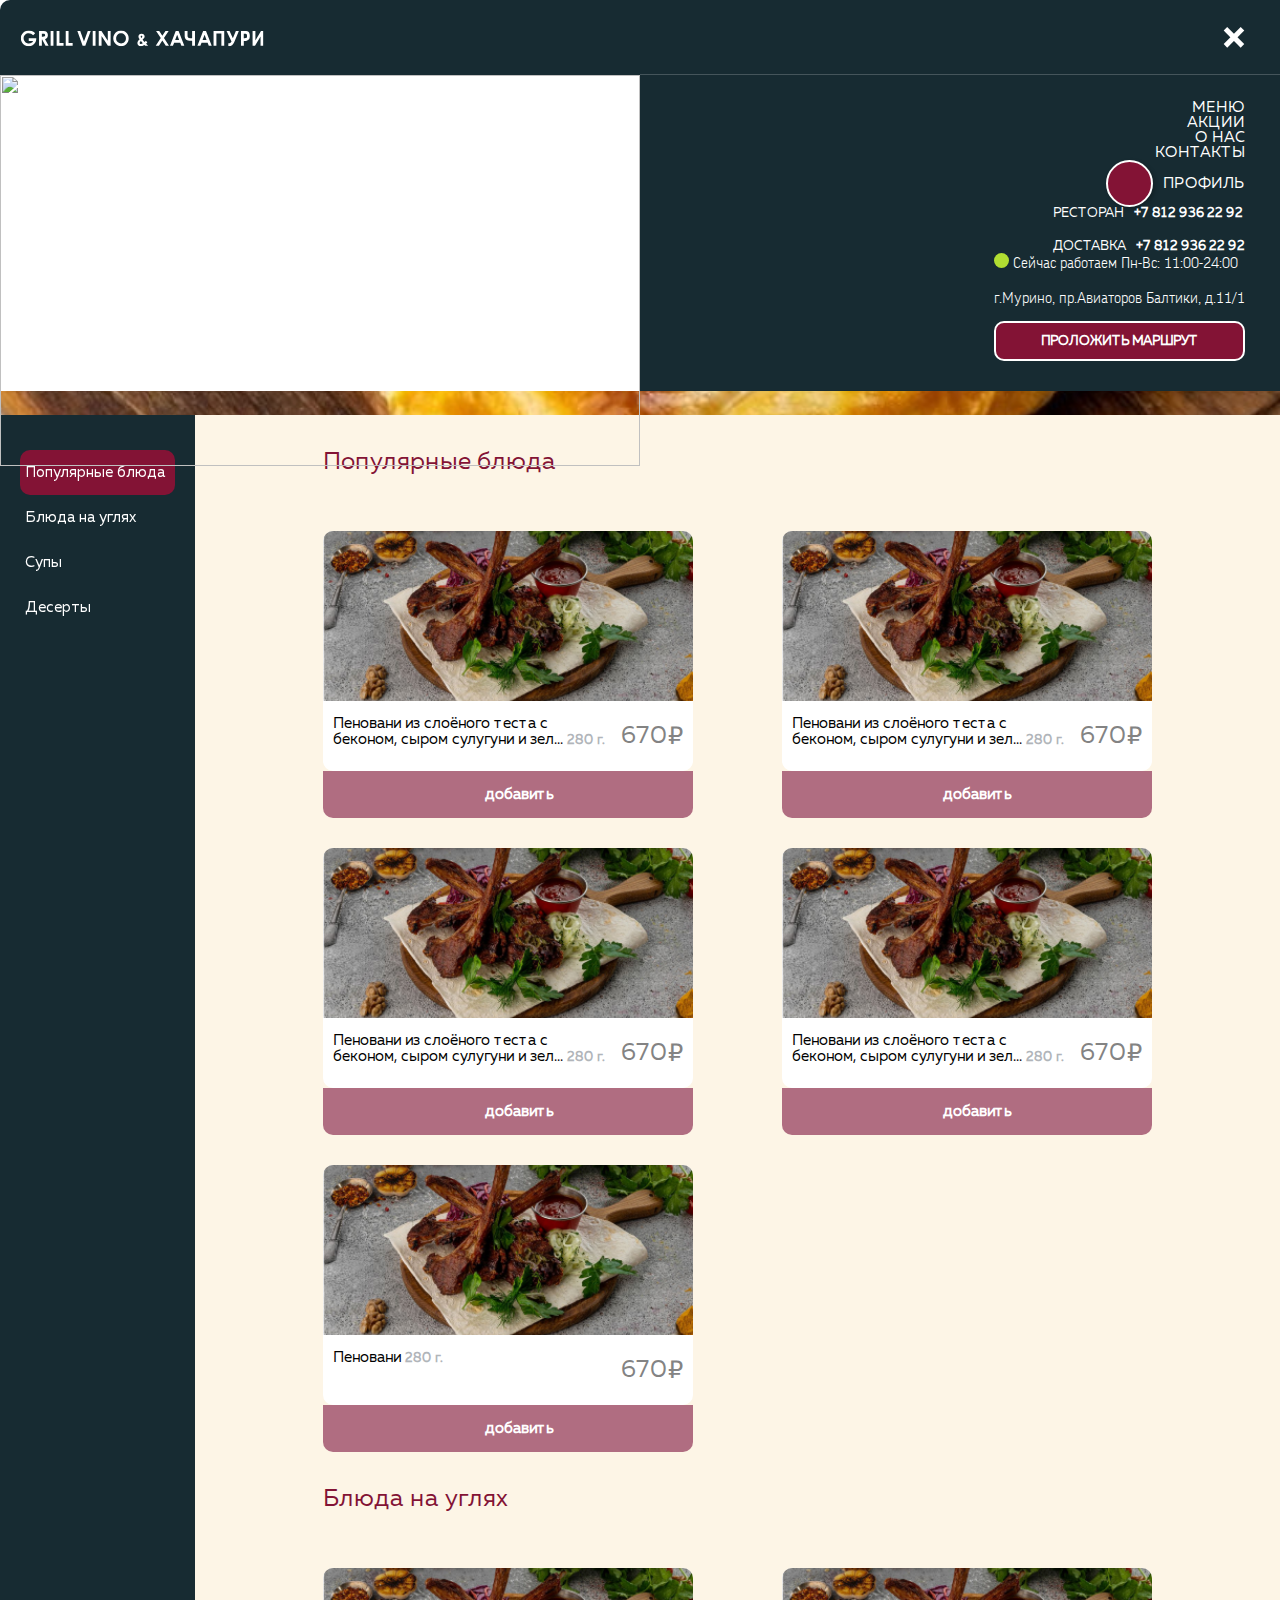
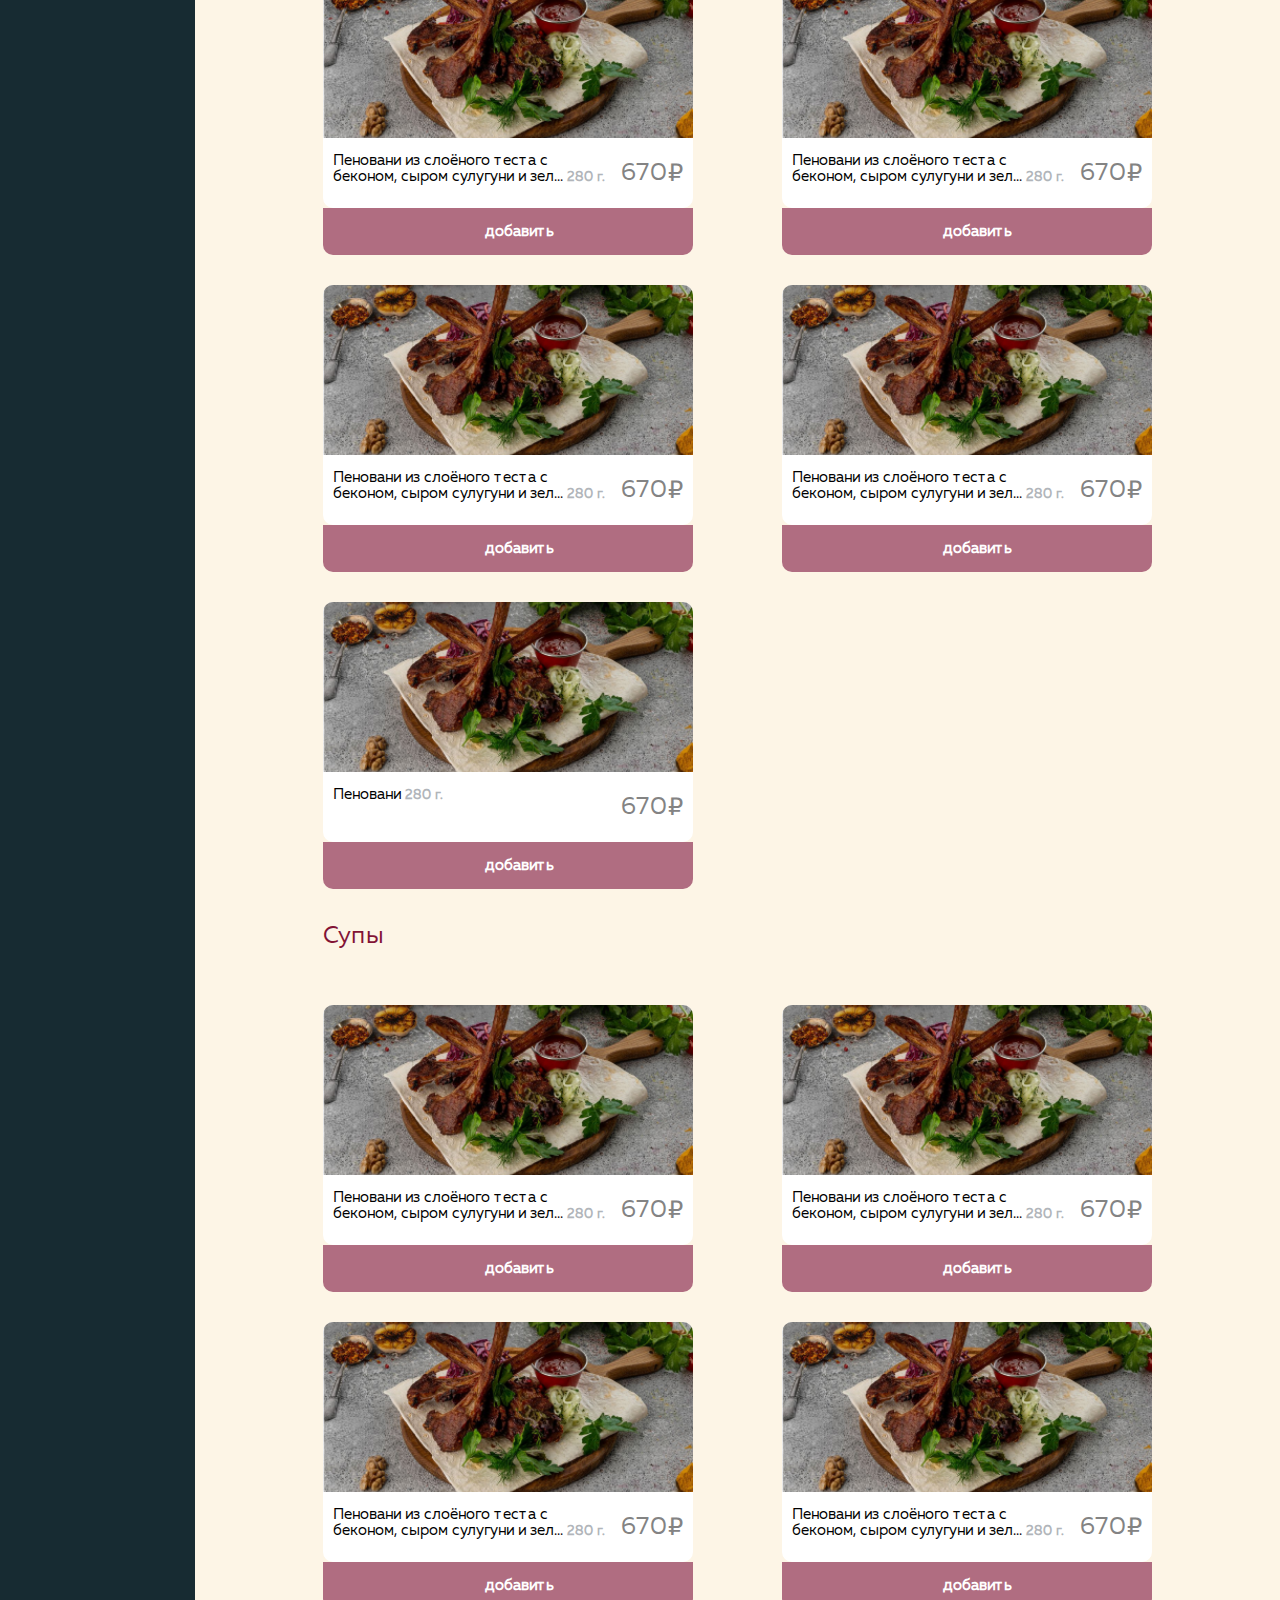
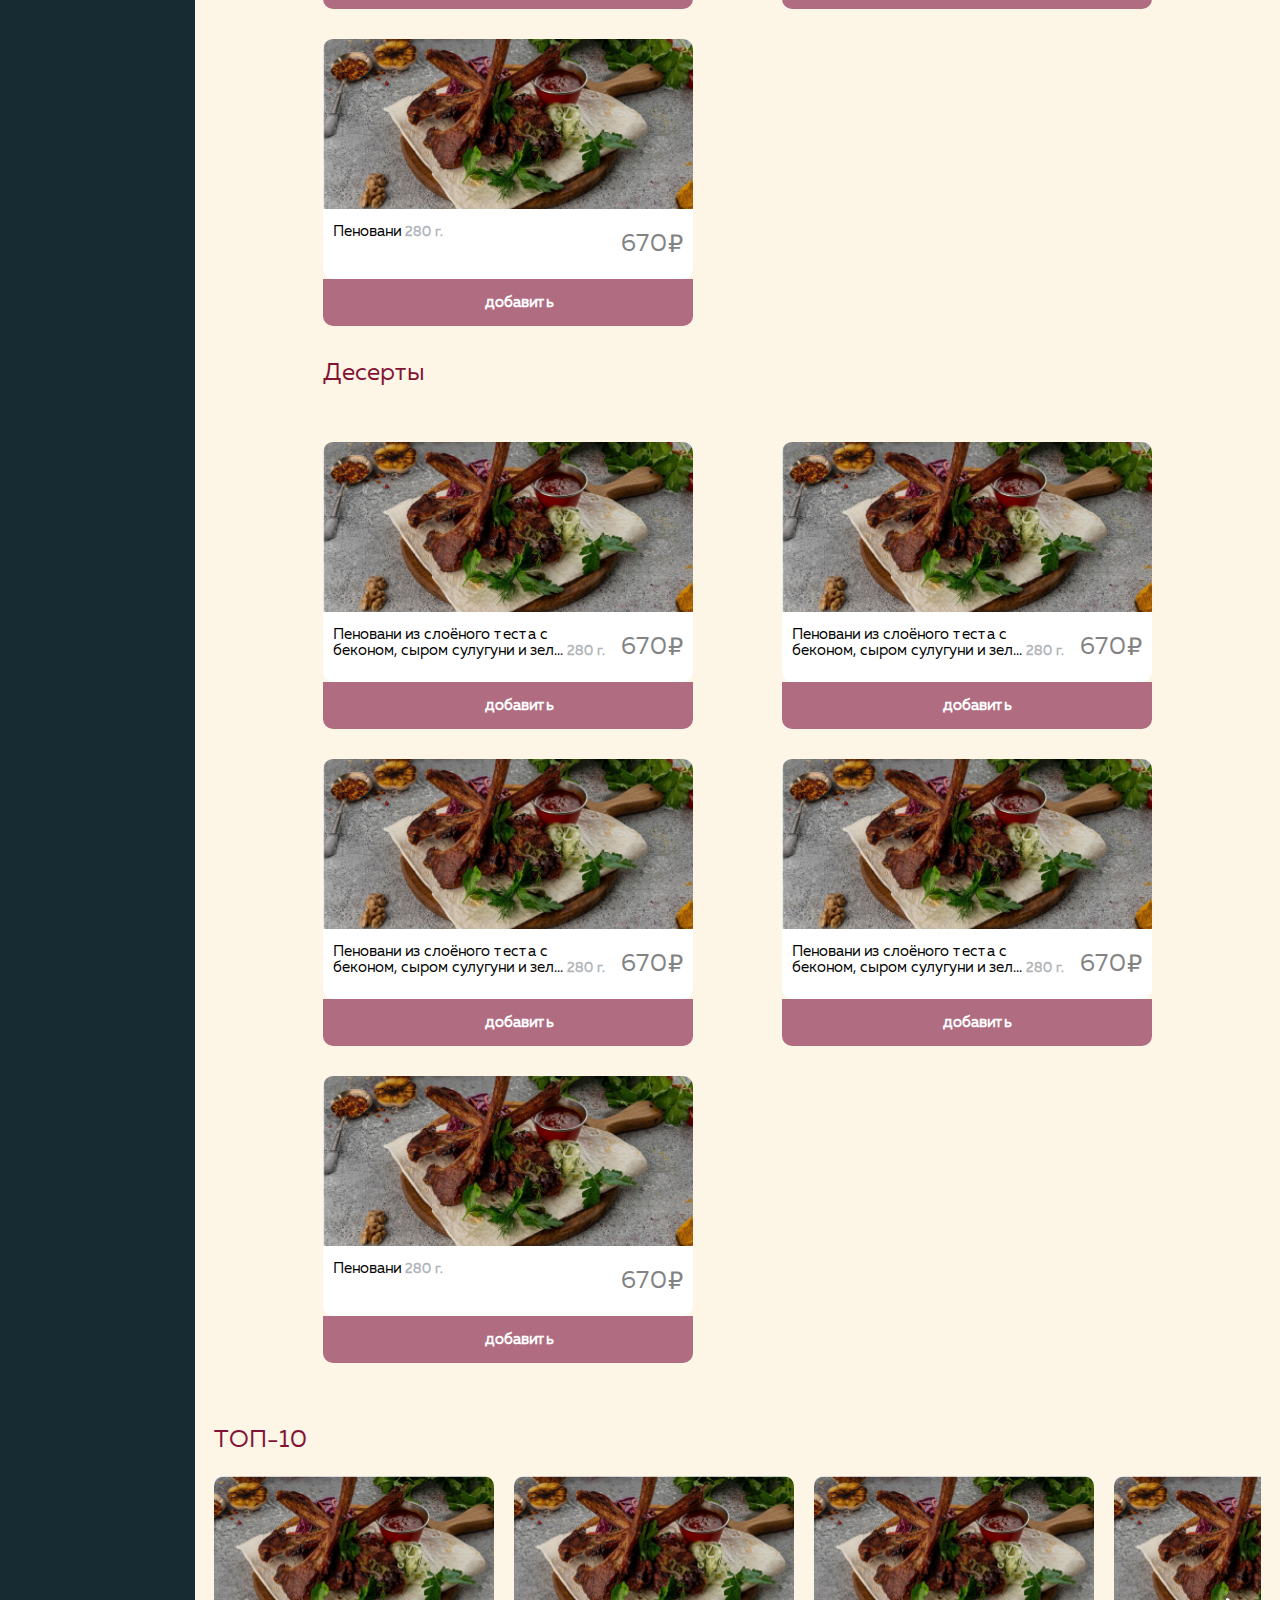
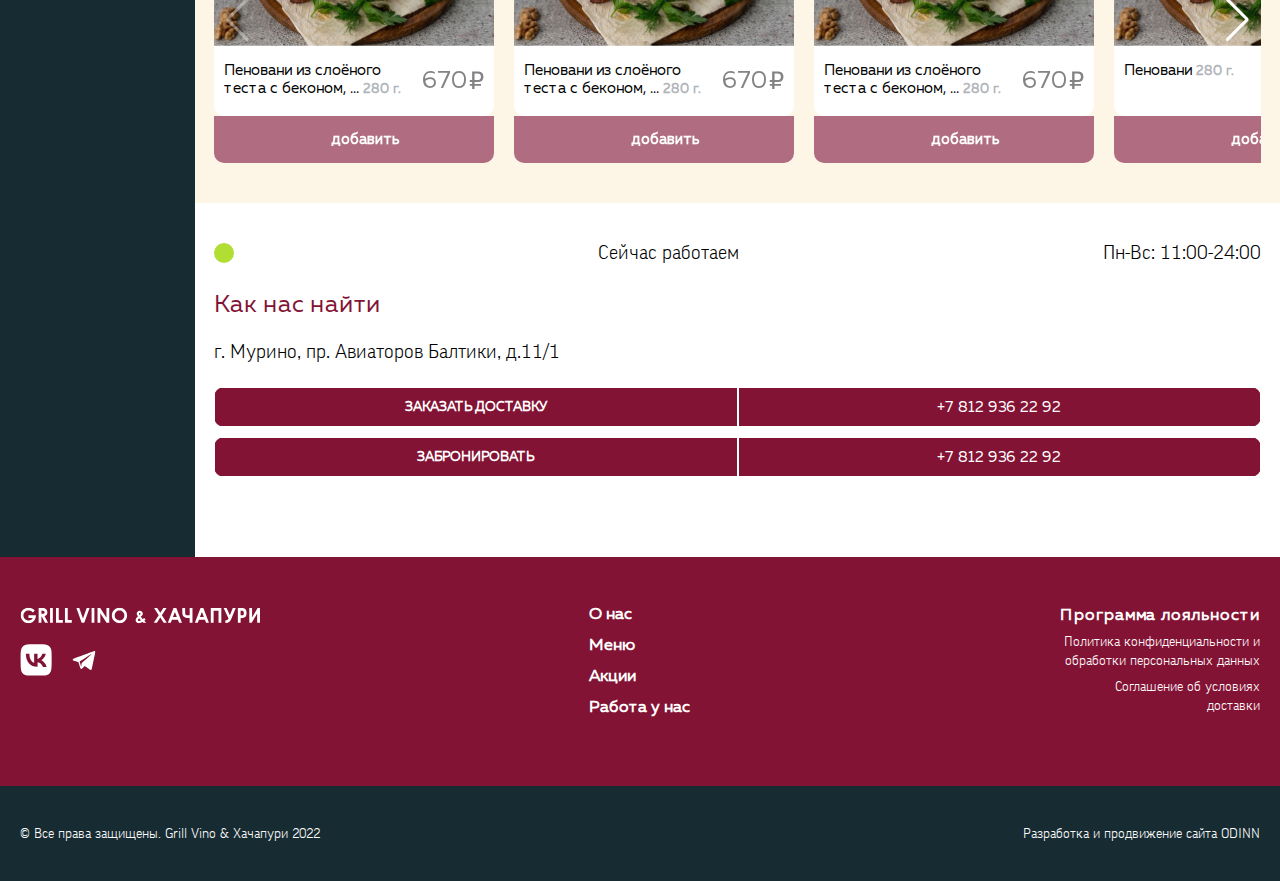
==== commit 7c44f097: "refactoring" ====
--- a/index.html
+++ b/index.html
@@ -40,8 +40,9 @@
     <title>GRILL VINO & ХАЧАПУРИ</title>
   </head>
   <body>
+    <div class="block"></div>
     <header class="header">
-      <div class="logo">
+      <a class="logo" href="index.html">
         <picture>
           <source srcset="assets/img/logo.svg" media="(min-width: 800px)" />
           <img
@@ -50,8 +51,8 @@
           />
         </picture>
         <span class="resto"> ресторан современной грузинской кухни </span>
-      </div>
-      <a id="openMenu" class="burgerMenu" href="#modal">
+      </a>
+      <a id="openMenu" class="burgerMenu">
         <img src="assets/img/icon_menu_burger.svg" alt="Мобильное меню" />
       </a>
       <div class="header__nav">
@@ -140,9 +141,12 @@
             </span>
           </div>
           <div class="button__wrapper">
-            <button class="mobile__button_route" type="button">
+            <a
+              href="https://yandex.ru/maps/?rtext=~60.054934, 30.440199"
+              class="mobile__button_route"
+            >
               ПРОЛОЖИТЬ МАРШРУТ
-            </button>
+            </a>
           </div>
         </address>
       </div>
@@ -158,8 +162,8 @@
           id="tab_0"
           checked=""
         />
-        <label class="nav__label nav__label_active" for="tab_0"
-          >Блюда на углях</label
+        <label class="nav__label nav__label_active" data-name="cat1" for="tab_0"
+          >Популярные блюда</label
         >
       </li>
       <li class="nav__li">
@@ -171,7 +175,7 @@
           id="tab_1"
           checked=""
         />
-        <label class="nav__label" for="tab_1">Хачапури</label>
+        <label class="nav__label" data-name="cat2" for="tab_1">Блюда на углях</label>
       </li>
       <li class="nav__li">
         <input
@@ -182,7 +186,9 @@
           id="tab_2"
           checked=""
         />
-        <label class="nav__label" for="tab_2">Салаты</label>
+        <label class="nav__label" data-name="cat3" for="tab_2"
+          >Супы</label
+        >
       </li>
       <li class="nav__li">
         <input
@@ -193,7 +199,7 @@
           id="tab_3"
           checked=""
         />
-        <label class="nav__label" for="tab_3">Закуски</label>
+        <label class="nav__label" data-name="cat4" for="tab_3">Десерты</label>
       </li>
       <li class="nav__li">
         <input
@@ -204,19 +210,6 @@
           id="tab_4"
           checked=""
         />
-        <label class="nav__label" for="tab_4">Десерты</label>
-      </li>
-      <li class="nav__li">
-        <input
-          class="nav__input"
-          type="radio"
-          name="inset"
-          value=""
-          id="tab_5"
-          checked=""
-        />
-        <label class="nav__label" for="tab_5">Напитки</label>
-      </li>
     </section>
 
     <aside class="mobileBasket_sticky">
@@ -233,7 +226,7 @@
               />
               <div class="mobileBasket__header_totalPrice">
                 <span class="mobileBasket__header_price">1890 </span>
-                <span class="mobileBasket__header_ruble">₽</span>
+                <span class="rouble">₽</span>
               </div>
             </div>
           </header>
@@ -249,9 +242,7 @@
               <main class="mobileBasket__main">
                 <section class="mobileBasket__delivery">
                   <div class="mobileBasket__delivery__wrapper">
-                    <li
-                      class="mobileBasket__delivery__item basket__delivery_active"
-                    >
+                    <li class="mobileBasket__delivery__item basket__delivery_active">
                       <input
                         class="mobileBasket__delivery_input"
                         type="radio"
@@ -277,6 +268,7 @@
                         >На вынос</label
                       >
                     </li>
+                    <div class="hovering_active hover__active_left"></div>
                   </div>
                 </section>
                 <section class="mobileBasket__menu">
@@ -297,7 +289,7 @@
                           <span class="mobileBasket__weight"> 360 г. </span>
                           <div class="mobileBasket__price">
                             <span class="basket__price">670</span>
-                            <span>₽</span>
+                            <span class="rouble">₽</span>
                           </div>
                         </div>
                         <div class="mobileBasket__count button__count">
@@ -334,7 +326,7 @@
                           <span class="mobileBasket__weight"> 360 г. </span>
                           <div class="mobileBasket__price">
                             <span class="basket__price">670</span>
-                            <span>₽</span>
+                            <span class="rouble">₽</span>
                           </div>
                         </div>
                         <div class="mobileBasket__count button__count">
@@ -371,7 +363,7 @@
                           <span class="mobileBasket__weight"> 360 г. </span>
                           <div class="mobileBasket__price">
                             <span class="basket__price">670</span>
-                            <span>₽</span>
+                            <span class="rouble">₽</span>
                           </div>
                         </div>
                         <div class="mobileBasket__count button__count">
@@ -408,7 +400,7 @@
                           <span class="mobileBasket__weight"> 360 г. </span>
                           <div class="mobileBasket__price">
                             <span class="basket__price">670</span>
-                            <span>₽</span>
+                            <span class="rouble">₽</span>
                           </div>
                         </div>
                         <div class="mobileBasket__count button__count">
@@ -445,7 +437,7 @@
                           <span class="mobileBasket__weight"> 360 г. </span>
                           <div class="mobileBasket__price">
                             <span class="basket__price">670</span>
-                            <span>₽</span>
+                            <span class="rouble">₽</span>
                           </div>
                         </div>
                         <div class="mobileBasket__count button__count">
@@ -477,20 +469,22 @@
           <div class="mobileBasket__footer_item">
             <div class="mobileBasket_priceDelivery">
               <span class="mobileBasket__footer_span">Доставка</span>
-              <span id="mobileBasket_priceDelivery">250</span>
-              <span class="mobileBasket__ruble"> ₽</span>
+              <div class="mobileBasket__price_delivery">
+                <span id="mobileBasket_priceDelivery">250</span>
+                <span class="rouble"> ₽</span>
+              </div>
             </div>
             <p class="mobileBasket_forFreeDelivery">
               Закажите ещё на
               <span id="mobileBasket_forFreeDelivery">105</span>
-              ₽ для бесплатной доставки!
+              <span class="rouble">₽</span> для бесплатной доставки!
             </p>
           </div>
           <button class="mobileBasket__button_order">
             <span>Верно, далее</span>
-            <div>
-              <span id="mobileBasket_totalCheck">1895</span>
-              <span> ₽</span>
+            <div class="mobileBasket_totalCheck">
+              <span>1895</span>
+              <span class="rouble"> ₽</span>
             </div>
           </button>
         </footer>
@@ -505,218 +499,834 @@
       <div class="wrapper__main_big">
         <aside class="asideMenu">
           <ul class="asideMenu__ul">
-            <input class="asideMenu__input" type="radio" id="best" />
-            <label class="asideMenu__label" for="best">Популярные блюда</label>
-            <input class="asideMenu__input" type="radio" id="best" />
-            <label class="asideMenu__label" for="best">Блюда на углях</label>
-            <input class="asideMenu__input" type="radio" id="best" />
-            <label class="asideMenu__label" for="best">Хачапури</label>
-            <input
-              class="asideMenu__input"
-              class="asideMenu__input"
-              type="radio"
-              id="best"
-            />
-            <label class="asideMenu__label" for="best">Салаты</label>
-            <input class="asideMenu__input" type="radio" id="best" />
-            <label class="asideMenu__label" for="best">Супы</label>
+            <input class="asideMenu__input" type="radio" id="cat1" />
+            <label class="asideMenu__label category_active" for="cat1"
+              >Популярные блюда</label
+            >
+            <input class="asideMenu__input" type="radio" id="cat2" />
+            <label class="asideMenu__label" for="cat2">Блюда на углях</label>
+            <input class="asideMenu__input" type="radio" id="cat3" />
+            <label class="asideMenu__label" for="cat3">Супы</label>
+            <input class="asideMenu__input" type="radio" id="cat4" />
+            <label class="asideMenu__label" for="cat4">Десерты</label>
           </ul>
           <h1 class="visually-hidden"></h1>
         </aside>
         <div class="wrapper__main_small">
           <div class="menu">
             <div class="menu__list">
-              <h2 class="menu__h2">Блюда на углях</h2>
-              <div class="menu__list_item list_item">
-                <a class="menu__card">
-                  <img class="card__img" src="assets/img/kare.jpg" alt="" />
-                  <div class="card_desc">
-                    <div class="card__text">
-                      <div class="card">
-                        <span class="card__desc_name"
-                          >Пеновани из слоёного теста с беконом, сыром сулугуни
-                          и зеленью Подается со сметаной</span
-                        >
-                        <span class="card__desc_weight">280 г.</span>
-                      </div>
-                    </div>
-                    <div class="card__desc_price">
-                      <span class="desc_price">670</span> <span>₽</span>
-                    </div>
-                  </div>
+              <div id="category1" class="menu__cat" data-name="cat1">
+                <h2 class="menu__h2">Популярные блюда</h2>
+                <div class="menu__list_item list_item">
+                  <a class="menu__card">
+                    <img class="card__img" src="assets/img/kare.jpg" alt="" />
+                    <div class="card_desc">
+                      <div class="card__text">
+                        <div class="card">
+                          <span class="card__desc_name"
+                            >Пеновани из слоёного теста с беконом, сыром
+                            сулугуни и зеленью Подается со сметаной</span
+                          >
+                          <span class="card__desc_weight">280 г.</span>
+                        </div>
+                      </div>
+                      <div class="card__desc_price">
+                        <span class="desc_price">670</span>
+                        <span class="rouble">₽</span>
+                      </div>
+                    </div>
+                  </a>
                   <button class="card__button" type="button">
                     <div class="card__button_add">
                       <img class="img__plus" src="assets/img/plus.svg" alt="" />
                       <span>добавить</span>
                     </div>
                   </button>
-                </a>
-                <div class="card__button_count button__count">
-                  <div class="count_minus card__count_minus" id="left">-</div>
-                  <div class="card__count_wrapper">
-                    <input
-                      type="text"
-                      class="input_text"
-                      size="6"
-                      value="1"
-                      pattern="[0-9]{,3}"
-                      inputmode="numeric"
-                    />
-                  </div>
-                  <div class="count_plus card__count_plus" id="right">+</div>
-                </div>
-              </div>
-              <div class="menu__list_item list_item">
-                <a class="menu__card">
-                  <img class="card__img" src="assets/img/kare.jpg" alt="" />
-                  <div class="card_desc">
-                    <div class="card__text">
-                      <div class="card">
-                        <span class="card__desc_name"
-                          >Пеновани из слоёного теста с беконом, сыром сулугуни
-                          и зеленью Подается со сметаной</span
-                        >
-                        <span class="card__desc_weight">280 г.</span>
-                      </div>
-                    </div>
-                    <div class="card__desc_price">
-                      <span class="desc_price">670</span> <span>₽</span>
-                    </div>
-                  </div>
+                  <div class="card__button_count button__count">
+                    <div class="count_minus card__count_minus" id="left">-</div>
+                    <div class="card__count_wrapper">
+                      <input
+                        type="text"
+                        class="input_text"
+                        size="6"
+                        value="1"
+                        pattern="[0-9]{,3}"
+                        inputmode="numeric"
+                      />
+                    </div>
+                    <div class="count_plus card__count_plus" id="right">+</div>
+                  </div>
+                </div>
+                <div class="menu__list_item list_item">
+                  <a class="menu__card">
+                    <img class="card__img" src="assets/img/kare.jpg" alt="" />
+                    <div class="card_desc">
+                      <div class="card__text">
+                        <div class="card">
+                          <span class="card__desc_name"
+                            >Пеновани из слоёного теста с беконом, сыром
+                            сулугуни и зеленью Подается со сметаной</span
+                          >
+                          <span class="card__desc_weight">280 г.</span>
+                        </div>
+                      </div>
+                      <div class="card__desc_price">
+                        <span class="desc_price">670</span>
+                        <span class="rouble">₽</span>
+                      </div>
+                    </div>
+                  </a>
                   <button class="card__button" type="button">
                     <div class="card__button_add">
                       <img class="img__plus" src="assets/img/plus.svg" alt="" />
                       <span>добавить</span>
                     </div>
                   </button>
-                </a>
-                <div class="card__button_count button__count">
-                  <div class="count_minus card__count_minus" id="left">-</div>
-                  <div class="card__count_wrapper">
-                    <input
-                      type="text"
-                      class="input_text"
-                      size="6"
-                      value="1"
-                      pattern="[0-9]{,3}"
-                      inputmode="numeric"
-                    />
-                  </div>
-                  <div class="count_plus card__count_plus" id="right">+</div>
-                </div>
-              </div>
-              <div class="menu__list_item list_item">
-                <a class="menu__card">
-                  <img class="card__img" src="assets/img/kare.jpg" alt="" />
-                  <div class="card_desc">
-                    <div class="card__text">
-                      <div class="card">
-                        <span class="card__desc_name"
-                          >Пеновани из слоёного теста с беконом, сыром сулугуни
-                          и зеленью Подается со сметаной</span
-                        >
-                        <span class="card__desc_weight">280 г.</span>
-                      </div>
-                    </div>
-                    <div class="card__desc_price">
-                      <span class="desc_price">670</span> <span>₽</span>
-                    </div>
-                  </div>
+
+                  <div class="card__button_count button__count">
+                    <div class="count_minus card__count_minus" id="left">-</div>
+                    <div class="card__count_wrapper">
+                      <input
+                        type="text"
+                        class="input_text"
+                        size="6"
+                        value="1"
+                        pattern="[0-9]{,3}"
+                        inputmode="numeric"
+                      />
+                    </div>
+                    <div class="count_plus card__count_plus" id="right">+</div>
+                  </div>
+                </div>
+                <div class="menu__list_item list_item">
+                  <a class="menu__card">
+                    <img class="card__img" src="assets/img/kare.jpg" alt="" />
+                    <div class="card_desc">
+                      <div class="card__text">
+                        <div class="card">
+                          <span class="card__desc_name"
+                            >Пеновани из слоёного теста с беконом, сыром
+                            сулугуни и зеленью Подается со сметаной</span
+                          >
+                          <span class="card__desc_weight">280 г.</span>
+                        </div>
+                      </div>
+                      <div class="card__desc_price">
+                        <span class="desc_price">670</span>
+                        <span class="rouble">₽</span>
+                      </div>
+                    </div>
+                  </a>
                   <button class="card__button" type="button">
                     <div class="card__button_add">
                       <img class="img__plus" src="assets/img/plus.svg" alt="" />
                       <span>добавить</span>
                     </div>
                   </button>
-                </a>
-                <div class="card__button_count button__count">
-                  <div class="count_minus card__count_minus" id="left">-</div>
-                  <div class="card__count_wrapper">
-                    <input
-                      type="text"
-                      class="input_text"
-                      size="6"
-                      value="1"
-                      pattern="[0-9]{,3}"
-                      inputmode="numeric"
-                    />
-                  </div>
-                  <div class="count_plus card__count_plus" id="right">+</div>
-                </div>
-              </div>
-              <div class="menu__list_item list_item">
-                <a class="menu__card">
-                  <img class="card__img" src="assets/img/kare.jpg" alt="" />
-                  <div class="card_desc">
-                    <div class="card__text">
-                      <div class="card">
-                        <span class="card__desc_name"
-                          >Пеновани из слоёного теста с беконом, сыром сулугуни
-                          и зеленью Подается со сметаной</span
-                        >
-                        <span class="card__desc_weight">280 г.</span>
-                      </div>
-                    </div>
-                    <div class="card__desc_price">
-                      <span class="desc_price">670</span> <span>₽</span>
-                    </div>
-                  </div>
+
+                  <div class="card__button_count button__count">
+                    <div class="count_minus card__count_minus" id="left">-</div>
+                    <div class="card__count_wrapper">
+                      <input
+                        type="text"
+                        class="input_text"
+                        size="6"
+                        value="1"
+                        pattern="[0-9]{,3}"
+                        inputmode="numeric"
+                      />
+                    </div>
+                    <div class="count_plus card__count_plus" id="right">+</div>
+                  </div>
+                </div>
+                <div class="menu__list_item list_item">
+                  <a class="menu__card">
+                    <img class="card__img" src="assets/img/kare.jpg" alt="" />
+                    <div class="card_desc">
+                      <div class="card__text">
+                        <div class="card">
+                          <span class="card__desc_name"
+                            >Пеновани из слоёного теста с беконом, сыром
+                            сулугуни и зеленью Подается со сметаной</span
+                          >
+                          <span class="card__desc_weight">280 г.</span>
+                        </div>
+                      </div>
+                      <div class="card__desc_price">
+                        <span class="desc_price">670</span>
+                        <span class="rouble">₽</span>
+                      </div>
+                    </div>
+                  </a>
                   <button class="card__button" type="button">
                     <div class="card__button_add">
                       <img class="img__plus" src="assets/img/plus.svg" alt="" />
                       <span>добавить</span>
                     </div>
                   </button>
-                </a>
-                <div class="card__button_count button__count">
-                  <div class="count_minus card__count_minus" id="left">-</div>
-                  <div class="card__count_wrapper">
-                    <input
-                      type="text"
-                      class="input_text"
-                      size="6"
-                      value="1"
-                      pattern="[0-9]{,3}"
-                      inputmode="numeric"
-                    />
-                  </div>
-                  <div class="count_plus card__count_plus" id="right">+</div>
-                </div>
-              </div>
-              <div class="menu__list_item list_item">
-                <a class="menu__card">
-                  <img class="card__img" src="assets/img/kare.jpg" alt="" />
-                  <div class="card_desc">
-                    <div class="card__text">
-                      <div class="card">
-                        <span class="card__desc_name">Пеновани </span>
-                        <span class="card__desc_weight">280 г.</span>
-                      </div>
-                    </div>
-                    <div class="card__desc_price">
-                      <span class="desc_price">670</span> <span>₽</span>
-                    </div>
-                  </div>
+
+                  <div class="card__button_count button__count">
+                    <div class="count_minus card__count_minus" id="left">-</div>
+                    <div class="card__count_wrapper">
+                      <input
+                        type="text"
+                        class="input_text"
+                        size="6"
+                        value="1"
+                        pattern="[0-9]{,3}"
+                        inputmode="numeric"
+                      />
+                    </div>
+                    <div class="count_plus card__count_plus" id="right">+</div>
+                  </div>
+                </div>
+                <div class="menu__list_item list_item">
+                  <a class="menu__card">
+                    <img class="card__img" src="assets/img/kare.jpg" alt="" />
+                    <div class="card_desc">
+                      <div class="card__text">
+                        <div class="card">
+                          <span class="card__desc_name">Пеновани </span>
+                          <span class="card__desc_weight">280 г.</span>
+                        </div>
+                      </div>
+                      <div class="card__desc_price">
+                        <span class="desc_price">670</span>
+                        <span class="rouble">₽</span>
+                      </div>
+                    </div>
+                  </a>
                   <button class="card__button" type="button">
                     <div class="card__button_add">
                       <img class="img__plus" src="assets/img/plus.svg" alt="" />
                       <span>добавить</span>
                     </div>
                   </button>
-                </a>
-                <div class="card__button_count button__count">
-                  <div class="count_minus card__count_minus" id="left">-</div>
-                  <div class="card__count_wrapper">
-                    <input
-                      type="text"
-                      class="input_text"
-                      size="6"
-                      value="1"
-                      pattern="[0-9]{,3}"
-                      inputmode="numeric"
-                    />
-                  </div>
-                  <div class="count_plus card__count_plus" id="right">+</div>
+
+                  <div class="card__button_count button__count">
+                    <div class="count_minus card__count_minus" id="left">-</div>
+                    <div class="card__count_wrapper">
+                      <input
+                        type="text"
+                        class="input_text"
+                        size="6"
+                        value="1"
+                        pattern="[0-9]{,3}"
+                        inputmode="numeric"
+                      />
+                    </div>
+                    <div class="count_plus card__count_plus" id="right">+</div>
+                  </div>
+                </div>
+              </div>
+              <div id="category2" class="menu__cat" data-name="cat2">
+                <h2 class="menu__h2">Блюда на углях</h2>
+                <div class="menu__list_item list_item">
+                  <a class="menu__card">
+                    <img class="card__img" src="assets/img/kare.jpg" alt="" />
+                    <div class="card_desc">
+                      <div class="card__text">
+                        <div class="card">
+                          <span class="card__desc_name"
+                            >Пеновани из слоёного теста с беконом, сыром
+                            сулугуни и зеленью Подается со сметаной</span
+                          >
+                          <span class="card__desc_weight">280 г.</span>
+                        </div>
+                      </div>
+                      <div class="card__desc_price">
+                        <span class="desc_price">670</span>
+                        <span class="rouble">₽</span>
+                      </div>
+                    </div>
+                  </a>
+                  <button class="card__button" type="button">
+                    <div class="card__button_add">
+                      <img class="img__plus" src="assets/img/plus.svg" alt="" />
+                      <span>добавить</span>
+                    </div>
+                  </button>
+                  <div class="card__button_count button__count">
+                    <div class="count_minus card__count_minus" id="left">-</div>
+                    <div class="card__count_wrapper">
+                      <input
+                        type="text"
+                        class="input_text"
+                        size="6"
+                        value="1"
+                        pattern="[0-9]{,3}"
+                        inputmode="numeric"
+                      />
+                    </div>
+                    <div class="count_plus card__count_plus" id="right">+</div>
+                  </div>
+                </div>
+                <div class="menu__list_item list_item">
+                  <a class="menu__card">
+                    <img class="card__img" src="assets/img/kare.jpg" alt="" />
+                    <div class="card_desc">
+                      <div class="card__text">
+                        <div class="card">
+                          <span class="card__desc_name"
+                            >Пеновани из слоёного теста с беконом, сыром
+                            сулугуни и зеленью Подается со сметаной</span
+                          >
+                          <span class="card__desc_weight">280 г.</span>
+                        </div>
+                      </div>
+                      <div class="card__desc_price">
+                        <span class="desc_price">670</span>
+                        <span class="rouble">₽</span>
+                      </div>
+                    </div>
+                  </a>
+                  <button class="card__button" type="button">
+                    <div class="card__button_add">
+                      <img class="img__plus" src="assets/img/plus.svg" alt="" />
+                      <span>добавить</span>
+                    </div>
+                  </button>
+
+                  <div class="card__button_count button__count">
+                    <div class="count_minus card__count_minus" id="left">-</div>
+                    <div class="card__count_wrapper">
+                      <input
+                        type="text"
+                        class="input_text"
+                        size="6"
+                        value="1"
+                        pattern="[0-9]{,3}"
+                        inputmode="numeric"
+                      />
+                    </div>
+                    <div class="count_plus card__count_plus" id="right">+</div>
+                  </div>
+                </div>
+                <div class="menu__list_item list_item">
+                  <a class="menu__card">
+                    <img class="card__img" src="assets/img/kare.jpg" alt="" />
+                    <div class="card_desc">
+                      <div class="card__text">
+                        <div class="card">
+                          <span class="card__desc_name"
+                            >Пеновани из слоёного теста с беконом, сыром
+                            сулугуни и зеленью Подается со сметаной</span
+                          >
+                          <span class="card__desc_weight">280 г.</span>
+                        </div>
+                      </div>
+                      <div class="card__desc_price">
+                        <span class="desc_price">670</span>
+                        <span class="rouble">₽</span>
+                      </div>
+                    </div>
+                  </a>
+                  <button class="card__button" type="button">
+                    <div class="card__button_add">
+                      <img class="img__plus" src="assets/img/plus.svg" alt="" />
+                      <span>добавить</span>
+                    </div>
+                  </button>
+
+                  <div class="card__button_count button__count">
+                    <div class="count_minus card__count_minus" id="left">-</div>
+                    <div class="card__count_wrapper">
+                      <input
+                        type="text"
+                        class="input_text"
+                        size="6"
+                        value="1"
+                        pattern="[0-9]{,3}"
+                        inputmode="numeric"
+                      />
+                    </div>
+                    <div class="count_plus card__count_plus" id="right">+</div>
+                  </div>
+                </div>
+                <div class="menu__list_item list_item">
+                  <a class="menu__card">
+                    <img class="card__img" src="assets/img/kare.jpg" alt="" />
+                    <div class="card_desc">
+                      <div class="card__text">
+                        <div class="card">
+                          <span class="card__desc_name"
+                            >Пеновани из слоёного теста с беконом, сыром
+                            сулугуни и зеленью Подается со сметаной</span
+                          >
+                          <span class="card__desc_weight">280 г.</span>
+                        </div>
+                      </div>
+                      <div class="card__desc_price">
+                        <span class="desc_price">670</span>
+                        <span class="rouble">₽</span>
+                      </div>
+                    </div>
+                  </a>
+                  <button class="card__button" type="button">
+                    <div class="card__button_add">
+                      <img class="img__plus" src="assets/img/plus.svg" alt="" />
+                      <span>добавить</span>
+                    </div>
+                  </button>
+
+                  <div class="card__button_count button__count">
+                    <div class="count_minus card__count_minus" id="left">-</div>
+                    <div class="card__count_wrapper">
+                      <input
+                        type="text"
+                        class="input_text"
+                        size="6"
+                        value="1"
+                        pattern="[0-9]{,3}"
+                        inputmode="numeric"
+                      />
+                    </div>
+                    <div class="count_plus card__count_plus" id="right">+</div>
+                  </div>
+                </div>
+                <div class="menu__list_item list_item">
+                  <a class="menu__card">
+                    <img class="card__img" src="assets/img/kare.jpg" alt="" />
+                    <div class="card_desc">
+                      <div class="card__text">
+                        <div class="card">
+                          <span class="card__desc_name">Пеновани </span>
+                          <span class="card__desc_weight">280 г.</span>
+                        </div>
+                      </div>
+                      <div class="card__desc_price">
+                        <span class="desc_price">670</span>
+                        <span class="rouble">₽</span>
+                      </div>
+                    </div>
+                  </a>
+                  <button class="card__button" type="button">
+                    <div class="card__button_add">
+                      <img class="img__plus" src="assets/img/plus.svg" alt="" />
+                      <span>добавить</span>
+                    </div>
+                  </button>
+
+                  <div class="card__button_count button__count">
+                    <div class="count_minus card__count_minus" id="left">-</div>
+                    <div class="card__count_wrapper">
+                      <input
+                        type="text"
+                        class="input_text"
+                        size="6"
+                        value="1"
+                        pattern="[0-9]{,3}"
+                        inputmode="numeric"
+                      />
+                    </div>
+                    <div class="count_plus card__count_plus" id="right">+</div>
+                  </div>
+                </div>
+              </div>
+              <div id="category3" class="menu__cat" data-name="cat3">
+                <h2 class="menu__h2">Супы</h2>
+                <div class="menu__list_item list_item">
+                  <a class="menu__card">
+                    <img class="card__img" src="assets/img/kare.jpg" alt="" />
+                    <div class="card_desc">
+                      <div class="card__text">
+                        <div class="card">
+                          <span class="card__desc_name"
+                            >Пеновани из слоёного теста с беконом, сыром
+                            сулугуни и зеленью Подается со сметаной</span
+                          >
+                          <span class="card__desc_weight">280 г.</span>
+                        </div>
+                      </div>
+                      <div class="card__desc_price">
+                        <span class="desc_price">670</span>
+                        <span class="rouble">₽</span>
+                      </div>
+                    </div>
+                  </a>
+                  <button class="card__button" type="button">
+                    <div class="card__button_add">
+                      <img class="img__plus" src="assets/img/plus.svg" alt="" />
+                      <span>добавить</span>
+                    </div>
+                  </button>
+                  <div class="card__button_count button__count">
+                    <div class="count_minus card__count_minus" id="left">-</div>
+                    <div class="card__count_wrapper">
+                      <input
+                        type="text"
+                        class="input_text"
+                        size="6"
+                        value="1"
+                        pattern="[0-9]{,3}"
+                        inputmode="numeric"
+                      />
+                    </div>
+                    <div class="count_plus card__count_plus" id="right">+</div>
+                  </div>
+                </div>
+                <div class="menu__list_item list_item">
+                  <a class="menu__card">
+                    <img class="card__img" src="assets/img/kare.jpg" alt="" />
+                    <div class="card_desc">
+                      <div class="card__text">
+                        <div class="card">
+                          <span class="card__desc_name"
+                            >Пеновани из слоёного теста с беконом, сыром
+                            сулугуни и зеленью Подается со сметаной</span
+                          >
+                          <span class="card__desc_weight">280 г.</span>
+                        </div>
+                      </div>
+                      <div class="card__desc_price">
+                        <span class="desc_price">670</span>
+                        <span class="rouble">₽</span>
+                      </div>
+                    </div>
+                  </a>
+                  <button class="card__button" type="button">
+                    <div class="card__button_add">
+                      <img class="img__plus" src="assets/img/plus.svg" alt="" />
+                      <span>добавить</span>
+                    </div>
+                  </button>
+
+                  <div class="card__button_count button__count">
+                    <div class="count_minus card__count_minus" id="left">-</div>
+                    <div class="card__count_wrapper">
+                      <input
+                        type="text"
+                        class="input_text"
+                        size="6"
+                        value="1"
+                        pattern="[0-9]{,3}"
+                        inputmode="numeric"
+                      />
+                    </div>
+                    <div class="count_plus card__count_plus" id="right">+</div>
+                  </div>
+                </div>
+                <div class="menu__list_item list_item">
+                  <a class="menu__card">
+                    <img class="card__img" src="assets/img/kare.jpg" alt="" />
+                    <div class="card_desc">
+                      <div class="card__text">
+                        <div class="card">
+                          <span class="card__desc_name"
+                            >Пеновани из слоёного теста с беконом, сыром
+                            сулугуни и зеленью Подается со сметаной</span
+                          >
+                          <span class="card__desc_weight">280 г.</span>
+                        </div>
+                      </div>
+                      <div class="card__desc_price">
+                        <span class="desc_price">670</span>
+                        <span class="rouble">₽</span>
+                      </div>
+                    </div>
+                  </a>
+                  <button class="card__button" type="button">
+                    <div class="card__button_add">
+                      <img class="img__plus" src="assets/img/plus.svg" alt="" />
+                      <span>добавить</span>
+                    </div>
+                  </button>
+
+                  <div class="card__button_count button__count">
+                    <div class="count_minus card__count_minus" id="left">-</div>
+                    <div class="card__count_wrapper">
+                      <input
+                        type="text"
+                        class="input_text"
+                        size="6"
+                        value="1"
+                        pattern="[0-9]{,3}"
+                        inputmode="numeric"
+                      />
+                    </div>
+                    <div class="count_plus card__count_plus" id="right">+</div>
+                  </div>
+                </div>
+                <div class="menu__list_item list_item">
+                  <a class="menu__card">
+                    <img class="card__img" src="assets/img/kare.jpg" alt="" />
+                    <div class="card_desc">
+                      <div class="card__text">
+                        <div class="card">
+                          <span class="card__desc_name"
+                            >Пеновани из слоёного теста с беконом, сыром
+                            сулугуни и зеленью Подается со сметаной</span
+                          >
+                          <span class="card__desc_weight">280 г.</span>
+                        </div>
+                      </div>
+                      <div class="card__desc_price">
+                        <span class="desc_price">670</span>
+                        <span class="rouble">₽</span>
+                      </div>
+                    </div>
+                  </a>
+                  <button class="card__button" type="button">
+                    <div class="card__button_add">
+                      <img class="img__plus" src="assets/img/plus.svg" alt="" />
+                      <span>добавить</span>
+                    </div>
+                  </button>
+
+                  <div class="card__button_count button__count">
+                    <div class="count_minus card__count_minus" id="left">-</div>
+                    <div class="card__count_wrapper">
+                      <input
+                        type="text"
+                        class="input_text"
+                        size="6"
+                        value="1"
+                        pattern="[0-9]{,3}"
+                        inputmode="numeric"
+                      />
+                    </div>
+                    <div class="count_plus card__count_plus" id="right">+</div>
+                  </div>
+                </div>
+                <div class="menu__list_item list_item">
+                  <a class="menu__card">
+                    <img class="card__img" src="assets/img/kare.jpg" alt="" />
+                    <div class="card_desc">
+                      <div class="card__text">
+                        <div class="card">
+                          <span class="card__desc_name">Пеновани </span>
+                          <span class="card__desc_weight">280 г.</span>
+                        </div>
+                      </div>
+                      <div class="card__desc_price">
+                        <span class="desc_price">670</span>
+                        <span class="rouble">₽</span>
+                      </div>
+                    </div>
+                  </a>
+                  <button class="card__button" type="button">
+                    <div class="card__button_add">
+                      <img class="img__plus" src="assets/img/plus.svg" alt="" />
+                      <span>добавить</span>
+                    </div>
+                  </button>
+                  <div class="card__button_count button__count">
+                    <div class="count_minus card__count_minus" id="left">-</div>
+                    <div class="card__count_wrapper">
+                      <input
+                        type="text"
+                        class="input_text"
+                        size="6"
+                        value="1"
+                        pattern="[0-9]{,3}"
+                        inputmode="numeric"
+                      />
+                    </div>
+                    <div class="count_plus card__count_plus" id="right">+</div>
+                  </div>
+                </div>
+              </div>
+              <div id="category4" class="menu__cat" data-name="cat4">
+                <h2 class="menu__h2">Десерты</h2>
+                <div class="menu__list_item list_item">
+                  <a class="menu__card">
+                    <img class="card__img" src="assets/img/kare.jpg" alt="" />
+                    <div class="card_desc">
+                      <div class="card__text">
+                        <div class="card">
+                          <span class="card__desc_name"
+                            >Пеновани из слоёного теста с беконом, сыром
+                            сулугуни и зеленью Подается со сметаной</span
+                          >
+                          <span class="card__desc_weight">280 г.</span>
+                        </div>
+                      </div>
+                      <div class="card__desc_price">
+                        <span class="desc_price">670</span>
+                        <span class="rouble">₽</span>
+                      </div>
+                    </div>
+                  </a>
+                  <button class="card__button" type="button">
+                    <div class="card__button_add">
+                      <img class="img__plus" src="assets/img/plus.svg" alt="" />
+                      <span>добавить</span>
+                    </div>
+                  </button>
+                  <div class="card__button_count button__count">
+                    <div class="count_minus card__count_minus" id="left">-</div>
+                    <div class="card__count_wrapper">
+                      <input
+                        type="text"
+                        class="input_text"
+                        size="6"
+                        value="1"
+                        pattern="[0-9]{,3}"
+                        inputmode="numeric"
+                      />
+                    </div>
+                    <div class="count_plus card__count_plus" id="right">+</div>
+                  </div>
+                </div>
+                <div class="menu__list_item list_item">
+                  <a class="menu__card">
+                    <img class="card__img" src="assets/img/kare.jpg" alt="" />
+                    <div class="card_desc">
+                      <div class="card__text">
+                        <div class="card">
+                          <span class="card__desc_name"
+                            >Пеновани из слоёного теста с беконом, сыром
+                            сулугуни и зеленью Подается со сметаной</span
+                          >
+                          <span class="card__desc_weight">280 г.</span>
+                        </div>
+                      </div>
+                      <div class="card__desc_price">
+                        <span class="desc_price">670</span>
+                        <span class="rouble">₽</span>
+                      </div>
+                    </div>
+                  </a>
+                  <button class="card__button" type="button">
+                    <div class="card__button_add">
+                      <img class="img__plus" src="assets/img/plus.svg" alt="" />
+                      <span>добавить</span>
+                    </div>
+                  </button>
+
+                  <div class="card__button_count button__count">
+                    <div class="count_minus card__count_minus" id="left">-</div>
+                    <div class="card__count_wrapper">
+                      <input
+                        type="text"
+                        class="input_text"
+                        size="6"
+                        value="1"
+                        pattern="[0-9]{,3}"
+                        inputmode="numeric"
+                      />
+                    </div>
+                    <div class="count_plus card__count_plus" id="right">+</div>
+                  </div>
+                </div>
+                <div class="menu__list_item list_item">
+                  <a class="menu__card">
+                    <img class="card__img" src="assets/img/kare.jpg" alt="" />
+                    <div class="card_desc">
+                      <div class="card__text">
+                        <div class="card">
+                          <span class="card__desc_name"
+                            >Пеновани из слоёного теста с беконом, сыром
+                            сулугуни и зеленью Подается со сметаной</span
+                          >
+                          <span class="card__desc_weight">280 г.</span>
+                        </div>
+                      </div>
+                      <div class="card__desc_price">
+                        <span class="desc_price">670</span>
+                        <span class="rouble">₽</span>
+                      </div>
+                    </div>
+                  </a>
+                  <button class="card__button" type="button">
+                    <div class="card__button_add">
+                      <img class="img__plus" src="assets/img/plus.svg" alt="" />
+                      <span>добавить</span>
+                    </div>
+                  </button>
+
+                  <div class="card__button_count button__count">
+                    <div class="count_minus card__count_minus" id="left">-</div>
+                    <div class="card__count_wrapper">
+                      <input
+                        type="text"
+                        class="input_text"
+                        size="6"
+                        value="1"
+                        pattern="[0-9]{,3}"
+                        inputmode="numeric"
+                      />
+                    </div>
+                    <div class="count_plus card__count_plus" id="right">+</div>
+                  </div>
+                </div>
+                <div class="menu__list_item list_item">
+                  <a class="menu__card">
+                    <img class="card__img" src="assets/img/kare.jpg" alt="" />
+                    <div class="card_desc">
+                      <div class="card__text">
+                        <div class="card">
+                          <span class="card__desc_name"
+                            >Пеновани из слоёного теста с беконом, сыром
+                            сулугуни и зеленью Подается со сметаной</span
+                          >
+                          <span class="card__desc_weight">280 г.</span>
+                        </div>
+                      </div>
+                      <div class="card__desc_price">
+                        <span class="desc_price">670</span>
+                        <span class="rouble">₽</span>
+                      </div>
+                    </div>
+                  </a>
+                  <button class="card__button" type="button">
+                    <div class="card__button_add">
+                      <img class="img__plus" src="assets/img/plus.svg" alt="" />
+                      <span>добавить</span>
+                    </div>
+                  </button>
+
+                  <div class="card__button_count button__count">
+                    <div class="count_minus card__count_minus" id="left">-</div>
+                    <div class="card__count_wrapper">
+                      <input
+                        type="text"
+                        class="input_text"
+                        size="6"
+                        value="1"
+                        pattern="[0-9]{,3}"
+                        inputmode="numeric"
+                      />
+                    </div>
+                    <div class="count_plus card__count_plus" id="right">+</div>
+                  </div>
+                </div>
+                <div class="menu__list_item list_item">
+                  <a class="menu__card">
+                    <img class="card__img" src="assets/img/kare.jpg" alt="" />
+                    <div class="card_desc">
+                      <div class="card__text">
+                        <div class="card">
+                          <span class="card__desc_name">Пеновани </span>
+                          <span class="card__desc_weight">280 г.</span>
+                        </div>
+                      </div>
+                      <div class="card__desc_price">
+                        <span class="desc_price">670</span>
+                        <span class="rouble">₽</span>
+                      </div>
+                    </div>
+                  </a>
+                  <button class="card__button" type="button">
+                    <div class="card__button_add">
+                      <img class="img__plus" src="assets/img/plus.svg" alt="" />
+                      <span>добавить</span>
+                    </div>
+                  </button>
+                  <div class="card__button_count button__count">
+                    <div class="count_minus card__count_minus" id="left">-</div>
+                    <div class="card__count_wrapper">
+                      <input
+                        type="text"
+                        class="input_text"
+                        size="6"
+                        value="1"
+                        pattern="[0-9]{,3}"
+                        inputmode="numeric"
+                      />
+                    </div>
+                    <div class="count_plus card__count_plus" id="right">+</div>
+                  </div>
                 </div>
               </div>
             </div>
@@ -740,7 +1350,9 @@
                           id="delivery"
                           checked="true"
                         />
-                        <label class="deskBasket__delivery_label" for="delivery"
+                        <label
+                          class="deskBasket__delivery_label color_transition_left"
+                          for="delivery"
                           >Доставка</label
                         >
                       </li>
@@ -757,6 +1369,7 @@
                           >На вынос</label
                         >
                       </li>
+                      <div class="hovering_active hover__active_left"></div>
                     </div>
                   </section>
                   <section class="deskBasket__menu">
@@ -777,7 +1390,7 @@
                             <span class="deskBasket__weight"> 360 г. </span>
                             <div class="deskBasket__price">
                               <span class="basket__price">670</span>
-                              <span>₽</span>
+                              <span class="rouble">₽</span>
                             </div>
                           </div>
                           <div class="deskBasket__count button__count">
@@ -814,7 +1427,7 @@
                             <span class="deskBasket__weight"> 360 г. </span>
                             <div class="deskBasket__price">
                               <span class="basket__price">670</span>
-                              <span>₽</span>
+                              <span class="rouble">₽</span>
                             </div>
                           </div>
                           <div class="deskBasket__count button__count">
@@ -851,7 +1464,7 @@
                             <span class="deskBasket__weight"> 360 г. </span>
                             <div class="deskBasket__price">
                               <span class="basket__price">670</span>
-                              <span>₽</span>
+                              <span class="rouble">₽</span>
                             </div>
                           </div>
                           <div class="deskBasket__count button__count">
@@ -888,7 +1501,7 @@
                             <span class="deskBasket__weight"> 360 г. </span>
                             <div class="deskBasket__price">
                               <span class="basket__price">670</span>
-                              <span>₽</span>
+                              <span class="rouble">₽</span>
                             </div>
                           </div>
                           <div class="deskBasket__count button__count">
@@ -925,7 +1538,7 @@
                             <span class="deskBasket__weight"> 360 г. </span>
                             <div class="deskBasket__price">
                               <span class="basket__price">670</span>
-                              <span>₽</span>
+                              <span class="rouble">₽</span>
                             </div>
                           </div>
                           <div class="deskBasket__count button__count">
@@ -962,7 +1575,7 @@
                             <span class="deskBasket__weight"> 360 г. </span>
                             <div class="deskBasket__price">
                               <span class="basket__price">670</span>
-                              <span>₽</span>
+                              <span class="rouble">₽</span>
                             </div>
                           </div>
                           <div class="deskBasket__count button__count">
@@ -997,7 +1610,7 @@
                             <span class="deskBasket__weight"> 360 г. </span>
                             <div class="deskBasket__price">
                               <span class="basket__price">670</span>
-                              <span>₽</span>
+                              <span class="rouble">₽</span>
                             </div>
                           </div>
                           <div class="deskBasket__count button__count">
@@ -1020,26 +1633,26 @@
                   </section>
                 </div>
                 <div class="deskBasket__footer">
-                  <div class="mobileBasket__footer_item">
-                    <button class="mobileBasket__button_clear" type="button">
+                  <div class="deskBasket__footer_item">
+                    <button class="deskBasket__button_clear" type="button">
                       Убрать все
                     </button>
-                    <div class="mobileBasket_priceDelivery">
-                      <span class="mobileBasket__footer_span">Доставка</span>
-                      <span id="mobileBasket_priceDelivery">250</span>
-                      <span class="mobileBasket__ruble"> ₽</span>
-                    </div>
-                    <p class="mobileBasket_forFreeDelivery">
+                    <div class="deskBasket_priceDelivery">
+                      <span class="deskBasket__footer_span">Доставка</span>
+                      <span id="deskBasket_priceDelivery">250</span>
+                      <span class="rouble"> ₽</span>
+                    </div>
+                    <p class="deskBasket_forFreeDelivery">
                       Закажите ещё на
-                      <span id="mobileBasket_forFreeDelivery">105</span>
-                      ₽ для бесплатной доставки!
+                      <span>105</span>
+                      <span class="rouble">₽</span> для бесплатной доставки!
                     </p>
                   </div>
-                  <button class="mobileBasket__button_order">
+                  <button class="deskBasket__button_order">
                     <span>Верно, далее</span>
-                    <div>
-                      <span id="mobileBasket_totalCheck">1895</span>
-                      <span> ₽</span>
+                    <div class="deskBasket_totalCheck">
+                      <span>1895</span>
+                      <span class="rouble"> ₽</span>
                     </div>
                   </button>
                 </div>
@@ -1051,14 +1664,16 @@
               <span class="add__order_text">Ваш заказ</span>
               <div class="add__order_total">
                 <span class="add__order_price">1800</span>
-                <span class="add__order_letter">₽</span>
+                <span class="add__order_letter rouble">₽</span>
               </div>
             </div>
           </button>
           <section class="gallery" loading="lazy">
             <div class="gallery__div">
               <h2 class="gallery__h2">ТОП-10</h2>
-              <div class="swiper mySwiper">
+              <div class="swiper mySwiper swiper_new">
+                <div class="swiper-button-next"></div>
+                <div class="swiper-button-prev"></div>
                 <div class="swiper-wrapper">
                   <div class="gallery__list">
                     <div class="swiper mySwiper">
@@ -1086,20 +1701,21 @@
                                 </div>
                                 <div class="card__desc_price">
                                   <span class="desc_price">670</span>
-                                  <span>₽</span>
+                                  <span class="rouble">₽</span>
                                 </div>
                               </div>
-                              <button class="card__button" type="button">
-                                <div class="card__button_add">
-                                  <img
-                                    class="img__plus"
-                                    src="assets/img/plus.svg"
-                                    alt=""
-                                  />
-                                  <span>добавить</span>
-                                </div>
-                              </button>
                             </a>
+                            <button class="card__button" type="button">
+                              <div class="card__button_add">
+                                <img
+                                  class="img__plus"
+                                  src="assets/img/plus.svg"
+                                  alt=""
+                                />
+                                <span>добавить</span>
+                              </div>
+                            </button>
+
                             <div class="card__button_count button__count">
                               <div
                                 class="count_minus card__count_minus"
@@ -1149,20 +1765,21 @@
                                 </div>
                                 <div class="card__desc_price">
                                   <span class="desc_price">670</span>
-                                  <span>₽</span>
+                                  <span class="rouble">₽</span>
                                 </div>
                               </div>
-                              <button class="card__button" type="button">
-                                <div class="card__button_add">
-                                  <img
-                                    class="img__plus"
-                                    src="assets/img/plus.svg"
-                                    alt=""
-                                  />
-                                  <span>добавить</span>
-                                </div>
-                              </button>
                             </a>
+                            <button class="card__button" type="button">
+                              <div class="card__button_add">
+                                <img
+                                  class="img__plus"
+                                  src="assets/img/plus.svg"
+                                  alt=""
+                                />
+                                <span>добавить</span>
+                              </div>
+                            </button>
+
                             <div class="card__button_count button__count">
                               <div
                                 class="count_minus card__count_minus"
@@ -1212,20 +1829,21 @@
                                 </div>
                                 <div class="card__desc_price">
                                   <span class="desc_price">670</span>
-                                  <span>₽</span>
+                                  <span class="rouble">₽</span>
                                 </div>
                               </div>
-                              <button class="card__button" type="button">
-                                <div class="card__button_add">
-                                  <img
-                                    class="img__plus"
-                                    src="assets/img/plus.svg"
-                                    alt=""
-                                  />
-                                  <span>добавить</span>
-                                </div>
-                              </button>
                             </a>
+                            <button class="card__button" type="button">
+                              <div class="card__button_add">
+                                <img
+                                  class="img__plus"
+                                  src="assets/img/plus.svg"
+                                  alt=""
+                                />
+                                <span>добавить</span>
+                              </div>
+                            </button>
+
                             <div class="card__button_count button__count">
                               <div
                                 class="count_minus card__count_minus"
@@ -1273,20 +1891,21 @@
                                 </div>
                                 <div class="card__desc_price">
                                   <span class="desc_price">670</span>
-                                  <span>₽</span>
+                                  <span class="rouble">₽</span>
                                 </div>
                               </div>
-                              <button class="card__button" type="button">
-                                <div class="card__button_add">
-                                  <img
-                                    class="img__plus"
-                                    src="assets/img/plus.svg"
-                                    alt=""
-                                  />
-                                  <span>добавить</span>
-                                </div>
-                              </button>
                             </a>
+                            <button class="card__button" type="button">
+                              <div class="card__button_add">
+                                <img
+                                  class="img__plus"
+                                  src="assets/img/plus.svg"
+                                  alt=""
+                                />
+                                <span>добавить</span>
+                              </div>
+                            </button>
+
                             <div class="card__button_count button__count">
                               <div
                                 class="count_minus card__count_minus"
@@ -1336,20 +1955,21 @@
                                 </div>
                                 <div class="card__desc_price">
                                   <span class="desc_price">670</span>
-                                  <span>₽</span>
+                                  <span class="rouble">₽</span>
                                 </div>
                               </div>
-                              <button class="card__button" type="button">
-                                <div class="card__button_add">
-                                  <img
-                                    class="img__plus"
-                                    src="assets/img/plus.svg"
-                                    alt=""
-                                  />
-                                  <span>добавить</span>
-                                </div>
-                              </button>
                             </a>
+                            <button class="card__button" type="button">
+                              <div class="card__button_add">
+                                <img
+                                  class="img__plus"
+                                  src="assets/img/plus.svg"
+                                  alt=""
+                                />
+                                <span>добавить</span>
+                              </div>
+                            </button>
+
                             <div class="card__button_count button__count">
                               <div
                                 class="count_minus card__count_minus"
@@ -1397,20 +2017,21 @@
                                 </div>
                                 <div class="card__desc_price">
                                   <span class="desc_price">670</span>
-                                  <span>₽</span>
+                                  <span class="rouble">₽</span>
                                 </div>
                               </div>
-                              <button class="card__button" type="button">
-                                <div class="card__button_add">
-                                  <img
-                                    class="img__plus"
-                                    src="assets/img/plus.svg"
-                                    alt=""
-                                  />
-                                  <span>добавить</span>
-                                </div>
-                              </button>
                             </a>
+                            <button class="card__button" type="button">
+                              <div class="card__button_add">
+                                <img
+                                  class="img__plus"
+                                  src="assets/img/plus.svg"
+                                  alt=""
+                                />
+                                <span>добавить</span>
+                              </div>
+                            </button>
+
                             <div class="card__button_count button__count">
                               <div
                                 class="count_minus card__count_minus"
@@ -1438,8 +2059,7 @@
                           </div>
                         </div>
                       </div>
-                      <div class="swiper-button-next"></div>
-                      <div class="swiper-button-prev"></div>
+
                       <div class="swiper-pagination"></div>
                     </div>
                   </div>
@@ -1640,7 +2260,7 @@
                     </div>
                     <div class="topping__price">
                       <span class="topping__price_number">90</span>
-                      <span class="topping__price_letter">₽</span>
+                      <span class="topping__price_letter rouble">₽</span>
                     </div>
                   </div>
                 </div>
@@ -1674,7 +2294,7 @@
                     </div>
                     <div class="topping__price">
                       <span class="topping__price_number">90</span>
-                      <span class="topping__price_letter">₽</span>
+                      <span class="topping__price_letter rouble">₽</span>
                     </div>
                   </div>
                 </div>
@@ -1704,7 +2324,7 @@
                     </div>
                     <div class="topping__price">
                       <span class="topping__price_number">90</span>
-                      <span class="topping__price_letter">₽</span>
+                      <span class="topping__price_letter rouble">₽</span>
                     </div>
                   </div>
                 </div>
@@ -1734,7 +2354,7 @@
                     </div>
                     <div class="topping__price">
                       <span class="topping__price_number">90</span>
-                      <span class="topping__price_letter">₽</span>
+                      <span class="topping__price_letter rouble">₽</span>
                     </div>
                   </div>
                 </div>
@@ -1764,7 +2384,7 @@
                     </div>
                     <div class="topping__price">
                       <span class="topping__price_number">90</span>
-                      <span class="topping__price_letter">₽</span>
+                      <span class="topping__price_letter rouble">₽</span>
                     </div>
                   </div>
                 </div>
@@ -1801,11 +2421,11 @@
           <div class="modal__order_total">
             <div class="modal__order_old">
               <span class="modal__old_number">390</span>
-              <span class="modal__old_letter">₽</span>
+              <span class="modal__old_letter rouble">₽</span>
             </div>
             <div class="modal__total_price">
               <span class="modal__total_number">460</span>
-              <span class="modal__total_letter">₽</span>
+              <span class="modal__total_letter rouble">₽</span>
             </div>
           </div>
           <button class="modal__order_button">
@@ -1814,6 +2434,20 @@
               <span>добавить</span>
             </div>
           </button>
+          <div class="card__button_count button__count modal__button_count">
+            <div class="count_minus card__count_minus" id="left">-</div>
+            <div class="card__count_wrapper">
+              <input
+                type="text"
+                class="input_text"
+                size="6"
+                value="1"
+                pattern="[0-9]{,3}"
+                inputmode="numeric"
+              />
+            </div>
+            <div class="count_plus card__count_plus" id="right">+</div>
+          </div>
         </div>
       </div>
     </aside>
@@ -1884,7 +2518,6 @@
         document
           .getElementById("openMenu")
           .addEventListener("click", function () {
-            document.getElementById("burgerMenu").style.display = "flex";
             document.querySelector(".mobileBasket_sticky").style.zIndex = 10;
             document.body.style.overflow = "hidden";
             setTimeout(() => {
@@ -1896,7 +2529,7 @@
           .addEventListener("click", function () {
             mobileMenu.close();
             setTimeout(() => {
-              document.getElementById("burgerMenu").style.display = "none";
+              //document.getElementById("burgerMenu").style.display = "none";
               document.body.style.overflow = "unset";
               document.querySelector(
                 ".mobileBasket_sticky"
@@ -1904,8 +2537,14 @@
             }, 400);
           });
       }
-      window.addEventListener("DOMContentLoaded", openMobileMenu);
-      window.addEventListener("resize", openMobileMenu);
+      window.addEventListener("DOMContentLoaded", () => {
+        document.getElementById("burgerMenu").style.display = "flex";
+        openMobileMenu();
+      } );
+      window.addEventListener("resize", () => {
+        document.getElementById("burgerMenu").style.display = "flex";
+        openMobileMenu();
+      });
     </script>
   </body>
 </html>
--- a/assets/style/style.css
+++ b/assets/style/style.css
@@ -22,6 +22,18 @@
     font-style: normal;
 }
 
+@font-face {
+    font-family: 'rouble';
+    src: url('../fonts/rouble.eot');
+    src: local('rouble'),
+        url('../fonts/rouble.woff2') format('woff2'),
+        url('../fonts/rouble.woff') format('woff'),
+        url('../fonts/rouble.ttf') format('truetype');
+}
+
+* { 
+    -webkit-tap-highlight-color:rgba(0, 0, 0, 0);
+}
 
 /*------------------------------COLOR----------------------------------*/
 :root {
@@ -35,7 +47,7 @@
     --text-color-basket-grey: #989FA8;
     --indicator-color-green: #B1DE32;
     --text-color-dark-grey: #505050;
-    --ratio: calc(100vh/678);
+    --btnHover: var(--color-bordeaux);
 
 }
 
@@ -73,6 +85,21 @@
     clip-path: inset(100%);
     clip: rect(0 0 0 0);
     overflow: hidden;
+}
+
+.rouble {
+    font-family: 'rouble';
+}
+
+.block {
+    z-index: 100499;
+    display: none;
+    position: fixed;
+    top: 0;
+    left: 0;
+    width: 100vw;
+    height: 100vh;
+    backdrop-filter: blur(2.5px);
 }
 
 .menu__h2,
@@ -296,8 +323,24 @@
     column-gap: 10px;
 }
 
-.button__wrapper {}
-
+.button__wrapper {
+    display: flex;
+    justify-content: center;
+    align-items: center;
+    border: 2px solid var(--text-color-white);
+    box-shadow: 0px 0px 0px rgba(0, 0, 0, 0.25);
+    border-radius: 10px;
+    height: 40px;
+    width: 100%;
+    color: var(--text-color-white);
+    font-style: normal;
+    font-size: 13px;
+    font-weight: 700;
+    align-self: flex-end;
+    background-color: var(--color-bordeaux);
+}
+
+/*
 .mobile__button_route {
     border: 2px solid var(--text-color-white);
     box-shadow: 0px 0px 0px rgba(0, 0, 0, 0.25);
@@ -309,7 +352,7 @@
     font-weight: 700;
     align-self: flex-end;
     background-color: var(--color-bordeaux);
-}
+}*/
 
 /*---------------------------------------------------------------------*/
 /*-------------------MAIN---------------------------------------------*/
@@ -351,14 +394,18 @@
     padding-right: 10px;
     padding-left: 10px;
     align-self: center;
+    font-weight: 500;
+    font-size: 15px;
 }
 
 .nav__label:hover,
-.nav__label:active {
+.nav__label_active {
     background-color: var(--color-bordeaux);
     border-radius: 10px;
     color: var(--text-color-white);
     cursor: pointer;
+    font-weight: 700;
+    font-size: 15px;
 }
 
 
@@ -387,18 +434,28 @@
 }
 
 .menu__list {
-    display: flex;
-    width: 100%;
     margin-right: auto;
     margin-left: auto;
+    width: 100%;
+    overflow-y: auto;
+}
+
+.menu__cat {
+    display: flex;
+    width: 100%;
     flex-direction: column;
     justify-content: space-around;
     column-gap: 15px;
     row-gap: 30px;
     padding-left: 0px;
     padding-right: 0px;
-
-}
+    width: 100%;
+    margin-right: auto;
+    margin-left: auto;
+    row-gap: 30px;
+}
+
+.category_active {}
 
 .menu__card {
     display: flex;
@@ -744,20 +801,29 @@
 .mobileBasket {
     display: none;
     flex-direction: column;
-    width: 100%;
+    width: 100vw;
     background-color: var(--text-color-white);
 }
 
 .mobileBasket_open {
     top: 0;
-    width: 100%;
+    width: 100vw;
     background-color: var(--text-color-white);
     height: 100vh;
-    z-index: 100500;
-}
+    z-index: 100400;
+}
+
 .mobileBasket__header_totalPrice {
     white-space: nowrap;
-}
+    font-weight: 500;
+    font-size: 18px;
+}
+
+.mobileBasket__header_span {
+    font-weight: 700;
+    font-size: 16px;
+}
+
 .mobileBasket__header_price {}
 
 .mobile_wr {
@@ -765,7 +831,7 @@
     display: none;
     top: 0;
     width: 100%;
-    z-index: 100500;
+    z-index: 100400;
     background-color: var(--text-color-white);
 }
 
@@ -781,6 +847,7 @@
     border: 2px solid #FFFFFF;
     border-radius: 10px 10px 0px 0px;
 }
+
 .mobileBasket__header_wr {
     display: flex;
     width: 100%;
@@ -826,18 +893,48 @@
     font-weight: 700;
     font-size: 15px;
     color: var(--text-color-basket-grey);
-}
-
-.mobileBasket__delivery__item:hover,
-.basket__delivery_active {
+    cursor: pointer;
+    user-select: none;
+}
+
+.deskBasket__delivery__wrapper,
+.mobileBasket__delivery__wrapper {
+    position: relative;
+}
+
+/*.basket__delivery_active,*/
+.hovering_active {
+    border: 2px solid;
     border-color: var(--color-bordeaux);
     border-radius: 10px;
     cursor: pointer;
-}
-
-.basket__delivery_active>.deskBasket__delivery_label {
+    position: absolute;
+    top: 0;
+    min-width: 50%;
+    height: 100%;
+}
+
+.hover__active_left {
+    left: 0%;
     color: var(--text-color-dark-grey);
-}
+    transition: left linear 0.3s;
+}
+
+.hover__active_right {
+    left: 50%;
+    transition: left linear 0.3s;
+}
+
+.desktopBasket__delivery__item label {
+    color: var(--text-color-grey);
+    transition: color linear 0.3s;
+}
+.mobileBasket__delivery__item.basket__delivery_active label,
+.desktopBasket__delivery__item.basket__delivery_active label {
+    color: var(--text-color-dark-grey);
+    transition: color linear 0.3s;
+}
+
 
 .mobileBasket__delivery_input,
 .deskBasket__delivery_input {
@@ -860,7 +957,8 @@
     z-index: 100;
 }
 
-.mobileBasket__button_clear {
+.mobileBasket__button_clear,
+.deskBasket__button_clear {
     margin-left: 30px;
 }
 
@@ -885,13 +983,30 @@
 
 .mobileBasket__h3,
 .deskBasket__h3 {
-    padding-bottom: 6px;
+    padding-bottom: 12px;
     width: 200px;
     white-space: nowrap;
     overflow: hidden;
     text-overflow: ellipsis;
 }
 
+.mobileBasket__h3 {
+    font-size: 15px;
+    font-weight: 500;
+}
+
+.mobileBasket__weight {
+    font-size: 13px;
+    font-weight: 700;
+    color: var(--text-color-light-grey);
+}
+
+.mobileBasket__price {
+    font-weight: 500;
+    font-size: 15px;
+    color: #838383;
+}
+
 .mobileBasket__main {
     flex-grow: 1;
 }
@@ -912,14 +1027,15 @@
 .mobileBasket__footer {
     flex-grow: 1;
     width: 100%;
-    z-index: 100501;
+    z-index: 100401;
 }
 
 .input_text {
     flex-grow: 1;
 }
 
-.mobileBasket__footer_item {
+.mobileBasket__footer_item, 
+.deskBasket__footer_item {
     padding-left: 30px;
     padding-right: 30px;
     display: flex;
@@ -927,7 +1043,8 @@
     row-gap: 10px;
 }
 
-.mobileBasket__button_clear {
+.mobileBasket__button_clear,
+.deskBasket__button_clear {
     background-color: var(--text-color-white);
     border: none;
     text-align: start;
@@ -939,36 +1056,45 @@
     margin-top: 20px;
 }
 
-.mobileBasket_forFreeDelivery {
+.mobileBasket_forFreeDelivery,
+.deskBasket_forFreeDelivery {
     font-weight: 500;
     font-size: 13px;
     color: var(--color-bordeaux);
     margin-bottom: 10px;
 }
 
-.mobileBasket_priceDelivery {
-    display: flex;
-    align-items: center;
-}
-
-.mobileBasket__footer_span {
+.mobileBasket_priceDelivery,
+.deskBasket_priceDelivery {
+    display: flex;
+    align-items: center;
+}
+
+.mobileBasket__footer_span,
+.deskBasket__footer_span {
     padding-right: 30px;
     font-weight: 500;
     font-size: 13px;
 }
-
-#mobileBasket_priceDelivery,
+.mobileBasket__price_delivery {
+    font-weight: 500;
+    font-size: 15px;
+    color: var(--text-color-grey);
+}
+
 .mobileBasket__ruble {
     font-weight: 500;
     font-size: 15px;
     color: var(--text-color-grey);
 }
 
-.mobileBasket_forFreeDelivery {
+.mobileBasket_forFreeDelivery,
+.deskBasket_forFreeDelivery {
     display: inline-block;
 }
 
-.mobileBasket__button_order {
+.mobileBasket__button_order,
+.deskBasket__button_order {
     height: 70px;
     width: 100%;
     background-color: var(--color-bordeaux);
@@ -980,6 +1106,23 @@
     border-radius: 10px;
     padding-left: 26px;
     padding-right: 26px;
+}
+
+.mobileBasket__button_order {
+    font-size: 15px;
+    font-weight: 700;
+    color: var(--text-color-white);
+    width: 100%;
+}
+.deskBasket__button_order {
+    font-size: 15px;
+    font-weight: 700;
+    color: var(--text-color-white);
+    width: 100%;
+}
+.deskBasket_totalCheck,
+.mobileBasket_totalCheck span {
+    font-size: 20px;
 }
 
 .input_text {
@@ -1096,7 +1239,7 @@
 }
 
 .asideMenu__label:hover,
-.asideMenu__label:active {
+.category_active {
     background-color: var(--color-bordeaux);
 }
 
@@ -1287,6 +1430,7 @@
 .topping__h3 {
     font-family: 'Muller';
     font-weight: 700;
+    padding-bottom: 10px;
     font-size: 15px;
     text-align: justify;
     color: #757575;
@@ -1323,14 +1467,14 @@
     padding-right: 25px;
     padding-top: 10px;
     padding-bottom: 10px;
-    height: 174px;
+    min-height: 174px;
+    overflow-x: auto;
 }
 
 .topping__list {
     display: flex;
     justify-content: space-between;
     column-gap: 50px;
-    overflow-x: auto;
 }
 
 .topping__card {
@@ -1456,6 +1600,7 @@
     display: none;
     z-index: 100501;
     flex-direction: column;
+    border-radius: 0 10px 10px 0;
 }
 
 .modal__order {
@@ -1464,7 +1609,6 @@
     flex-wrap: nowrap;
     justify-content: space-between;
     padding-left: 25px;
-    background-color: var(--text-color-white);
 }
 
 .modal__order_click {
@@ -1503,9 +1647,27 @@
     text-align: center;
     width: 280px;
     height: 47px;
+    border: none;
     background-color: var(--color-bordeaux);
+    border-radius: 10px 0px 10px 0px;
+    align-self: flex-end;
+}
+
+.modal__button_count {
+    width: 280px;
+    height: 47px;
+    flex-grow: unset;
+    align-self: flex-end;
+    padding-bottom: 2px;
+}
+
+.modal__button_count .count_minus {
     border-radius: 10px 0px 0px 0px;
-    align-self: flex-end;
+    background-color: var(--color-bordeaux);
+}
+
+.modal__button_count .count_plus {
+    background-color: var(--color-bordeaux);
 }
 
 .mobileWr__img {
@@ -1514,7 +1676,7 @@
 
 .mobileBasket_sticky {
     width: 100%;
-    z-index: 100500;
+    z-index: 100400;
     height: 1px;
     left: 0;
 }
@@ -1536,12 +1698,14 @@
         flex-wrap: nowrap;*/
     }
 
-    .swiper-slide {
+    .gallery__list .swiper-slide {
         max-width: 280px;
     }
+
     .aux {
         display: none;
     }
+
     .modal__order {
         column-gap: 15px;
     }
@@ -1587,6 +1751,12 @@
         flex-direction: column;
         width: 195px;
         background-color: var(--color-bluish-gray);
+    }
+
+    .card__button:hover,
+    .count_minus:hover,
+    .count_plus:hover {
+        background-color: var(--color-bordeaux);
     }
 
     /*.mobileBasket {
@@ -1617,6 +1787,7 @@
         border-bottom: none;
 
     }
+
     .mobileBasket__main_wr {
         width: 50%;
         position: relative;
@@ -1643,13 +1814,14 @@
         display: flex;
         height: 100%;
     }
+
     .mobileBasket__footer {
         width: 50%;
     }
 
     .container {}
 
-    .menu__list {
+    .menu__cat {
         position: sticky;
         display: grid;
         grid-template-columns: repeat(2, minmax(280px, 370px));
@@ -1680,6 +1852,7 @@
     .footer__favicon {
         flex-direction: row;
         column-gap: 20px;
+        align-items: center;
     }
 
     .footer__nav {
@@ -1822,8 +1995,8 @@
 
     .modal__footer {
         flex-direction: row;
-        left: calc(50% + 2px);
-        top: calc(50% + 303px);
+        left: calc(50%);
+        top: calc(50% + 301px);
         width: 390px;
         height: 56px;
         bottom: unset;
@@ -1834,10 +2007,12 @@
         width: 50%;
         height: 100%;
     }
+
     .modal__BJU_item {
         justify-content: flex-end;
         padding-bottom: 15px;
     }
+
     .modal__total_weight {
         align-items: flex-end;
         justify-content: center;
@@ -1880,12 +2055,48 @@
         padding-left: 195px;
         padding-right: 147px;
     }
-    .mobileBasket__button_clear {
+
+    .gallery .swiper_new {
+        padding-left: 50px;
+        padding-right: 50px;
+    }
+
+    .gallery .swiper-button-next,
+    .gallery .swiper-button-prev {
+        color: #9D9D9D !important;
+    }
+
+    .swiper-button-next {
+        right: 0 !important;
+    }
+
+    .swiper-button-prev {
+        left: 0 !important;
+    }
+
+    .aboutUs {
+        padding-left: 147px;
+        padding-right: 147px;
+    }
+
+    .gallery__h2 {
+        padding-left: 50px;
+    }
+
+    .gallery {
+        padding-left: 97px;
+        padding-right: 97px;
+    }
+
+    .mobileBasket__button_clear,
+    .deskBasket__button_clear {
         display: none;
     }
+
     .asideMenu__ul {
         top: 0;
     }
+
     .topping__list {}
 
     .modal__fav {}
@@ -1898,6 +2109,7 @@
     }
 
     .resto {
+        display: block;
         font-weight: 400;
         font-size: 15px;
         letter-spacing: 0.2em;
@@ -1914,7 +2126,7 @@
         width: 640px;
     }
 
-    .menu__list,
+    .menu__cat,
     .wrapper__main_big {
         position: relative;
     }
@@ -1997,6 +2209,7 @@
     .deskBasket__wrapper {
         display: flex;
         flex-direction: column;
+        width: 360px;
     }
 
     .deskBasket__header {
@@ -2074,6 +2287,31 @@
 }
 
 @media screen and (min-width: 1508px) {
+
+    html,
+    .modal__topping,
+    .deskBasket__menu {
+        scrollbar-color: 0 0 6px rgba(0, 0, 0, 0.5) 0 0 6px rgba(0, 0, 0, 0.3);
+        /* «цвет ползунка» «цвет полосы скроллбара» */
+        scrollbar-width: thin;
+        /* толщина */
+    }
+
+    ::-webkit-scrollbar {
+        width: 10px;
+        height: 10px;
+    }
+
+    ::-webkit-scrollbar-track {
+        -webkit-box-shadow: inset 0 0 6px rgba(0, 0, 0, 0.3);
+        border-radius: 10px;
+    }
+
+    ::-webkit-scrollbar-thumb {
+        border-radius: 10px;
+        -webkit-box-shadow: inset 0 0 6px rgba(0, 0, 0, 0.5);
+    }
+
     .mainGallery {
         display: flex;
         flex-wrap: nowrap;
@@ -2083,19 +2321,20 @@
         padding-left: 0px;
     }
 
-    .aboutUs,
-    .gallery {
+    .aboutUs {
         padding-left: 147px;
         padding-right: 147px;
     }
 
-    .menu__list {
+
+    .menu__cat {
         max-width: 890px;
         display: grid;
         grid-template-columns: repeat(3, minmax(270px, 380px));
         /* grid-template-columns: 1fr 1fr 1fr;*/
     }
 
+
     .menu__h2 {
         grid-column: 1/4;
     }
